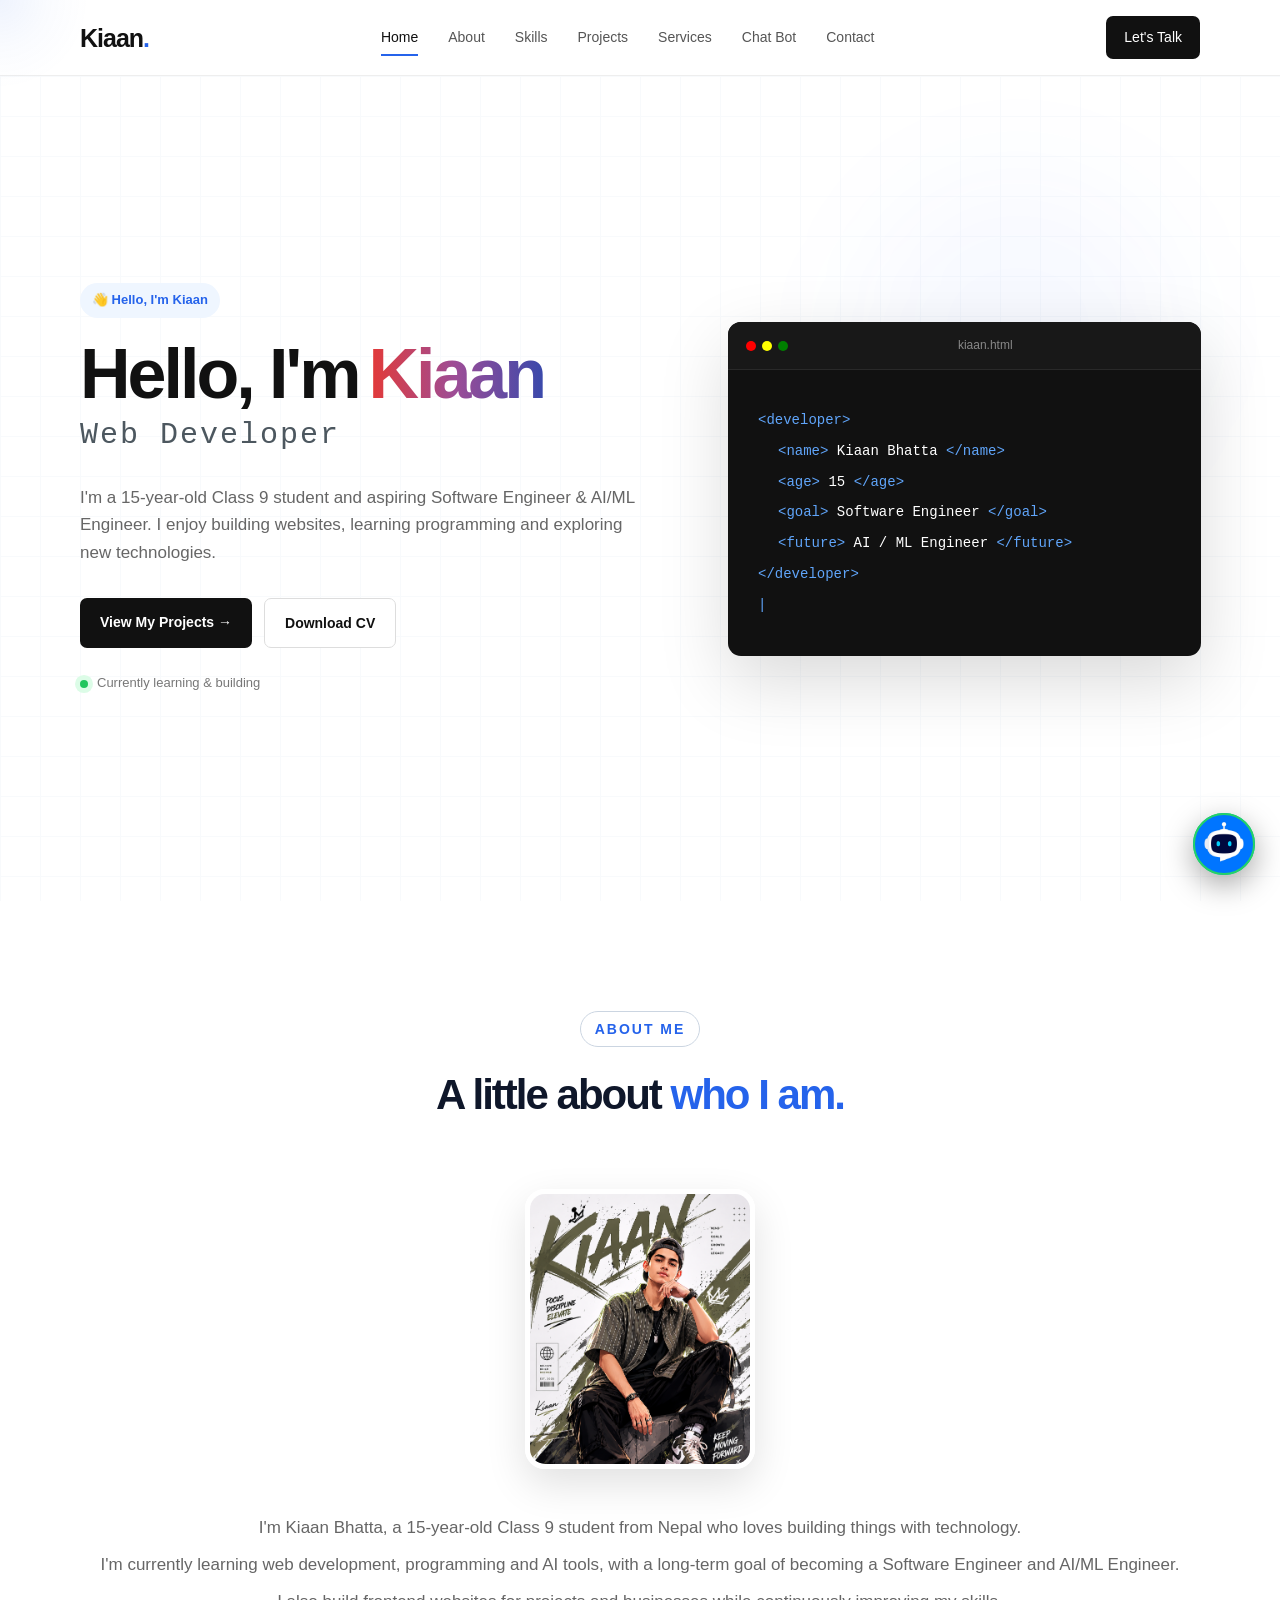
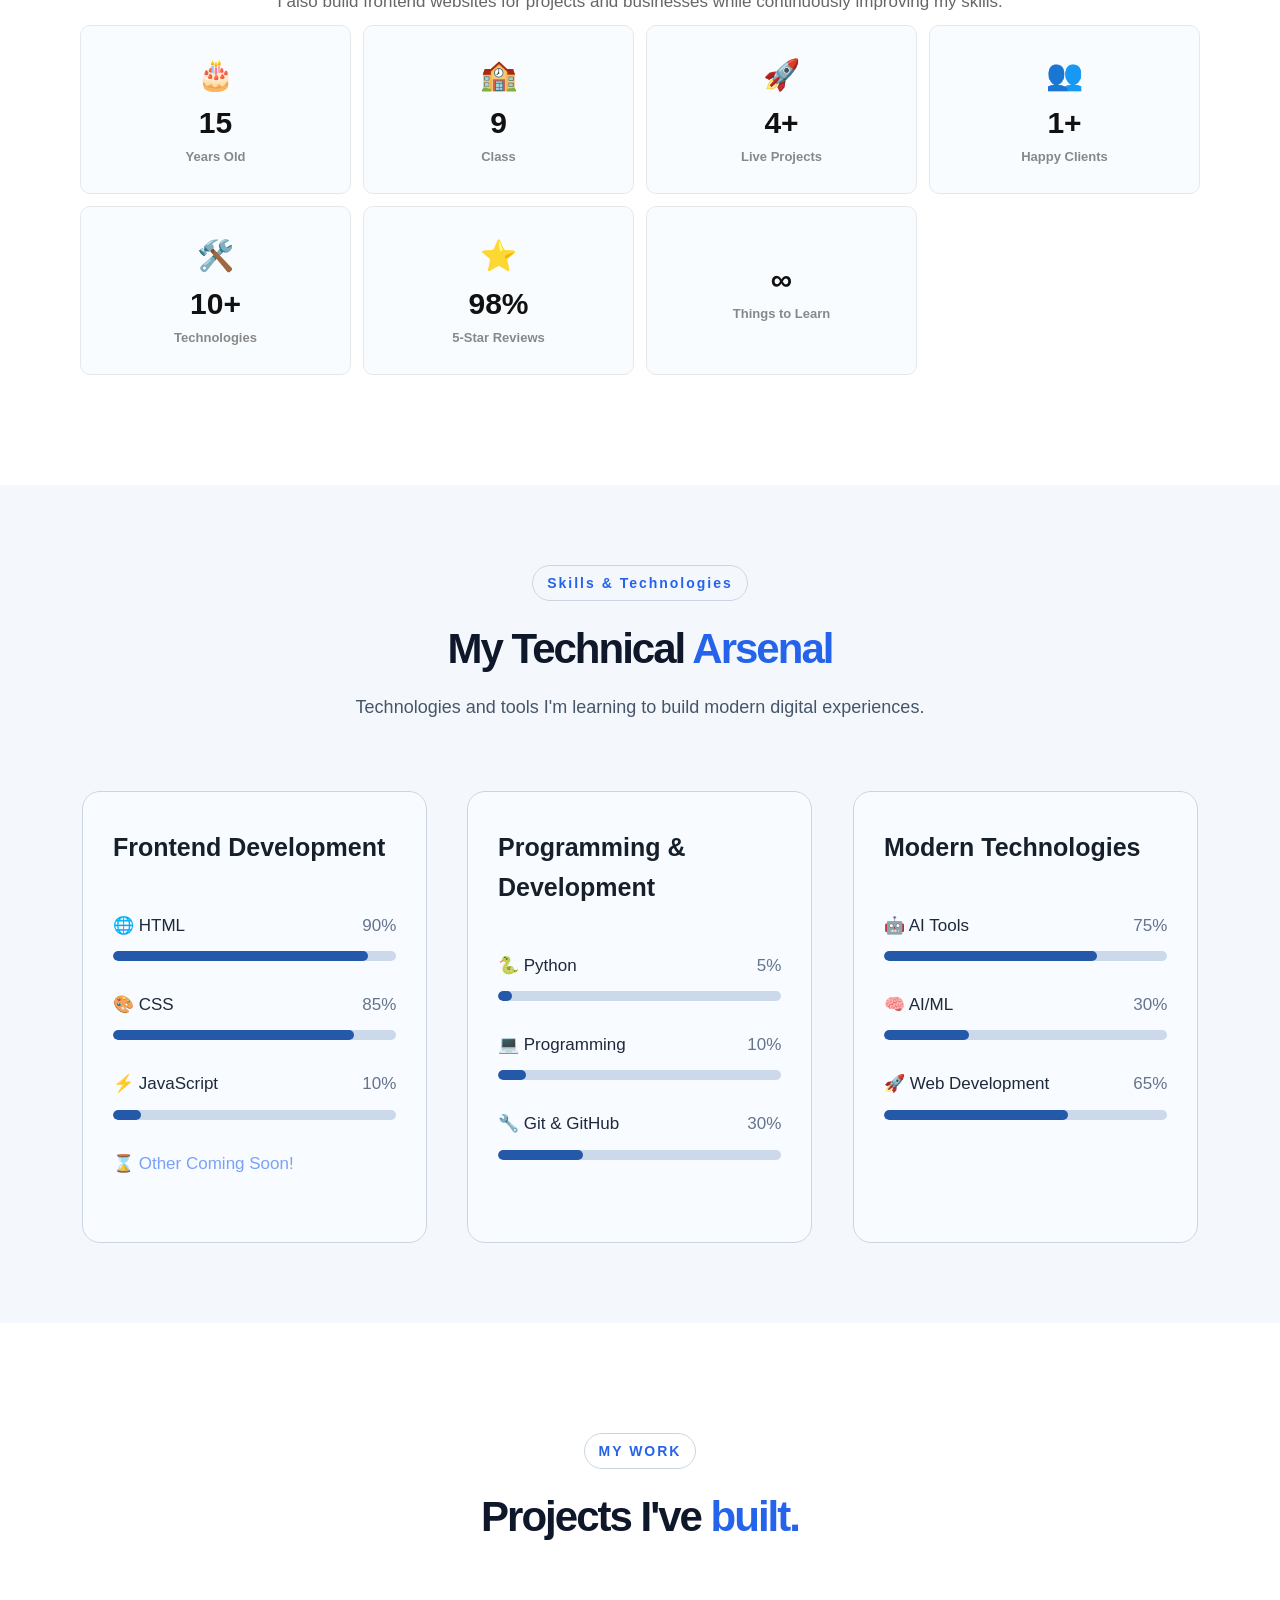
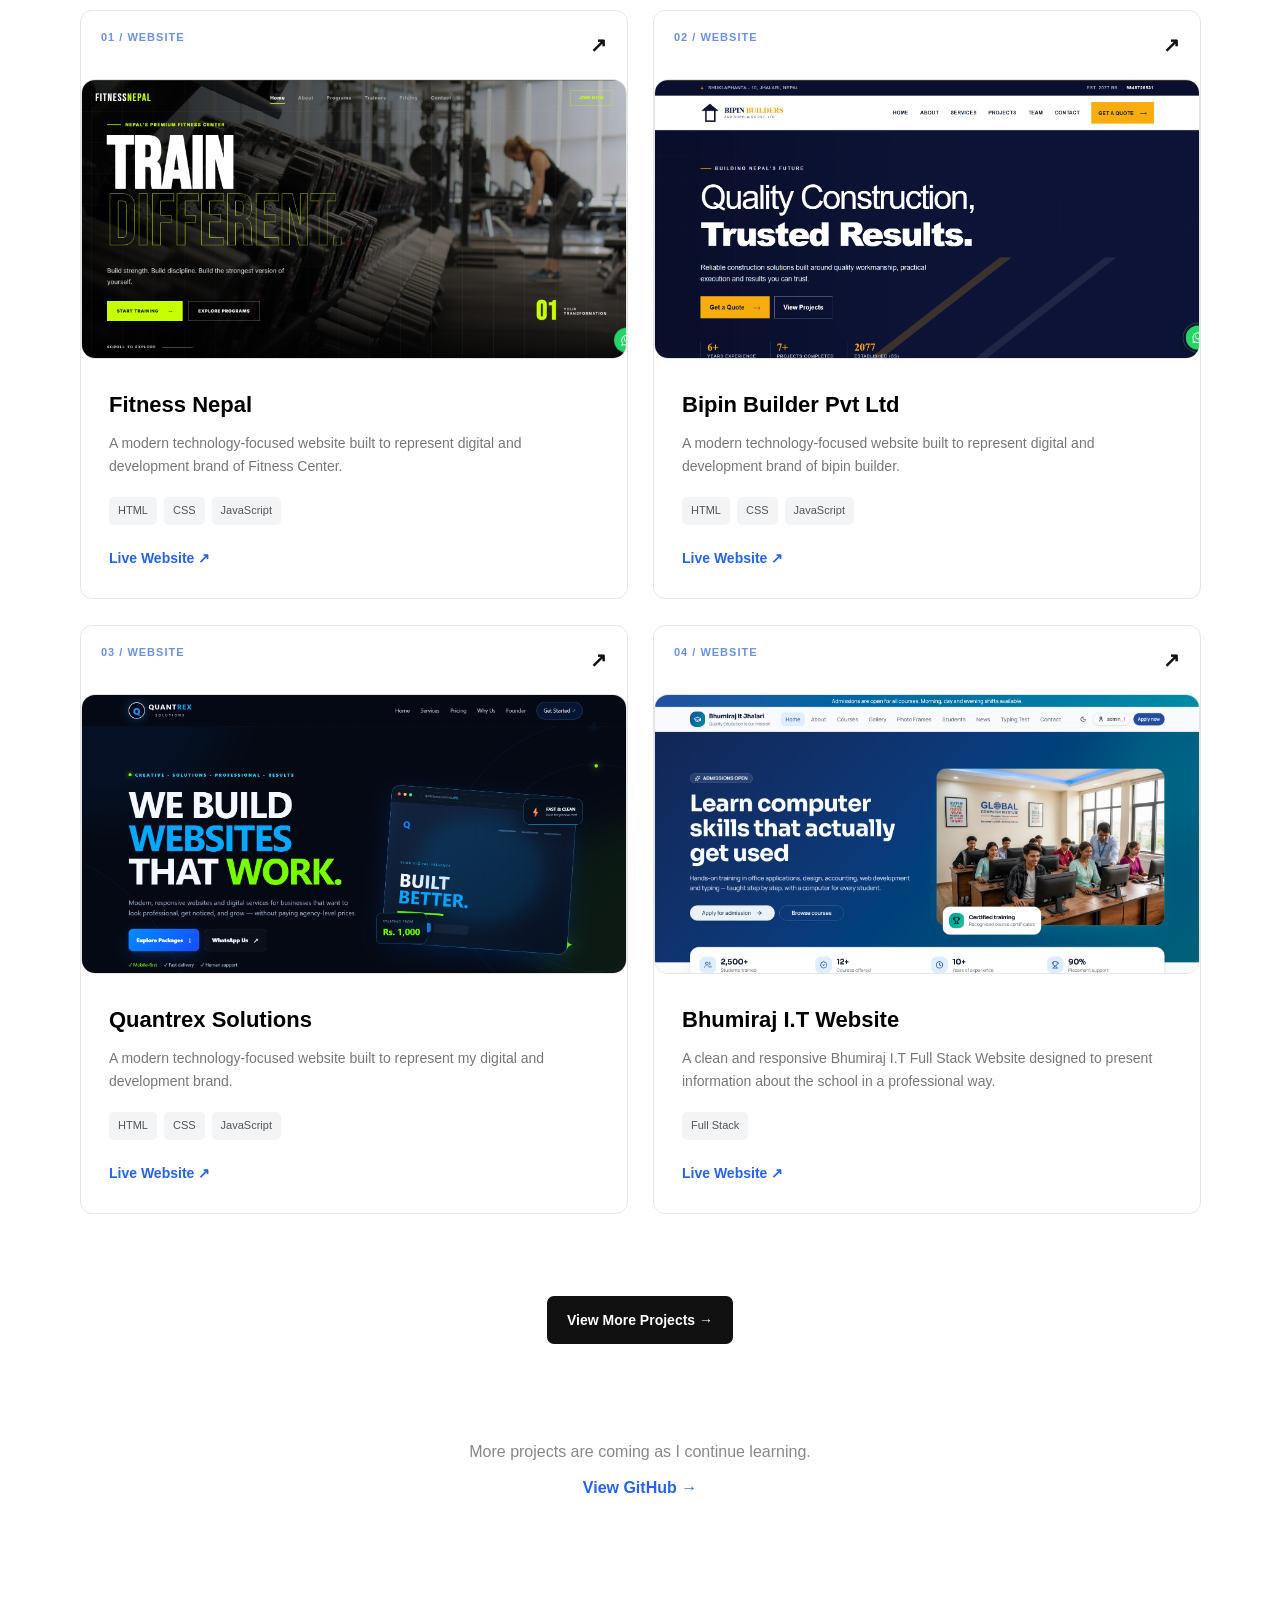
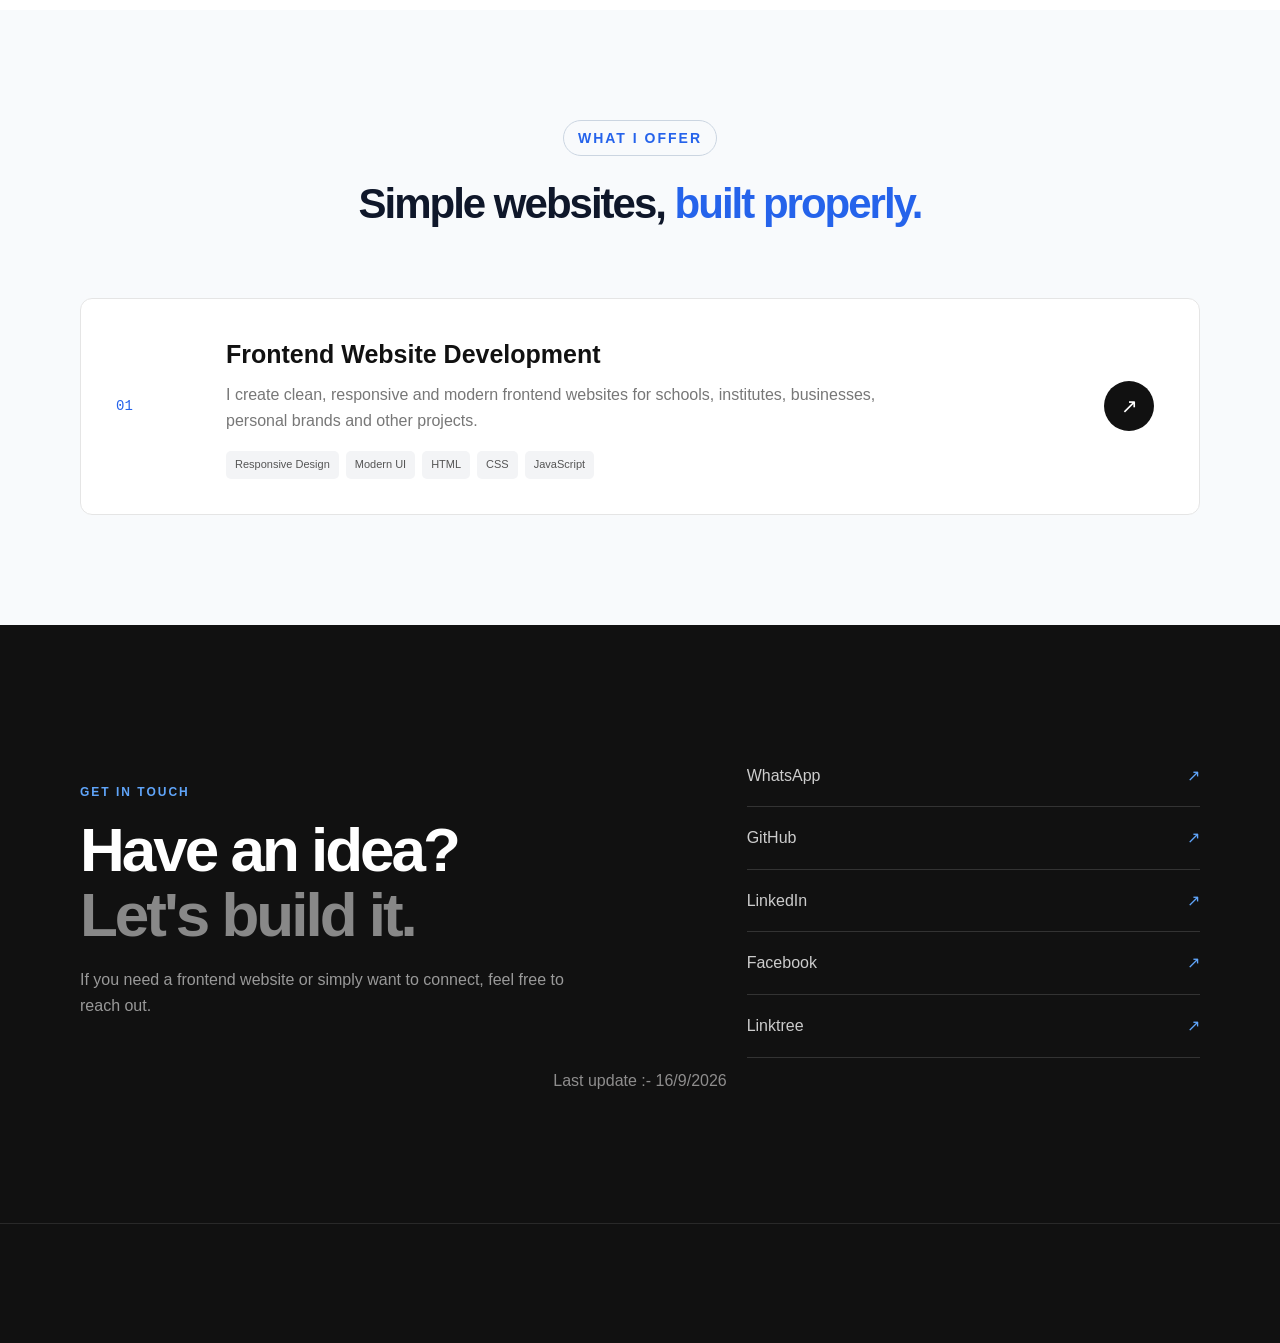
==== index.html @ cbe38498 "change" ====
<!DOCTYPE html>

<html lang="en">

<head>
    <meta charset="UTF-8">
    <meta name="viewport" content="width=device-width, initial-scale=1.0">


    <title>Kiaan Bhatta | Software Engineer, AI/ML Enthusiast & Web Developer</title>

    <meta name="description"
        content="Kiaan Bhatta - Class 9 student, frontend developer and future Software Engineer & AI/ML Engineer.">

    <link rel="stylesheet" href="style.css">
    <link rel="stylesheet" href="https://cdnjs.cloudflare.com/ajax/libs/font-awesome/6.5.2/css/all.min.css">
    <link rel="icon" type="image/png" href="images/favicon.png">


</head>

<body>

    <!-- LOADER -->
    <div class="loader" id="loader">
        <div class="loader-logo"><span>KIAAN BHATTA</span></div>
        <div class="loader-line"></div>
    </div>

    <!-- FLOATING AI -->
    <a href="/chatbot/chatbot.html" class="ai-float" target="_blank" aria-label="Chat with AI Agent of Kiaan">
        <span class="ai-pulse"></span>

        <img src="images/ai.png" style="border-radius: 50%;" alt="">
    </a>


    <!-- ================= NAVBAR ================= -->

    <header class="navbar">
        <div class="container nav-container">

            <a href="#home" class="logo">
                Kiaan<span>.</span>
            </a>

            <nav>
                <a href="#home">Home</a>
                <a href="#about">About</a>
                <a href="#skills">Skills</a>
                <a href="project.html">Projects</a>
                <a href="#services">Services</a>
                <a href="chatbot/chatbot.html">Chat Bot</a>
                <a href="#contact">Contact</a>
            </nav>

            <a href="#contact" class="nav-button">
                Let's Talk
            </a>

        </div>
    </header>




    <main>

        <!-- ================= HERO ================= -->

        <section id="home" class="hero">

            <div class="container hero-container">

                <div class="hero-content">

                    <p class="small-heading">
                        👋 Hello, I'm Kiaan
                    </p>

                    <h1>
                        <h1 class="name-with-color">


                            Hello, I'm <span class="gradient-name">Kiaan</span>

                        </h1>
                        <span class="typing-text">Web Developer.</span>
                    </h1>

                    <p class="hero-description">
                        I'm a 15-year-old Class 9 student and aspiring
                        Software Engineer & AI/ML Engineer. I enjoy building
                        websites, learning programming and exploring new
                        technologies.
                    </p>

                    <div class="hero-buttons">

                        <a href="project.html" class="primary-button">
                            View My Projects →
                        </a>

                        <a href="files/Kiaan_Bhatta_CV.pdf" class="secondary-button">
                            Download CV
                        </a>

                    </div>

                    <div class="availability">
                        <span></span>
                        Currently learning & building
                    </div>

                </div>


                <div class="hero-card">

                    <div class="code-window">

                        <div class="window-top">
                            <div class="dots">
                                <span class="dot-1"></span>
                                <span class="dot-2"></span>
                                <span class="dot-3"></span>
                            </div>

                            <p>kiaan.html</p>
                        </div>

                        <div class="code-content">

                            <p>
                                <span class="tag">&lt;developer&gt;</span>
                            </p>

                            <p class="indent">
                                <span class="tag">&lt;name&gt;</span>
                                Kiaan Bhatta
                                <span class="tag">&lt;/name&gt;</span>
                            </p>

                            <p class="indent">
                                <span class="tag">&lt;age&gt;</span>
                                15
                                <span class="tag">&lt;/age&gt;</span>
                            </p>

                            <p class="indent">
                                <span class="tag">&lt;goal&gt;</span>
                                Software Engineer
                                <span class="tag">&lt;/goal&gt;</span>
                            </p>

                            <p class="indent">
                                <span class="tag">&lt;future&gt;</span>
                                AI / ML Engineer
                                <span class="tag">&lt;/future&gt;</span>
                            </p>

                            <p>
                                <span class="tag">&lt;/developer&gt;</span>
                            </p>

                            <p class="cursor">|</p>

                        </div>

                    </div>

                </div>

            </div>

        </section>



        <section id="about" class="section">

            <div class="container">

                <div class="section-heading">
                    <p>ABOUT ME</p>
                    <h2>A little about <span>who I am.</span></h2>
                </div>

                <div class="about-content">

                    <!-- My Photo -->
                    <div class="about-photo">
                        <img src="images/kiaan.jpg" alt="Kiaan Bhatta">
                    </div>

                    <!-- About Text -->
                    <div class="about-grid">

                        <div class="about-text">
                            <p>
                                I'm Kiaan Bhatta, a 15-year-old Class 9 student
                                from Nepal who loves building things with technology.
                            </p>

                            <p>
                                I'm currently learning web development, programming
                                and AI tools, with a long-term goal of becoming a
                                Software Engineer and AI/ML Engineer.
                            </p>

                            <p>
                                I also build frontend websites for projects and
                                businesses while continuously improving my skills.
                            </p>
                        </div>

                        <div class="about-info">

                            <div class="info-box">
                                <strong>🎂</strong>
                                <strong>15</strong>
                                <span>Years Old</span>
                            </div>

                            <div class="info-box">
                                <strong>🏫</strong>
                                <strong>9</strong>
                                <span>Class</span>
                            </div>

                            <div class="info-box">
                                <strong>🚀</strong>
                                <strong>4+</strong>
                                <span>Live Projects</span>
                            </div>

                            <div class="info-box">
                                <strong>👥</strong>
                                <strong>1+</strong>
                                <span>Happy Clients</span>
                            </div>

                            <div class="info-box">
                                <strong>🛠️</strong>
                                <strong>10+</strong>
                                <span>Technologies</span>
                            </div>

                            <div class="info-box">
                                <strong>⭐</strong>
                                <strong>98%</strong>
                                <span>5-Star Reviews</span>
                            </div>

                            <div class="info-box">
                                <strong>∞</strong>
                                <span>Things to Learn</span>
                            </div>

                        </div>

                    </div>

                </div>

            </div>

        </section>


        <!-- ================= SKILLS ================= -->


        <section id="skills" class="section skills-section">
            <div class="container">

                <div class="section-heading">
                    <p>Skills & Technologies</p>
                    <h2>My Technical <span>Arsenal</span></h2>
                    <div class="skills-description">
                        Technologies and tools I'm learning to build modern digital experiences.
                    </div>
                </div>

                <div class="skills-grid">

                    <!-- Frontend -->
                    <div class="skill-card">
                        <h3>Frontend Development</h3>

                        <div class="skill">
                            <div class="skill-info">
                                <span>🌐 HTML</span>
                                <span>90%</span>
                            </div>
                            <div class="progress">
                                <div class="progress-bar" style="width: 90%;"></div>
                            </div>
                        </div>

                        <div class="skill">
                            <div class="skill-info">
                                <span>🎨 CSS</span>
                                <span>85%</span>
                            </div>
                            <div class="progress">
                                <div class="progress-bar" style="width: 85%;"></div>
                            </div>
                        </div>

                        <div class="skill">
                            <div class="skill-info">
                                <span>⚡ JavaScript</span>
                                <span>10%</span>
                            </div>
                            <div class="progress">
                                <div class="progress-bar" style="width: 10%;"></div>
                            </div>
                        </div>

                        <div class="skill">
                            <div class="skill-info">
                                <span style="color: #79a1f8;">⌛ Other Coming Soon!</span>
                                <!-- <span>10%</span> -->
                            </div>

                        </div>

                    </div>


                    <!-- Programming -->
                    <div class="skill-card">
                        <h3>Programming & Development</h3>

                        <div class="skill">
                            <div class="skill-info">
                                <span>🐍 Python</span>
                                <span>5%</span>
                            </div>
                            <div class="progress">
                                <div class="progress-bar" style="width: 5%;"></div>
                            </div>
                        </div>

                        <div class="skill">
                            <div class="skill-info">
                                <span>💻 Programming</span>
                                <span>10%</span>
                            </div>
                            <div class="progress">
                                <div class="progress-bar" style="width: 10%;"></div>
                            </div>
                        </div>

                        <div class="skill">
                            <div class="skill-info">
                                <span>🔧 Git & GitHub</span>
                                <span>30%</span>
                            </div>
                            <div class="progress">
                                <div class="progress-bar" style="width: 30%;"></div>
                            </div>
                        </div>

                    </div>


                    <!-- AI -->
                    <div class="skill-card">
                        <h3>Modern Technologies</h3>

                        <div class="skill">
                            <div class="skill-info">
                                <span>🤖 AI Tools</span>
                                <span>75%</span>
                            </div>
                            <div class="progress">
                                <div class="progress-bar" style="width: 75%;"></div>
                            </div>
                        </div>

                        <div class="skill">
                            <div class="skill-info">
                                <span>🧠 AI/ML</span>
                                <span>30%</span>
                            </div>
                            <div class="progress">
                                <div class="progress-bar" style="width: 30%;"></div>
                            </div>
                        </div>

                        <div class="skill">
                            <div class="skill-info">
                                <span>🚀 Web Development</span>
                                <span>65%</span>
                            </div>
                            <div class="progress">
                                <div class="progress-bar" style="width: 65%;"></div>
                            </div>
                        </div>

                    </div>

                </div>
            </div>
        </section>


        <!-- ================= PROJECTS ================= -->

        <section id="projects" class="section">

            <div class="container">

                <div class="section-heading">
                    <p>MY WORK</p>
                    <h2>Projects I've <span>built.</span></h2>
                </div>


                <div class="projects-grid">

                    <!-- Project 1 -->

                    <article class="project-card">

                        <div class="project-top">
                            <span class="project-label">01 / WEBSITE</span>

                            <span class="project-arrow">↗</span>
                        </div>

                        <div class="project-preview">
                            <img src="images/fitness.png" alt="Fitness Nepal Website Preview">
                        </div>

                        <div class="project-info">

                            <h3>Fitness Nepal</h3>

                            <p>
                                A modern technology-focused website
                                built to represent digital and
                                development brand of Fitness Center.
                            </p>

                            <div class="technologies">
                                <span>HTML</span>
                                <span>CSS</span>
                                <span>JavaScript</span>
                            </div>

                            <a href="https://fitness-nepal.vercel.app/" target="_blank" class="project-link">
                                Live Website ↗
                            </a>

                        </div>

                    </article>

                    <!-- Project 2 -->

                    <article class="project-card">

                        <div class="project-top">
                            <span class="project-label">02 / WEBSITE</span>

                            <span class="project-arrow">↗</span>
                        </div>

                        <div class="project-preview">
                            <img src="images/bipin.png" alt="bipin builder Website Preview">
                        </div>

                        <div class="project-info">

                            <h3>Bipin Builder Pvt Ltd</h3>

                            <p>
                                A modern technology-focused website
                                built to represent digital and
                                development brand of bipin builder.
                            </p>

                            <div class="technologies">
                                <span>HTML</span>
                                <span>CSS</span>
                                <span>JavaScript</span>
                            </div>

                            <a href="https://bipinbuilders.com.np" target="_blank" class="project-link">
                                Live Website ↗
                            </a>

                        </div>

                    </article>

                    <!-- Project 3 -->

                    <article class="project-card">

                        <div class="project-top">
                            <span class="project-label">03 / WEBSITE</span>

                            <span class="project-arrow">↗</span>
                        </div>

                        <div class="project-preview">
                            <img src="images/quantrex.png" alt="Quantrex Solutions Website Preview">
                        </div>

                        <div class="project-info">

                            <h3>Quantrex Solutions</h3>

                            <p>
                                A modern technology-focused website
                                built to represent my digital and
                                development brand.
                            </p>

                            <div class="technologies">
                                <span>HTML</span>
                                <span>CSS</span>
                                <span>JavaScript</span>
                            </div>

                            <a href="https://quantrexsolutions.vercel.app/" target="_blank" class="project-link">
                                Live Website ↗
                            </a>

                        </div>

                    </article>



                    <!-- Project 4 -->

                    <article class="project-card">

                        <div class="project-top">
                            <span class="project-label">04 / WEBSITE</span>

                            <span class="project-arrow">↗</span>
                        </div>

                        <div class="project-preview">
                            <img src="images/bhumiraj.png" alt="Institute Website Preview">
                        </div>

                        <div class="project-info">

                            <h3>Bhumiraj I.T Website</h3>

                            <p>
                                A clean and responsive Bhumiraj I.T Full Stack Website
                                designed to present information about
                                the school in a professional way. 
                            </p>

                            <div class="technologies">
                                <span>Full Stack</span>
                            </div>

                            <a href="https://www.bhumirajcomputer.com.np/" target="_blank" class="project-link">
                                Live Website ↗
                            </a>

                        </div>

                    </article>


                    

                    


                    

                </div>






            </div>

            <div class="hero-buttons" style="display: flex; justify-content: center;">

                        <a href="project.html" class="primary-button" style="margin: 50px auto;">
                            View More Projects →
                        </a>

                        

                    </div>

            <div class="more-projects">
                <p>
                    More projects are coming as I continue learning.
                </p>

                <a href="https://github.com/kiaanbhatta" target="_blank">
                    View GitHub →
                </a>
            </div>

            </div>

        </section>


        <!-- ================= SERVICES ================= -->

        <section id="services" class="section services-section">

            <div class="container">

                <div class="section-heading">
                    <p>WHAT I OFFER</p>
                    <h2>Simple websites, <span>built properly.</span></h2>
                </div>

                <div class="service-box">

                    <div class="service-number">
                        01
                    </div>

                    <div class="service-content">

                        <h3>Frontend Website Development</h3>

                        <p>
                            I create clean, responsive and modern frontend
                            websites for schools, institutes, businesses,
                            personal brands and other projects.
                        </p>

                        <div class="service-tags">
                            <span>Responsive Design</span>
                            <span>Modern UI</span>
                            <span>HTML</span>
                            <span>CSS</span>
                            <span>JavaScript</span>
                        </div>

                    </div>

                    <div class="service-icon">
                        ↗
                    </div>

                </div>

            </div>

        </section>


        <!-- ================= CONTACT ================= -->

        <section id="contact" class="contact-section">

            <div class="container contact-container">

                <div class="contact-heading">

                    <p>GET IN TOUCH</p>

                    <h2>
                        Have an idea?
                        <span>Let's build it.</span>
                    </h2>

                    <p class="contact-description">
                        If you need a frontend website or simply want
                        to connect, feel free to reach out.
                    </p>

                </div>


                <div class="contact-links">

                    <a href="https://wa.me/9779745584725" target="_blank" class="contact-link">
                        <span>WhatsApp</span>
                        <span>↗</span>
                    </a>

                    <a href="https://github.com/kiaanbhatta" target="_blank" class="contact-link">
                        <span>GitHub</span>
                        <span>↗</span>
                    </a>

                    <a href="https://www.linkedin.com/in/kiaan-bhatta-737a4a412/" target="_blank" class="contact-link">
                        <span>LinkedIn</span>
                        <span>↗</span>
                    </a>

                    <a href="https://www.facebook.com/kiaanbhatta2" target="_blank" class="contact-link">
                        <span>Facebook</span>
                        <span>↗</span>
                    </a>

                    <a href="https://linktr.ee/kiaanbhatta" target="_blank" class="contact-link">
                        <span>Linktree</span>
                        <span>↗</span>
                    </a>

                </div>

            </div>

            <p class="last-update">Last update :- 16/9/2026</p>


        </section>

    </main>


    <!-- ================= FOOTER ================= -->

    <footer>

        <div class="container footer-container">

            <div>
                <a href="#home" class="logo">
                    Kiaan<span>.</span>
                </a>

                <p>
                    Learning today. Building tomorrow.
                </p>
            </div>

            <div class="footer-right">
                <p>© 2026 Kiaan Bhatta</p>
                <p>Build with ❤️ by Kiaan Bhatta</p>
            </div>

        </div>

    </footer>

    <script src="script.js"></script>

</body>

</html>
---- style.css ----
* {
    margin: 0;
    padding: 0;
    box-sizing: border-box;
}


html {
    scroll-behavior: smooth;
}

body {
    font-family: Arial, Helvetica, sans-serif;
    background: #ffffff;
    color: #111111;
    line-height: 1.6;
}

a {
    text-decoration: none;
    color: inherit;
}

.container {
    width: min(1120px, 90%);
    margin: auto;
}

/* ---------- NAVBAR ---------- */

.navbar {
    position: sticky;
    top: 0;
    z-index: 1000;

    background: rgba(255, 255, 255, 0.94);
    border-bottom: 1px solid #eeeeee;

    backdrop-filter: blur(10px);

}

.nav-container {
    height: 75px;

    display: flex;
    align-items: center;
    justify-content: space-between;

}

.logo {
    font-size: 25px;
    font-weight: 800;
    letter-spacing: -1px;
}

.logo span {
    color: #2563eb;
}

nav {
    display: flex;
    gap: 30px;
}

nav a {
    color: #555555;
    font-size: 14px;
    transition: 0.25s ease;
}

nav a:hover {
    color: #111111;
}

.nav-button {
    background: #111111;
    color: #ffffff;

    padding: 10px 18px;
    border-radius: 7px;

    font-size: 14px;

    transition: 0.25s ease;

}

.nav-button:hover {
    background: #2563eb;
    transform: translateY(-2px);
}



/* ---------- HERO ---------- */

.hero {
    min-height: calc(100vh - 75px);

    display: flex;
    align-items: center;

    background:
        linear-gradient(#f8fafc 1px, transparent 1px),
        linear-gradient(90deg, #f8fafc 1px, transparent 1px);

    background-size: 40px 40px;


}

.hero-container {
    display: grid;
    grid-template-columns: 1.1fr 0.9fr;
    gap: 70px;

    /* */
    align-items: center;
    /* */

}

.hero-content {
    animation: heroAppear 0.8s ease forwards;
}

.small-heading {
    display: inline-block;

    /* */
    color: #2563eb;
    background: #eff6ff;

    padding: 7px 12px;
    border-radius: 30px;

    font-size: 13px;
    font-weight: 600;

    margin-bottom: 20px;
    /* */

}

.hero h1 {
    font-size: clamp(42px, 6vw, 70px);
    line-height: 1.05;

    /* */
    letter-spacing: -3px;

    max-width: 700px;
    /* */

}

.hero h1 span {
    display: block;
    color: oklch(45% .02 240);

}

.hero-description {
    max-width: 600px;

    /* */
    color: #666666;
    font-size: 17px;

    margin-top: 25px;
    /* */

}

.hero-buttons {
    display: flex;
    gap: 12px;

    /* */
    margin-top: 32px;
    /* */

}

.primary-button,
.secondary-button {
    padding: 13px 20px;
    border-radius: 7px;

    /* */
    font-size: 14px;
    font-weight: 600;

    transition: 0.25s ease;
    /* */

}

.primary-button {
    background: #111111;
    color: #ffffff;
}

.primary-button:hover {
    background: #2563eb;
    transform: translateY(-3px);
}

.secondary-button {
    border: 1px solid #dddddd;
    background: #ffffff;
}

.secondary-button:hover {
    border-color: #111111;
    transform: translateY(-3px);
}

.availability {
    display: flex;
    align-items: center;
    gap: 9px;

    /* */
    margin-top: 25px;

    color: #777777;
    font-size: 13px;
    /* */

}

.availability span {
    width: 8px;
    height: 8px;

    /* */
    background: #22c55e;
    border-radius: 50%;

    box-shadow: 0 0 0 5px #dcfce7;
    /* */

}

/* ---------- HERO CODE CARD ---------- */

.hero-card {
    animation: float 5s ease-in-out infinite;
}

.code-window {
    background: #111111;
    color: #ffffff;

    /* */
    border-radius: 13px;

    overflow: hidden;

    box-shadow: 0 25px 70px rgba(0, 0, 0, 0.15);
    /* */

}

.window-top {
    height: 48px;

    /* */
    display: flex;
    align-items: center;

    padding: 0 18px;

    background: #181818;
    border-bottom: 1px solid #292929;
    /* */

}

.window-top p {
    margin: 0 auto;

    /* */
    font-size: 12px;
    color: #888888;
    /* */

}

.dots {
    display: flex;
    gap: 6px;
}

.dots span {
    width: 10px;
    height: 10px;

    /* */
    /* background: #555555; */
    border-radius: 50%;
    /* */

}

.dot-1 {
    background-color: red;
}

.dot-2 {
    background-color: yellow;
}

.dot-3 {
    background-color: green;
}



.code-content {
    padding: 35px 30px;

    /* */
    font-family: "Courier New", monospace;
    font-size: 14px;

    line-height: 2.2;
    /* */

}

.tag {
    color: #60a5fa;
}

.indent {
    padding-left: 20px;
}

.cursor {
    color: #60a5fa;
    animation: blink 1s infinite;
}

/* ---------- ANIMATIONS ---------- */

@keyframes blink {
    50% {
        opacity: 0;
    }
}

@keyframes float {

    0%,
    100% {
        transform: translateY(0);
    }

    /* */
    50% {
        transform: translateY(-20px);
    }

    /* */

}

@keyframes heroAppear {
    from {
        opacity: 0;
        transform: translateY(20px);
    }

    /* */
    to {
        opacity: 1;
        transform: translateY(0);
    }

    /* */

}

/* ---------- GENERAL SECTIONS ---------- */

.section {
    padding: 110px 0;
}

.section-heading {
    margin-bottom: 55px;
}

.section-heading p {
    color: #2563eb;

    /* */
    font-size: 12px;
    font-weight: 700;

    letter-spacing: 2px;

    margin-bottom: 10px;
    /* */

}

.section-heading h2 {
    font-size: clamp(32px, 4vw, 48px);

    /* */
    line-height: 1.1;

    letter-spacing: -2px;
    /* */

}

.section-heading h2 span {
    color: #777777;
}

/* ---------- ABOUT ---------- */

/* ABOUT PHOTO */

.about-content {
    margin-top: 50px;
}

.about-photo {
    width: 230px;
    height: 280px;
    margin: 0 auto 45px;
    overflow: hidden;
    border-radius: 20px;
    border: 5px solid #ffffff;
    box-shadow: 0 15px 40px rgba(0, 0, 0, 0.12);
}

.about-photo img {
    width: 100%;
    height: 100%;
    object-fit: cover;
    object-position: center top;
    display: block;
}


/* .about-grid { */
/* display: grid; */

/* */
/* grid-template-columns: 1.3fr 0.7fr; */

/* gap: 80px; */
/* */

/* } */

.about-text {
    /* max-width: 1200px; */
    text-align: center;
}

.about-text p {
    color: #666666;

    font-size: 17px;

    margin-bottom: 10px;

}

.about-text strong {
    color: #111111;
}

.about-info {
    display: grid;

    grid-template-columns: 1fr 1fr 1fr 1fr;

    gap: 12px;



}

.info-box {
    border: 1px solid #e7e7e7;

    border-radius: 10px;

    padding: 25px;

    display: flex;
    flex-direction: column;

    justify-content: center;

    transition: 0.5s ease;
    background-color: oklch(99% .005 240);
    text-align: center;

}

.info-box:hover {
    border-color: #2563eb;

    transform: scale(1.2);
    box-shadow: 0 15px 40px rgba(0, 0, 0, 0.06);
    /* */

}



.info-box strong {
    font-size: 30px;
}

.info-box span {
    color: #888888;

    /* */
    font-size: 13px;
    font-weight: bolder;
    /* */

}

/* ------------------SKILLS------------------- */




.skills-section {
    background: #f4f8fc;
    padding: 80px 20px;
}

/* Heading */

.section-heading {
    text-align: center;
    margin-bottom: 70px;
}

.section-heading p {
    display: inline-block;
    padding: 6px 14px;
    border: 1px solid #cbd5e1;
    border-radius: 20px;
    font-size: 14px;
    margin-bottom: 15px;
}

.section-heading h2 {
    font-size: 42px;
    margin: 10px 0 20px;
    color: #0f172a;
}

.section-heading h2 span {
    color: #2563eb;
}

.skills-description {
    color: #475569;
    font-size: 18px;
    max-width: 700px;
    margin: auto;
    line-height: 1.6;
}


/* Skills Grid */

.skills-grid {
    display: grid;
    grid-template-columns: repeat(3, 1fr);
    gap: 40px;
}


/* Card */

.skill-card {
    background: #f8fbff;
    border: 1px solid #cbd5e1;
    border-radius: 18px;
    padding: 35px 30px;
    transition: 0.3s ease;
}

.skill-card:hover {
    transform: translateY(-6px);
    box-shadow: 0 15px 35px rgba(0, 0, 0, 0.08);
}

.skill-card h3 {
    font-size: 25px;
    color: #17202a;
    margin-bottom: 45px;
}


/* Individual Skill */

.skill {
    margin-bottom: 30px;
}

.skill-info {
    display: flex;
    justify-content: space-between;
    align-items: center;
    margin-bottom: 12px;
    font-size: 17px;
    color: #1e293b;
}

.skill-info span:last-child {
    color: #64748b;
}


/* Progress Bar */

.progress {
    width: 100%;
    height: 10px;
    background: #cbd9eb;
    border-radius: 20px;
    overflow: hidden;
}

.progress-bar {
    height: 100%;
    background: #2458a8;
    border-radius: 20px;
}


/* Responsive */

@media (max-width: 900px) {
    .skills-grid {
        grid-template-columns: 1fr;
    }

    .section-heading h2 {
        font-size: 34px;
    }
}

@media (max-width: 500px) {
    .skills-section {
        padding: 60px 15px;
    }

    .skill-card {
        padding: 25px 20px;
    }

    .section-heading h2 {
        font-size: 30px;
    }

    .skills-description {
        font-size: 15px;
    }
}



/* ---------- PROJECTS ---------- */

.projects-grid {
    display: grid;

    grid-template-columns: 1fr 1fr;
    grid-template-rows: 1fr 1fr;

    gap: 25px;

}





.project-card {
    border: 1px solid #e5e5e5;

    /* */
    border-radius: 12px;

    overflow: hidden;

    transition: 0.35s ease;
    /* */

}

.project-card:hover {
    transform: translateY(-8px);

    /* */
    box-shadow: 0 20px 50px rgba(0, 0, 0, 0.08);
    /* */

}

.project-top {
    display: flex;

    /* */
    justify-content: space-between;

    padding: 18px 20px;

    font-size: 11px;

    font-weight: 700;
    /* */

}

.project-label {
    /* color: #888888; */
    color: #6b91e3;

    /* */
    letter-spacing: 1px;
    /* */

}

.project-arrow {
    font-size: 20px;
}


.project-preview {
    width: 100%;
    height: 280px;
    overflow: hidden;
    border-radius: 14px;
    background: #f8fafc;
    border: 1px solid #e5e5e5;
}

.project-preview img {
    width: 100%;
    height: 100%;
    object-fit: cover;
    object-position: top;
    display: block;
    transition: transform 0.5s ease;
}

.project-card:hover .project-preview img {
    transform: scale(1.03);
}




.project-info {
    padding: 28px;
}

.project-info h3 {
    font-size: 22px;

    /* */
    margin-bottom: 10px;
    color: black;
    /* */

}

.project-info p {
    color: #777777;

    /* */
    font-size: 14px;
    /* */

}

.technologies {
    display: flex;

    /* */
    flex-wrap: wrap;

    gap: 7px;

    margin: 20px 0;
    /* */

}

.technologies span,
.service-tags span {
    padding: 5px 9px;

    /* */
    border-radius: 5px;

    background: #f3f4f6;

    color: #555555;

    font-size: 11px;
    /* */

}

.project-link {
    color: #2563eb;

    /* */
    font-size: 14px;

    font-weight: 700;
    /* */

}

.project-link:hover {
    text-decoration: underline;
}

.more-projects {
    text-align: center;

    /* */
    margin-top: 45px;
    /* */

}

.more-projects p {
    color: #888888;

    /* */
    margin-bottom: 10px;
    /* */

}

.more-projects a {
    color: #2563eb;

    /* */
    font-weight: 600;
    /* */

}

.new-box{
    margin: 40px auto;
    display: flex;
    justify-content: center;
    align-items: center;
    
}

.view-more-project{
    background-color: black;
    width: 150px;
    height: 50px;
    border-radius: 20px;
    text-align: center;
    color: white;
}




/* ---------- SERVICES ---------- */

.services-section {
    background: #f8fafc;
}

.service-box {
    display: grid;

    /* */
    grid-template-columns: 80px 1fr 60px;

    gap: 30px;

    align-items: center;

    background: #ffffff;

    border: 1px solid #e5e5e5;

    border-radius: 12px;

    padding: 35px;

    transition: 0.3s ease;
    /* */

}

.service-box:hover {
    transform: translateY(-5px);

    /* */
    box-shadow: 0 20px 50px rgba(0, 0, 0, 0.06);
    /* */

}

.service-number {
    font-family: monospace;

    /* */
    color: #2563eb;

    font-size: 14px;
    /* */

}

.service-content h3 {
    font-size: 25px;

    /* */
    margin-bottom: 8px;
    /* */

}

.service-content p {
    color: #777777;

    /* */
    max-width: 700px;
    /* */

}

.service-tags {
    display: flex;

    /* */
    flex-wrap: wrap;

    gap: 7px;

    margin-top: 18px;
    /* */

}

.service-icon {
    width: 50px;
    height: 50px;

    /* */
    display: flex;

    align-items: center;
    justify-content: center;

    border-radius: 50%;

    background: #111111;

    color: #ffffff;

    font-size: 20px;
    /* */

}

/* ---------- CONTACT ---------- */

.contact-section {
    padding: 120px 0;

    /* */
    background: #111111;

    color: #ffffff;
    /* */

}

.contact-container {
    display: grid;

    /* */
    grid-template-columns: 1fr 0.8fr;

    gap: 100px;

    align-items: center;
    /* */

}

.contact-heading p:first-child {
    color: #60a5fa;

    /* */
    font-size: 12px;

    font-weight: 700;

    letter-spacing: 2px;
    /* */

}

.contact-heading h2 {
    font-size: clamp(40px, 5vw, 62px);

    /* */
    line-height: 1.05;

    letter-spacing: -3px;

    margin: 15px 0 20px;
    /* */

}

.contact-heading h2 span {
    display: block;

    /* */
    color: #888888;
    /* */

}

.contact-description {
    color: #999999;

    /* */
    max-width: 500px;
    /* */

}

.contact-links {
    display: flex;

    /* */
    flex-direction: column;
    /* */

}

.contact-link {
    display: flex;

    /* */
    justify-content: space-between;

    padding: 18px 0;

    border-bottom: 1px solid #333333;

    color: #cccccc;

    transition: 0.25s ease;
    /* */

}

.contact-link:hover {
    color: #ffffff;

    /* */
    padding-left: 8px;
    /* */

}

.contact-link span:last-child {
    color: #60a5fa;
}

/* ---------- FOOTER ---------- */

footer {
    background: #111111;

    /* */
    color: #ffffff;

    border-top: 1px solid #292929;

    padding: 30px 0;
    /* */

}

.footer-container {
    display: flex;

    /* */
    justify-content: space-between;

    align-items: center;
    /* */

}

.footer-container p {
    color: #777777;

    /* */
    font-size: 12px;
    /* */

}

.footer-right {
    text-align: right;
}

/* =========================================
RESPONSIVE DESIGN
========================================= */

/* =========================================
   RESPONSIVE DESIGN
========================================= */

@media (max-width: 900px) {

    .hero-container {
        grid-template-columns: 1fr;
        padding: 80px 0;
    }

    .hero-card {
        max-width: 650px;
        width: 100%;
    }

    .about-grid {
        grid-template-columns: 1fr;
        gap: 40px;
    }

    .skills-grid {
        grid-template-columns: 1fr 1fr;
    }

    .contact-container {
        grid-template-columns: 1fr;
        gap: 50px;
    }
}


/* =========================================
   MOBILE — BOTTOM NAVIGATION
========================================= */


@media (max-width: 600px) {



    /* ---------- Hero ---------- */

    .hero {
        min-height: calc(100vh - 70px);
    }

    .hero h1 {
        letter-spacing: -2px;
    }

    .hero-description {
        font-size: 15px;
    }

    .hero-buttons {
        flex-direction: column;
        align-items: stretch;
    }

    .primary-button,
    .secondary-button {
        text-align: center;
    }


    /* ---------- Sections ---------- */

    .section {
        padding: 80px 0;
    }


    /* ---------- Skills ---------- */

    .skills-grid {
        grid-template-columns: 1fr;
    }


    /* ---------- Projects ---------- */

    .projects-grid {
        grid-template-columns: 1fr;
    }


    /* ---------- About ---------- */

    .about-info {
        grid-template-columns: 1fr 1fr;
    }

    .about-photo {
        width: 190px;
        height: 240px;
    }


    /* ---------- Services ---------- */

    .service-box {
        grid-template-columns: 1fr;
        gap: 15px;
    }

    .service-icon {
        margin-top: 10px;
    }


    /* ---------- Contact ---------- */

    .contact-section {
        padding: 80px 0;
    }


    /* ---------- Footer ---------- */

    .footer-container {
        flex-direction: column;
        align-items: flex-start;
        gap: 20px;
    }

    .footer-right {
        text-align: left;
    }


    /* ---------- Code Window ---------- */

    .code-content {
        padding: 25px 18px;
        font-size: 11px;
        overflow-x: auto;
    }

    .window-top p {
        margin: 0 auto;
    }
}


/* =========================================
   MOBILE
========================================= */

@media (max-width: 600px) {

    /* ---------- TOP NAVBAR ---------- */

    .navbar {
        position: fixed;

        top: 0;
        bottom: auto;
        left: 0;

        width: 100%;
        height: 62px;

        z-index: 9999;

        background: rgba(255, 255, 255, 0.97);

        backdrop-filter: blur(15px);
        -webkit-backdrop-filter: blur(15px);

        border-bottom: 1px solid #e5e5e5;
        border-top: none;

        box-shadow: 0 3px 20px rgba(0, 0, 0, 0.05);
    }

    /* ---------- NAV CONTAINER ---------- */

    .nav-container {
        width: 100%;
        height: 100%;

        padding: 0 20px;

        display: flex;
        align-items: center;
        justify-content: center;
    }

    /* ---------- MOBILE LOGO ---------- */

    .logo {
        display: block;

        font-size: 23px;
        font-weight: 800;

        letter-spacing: -1px;

        color: #111111;
    }

    .logo span {
        color: #2563eb;
    }

    /* ---------- HIDE DESKTOP NAV ---------- */

    nav {
        display: none;
    }

    /* ---------- HIDE LET'S TALK ---------- */

    .nav-button {
        display: none;
    }

    /* ---------- PAGE SPACING ---------- */

    body {
        padding-top: 62px;
        padding-bottom: 0;
    }


    /* ---------- HERO ---------- */

    .hero {
        min-height: calc(100vh - 62px);
    }

    .hero h1 {
        letter-spacing: -2px;
    }

    .hero-description {
        font-size: 15px;
    }

    .hero-buttons {
        flex-direction: column;
        align-items: stretch;
    }

    .primary-button,
    .secondary-button {
        text-align: center;
    }


    /* ---------- SECTIONS ---------- */

    .section {
        padding: 80px 0;
    }


    /* ---------- SKILLS ---------- */

    .skills-grid {
        grid-template-columns: 1fr;
    }


    /* ---------- PROJECTS ---------- */

    .projects-grid {
        grid-template-columns: 1fr;
    }


    /* ---------- ABOUT ---------- */

    .about-info {
        grid-template-columns: 1fr 1fr;
    }

    .about-photo {
        width: 190px;
        height: 240px;
    }


    /* ---------- SERVICES ---------- */

    .service-box {
        grid-template-columns: 1fr;
        gap: 15px;
    }

    .service-icon {
        margin-top: 10px;
    }


    /* ---------- CONTACT ---------- */

    .contact-section {
        padding: 80px 0;
    }


    /* ---------- FOOTER ---------- */

    .footer-container {
        flex-direction: column;
        align-items: flex-start;
        gap: 20px;
    }

    .footer-right {
        text-align: left;
    }


    /* ---------- CODE WINDOW ---------- */

    .code-content {
        padding: 25px 18px;
        font-size: 11px;
        overflow-x: auto;
    }

    .window-top p {
        margin: 0 auto;
    }
}

/* =========================================================
   CINEMATIC MOTION ENHANCEMENTS
   Animation-only layer — existing visual design preserved.
   ========================================================= */

html {
    scroll-padding-top: 85px;
}

body {
    overflow-x: hidden;
}

@media (min-width: 601px) {
    .navbar {
        transition: box-shadow 0.35s ease, background-color 0.35s ease,
            border-color 0.35s ease, transform 0.35s ease;
    }

    .navbar.nav-scrolled {
        background: rgba(255, 255, 255, 0.88);
        border-bottom-color: rgba(229, 229, 229, 0.9);
        box-shadow: 0 10px 35px rgba(0, 0, 0, 0.07);
    }
}

/* Page-load choreography */
.hero-content>* {
    opacity: 0;
    transform: translateY(22px);
    animation: heroItemIn 0.85s cubic-bezier(.22, 1, .36, 1) forwards;
}

.hero-content> :nth-child(1) {
    animation-delay: 0.08s;
}

.hero-content> :nth-child(2) {
    animation-delay: 0.18s;
}

.hero-content> :nth-child(3) {
    animation-delay: 0.30s;
}

.hero-content> :nth-child(4) {
    animation-delay: 0.43s;
}

.hero-content> :nth-child(5) {
    animation-delay: 0.56s;
}

.hero-card {
    opacity: 0;
    animation:
        heroCardIn 1s cubic-bezier(.22, 1, .36, 1) 0.30s forwards,
        float 5s ease-in-out 1.35s infinite;
    transform-origin: center;
}

@keyframes heroItemIn {
    to {
        opacity: 1;
        transform: translateY(0);
    }
}

@keyframes heroCardIn {
    from {
        opacity: 0;
        transform: translate3d(35px, 18px, 0) scale(.97);
    }

    to {
        opacity: 1;
        transform: translate3d(0, 0, 0) scale(1);
    }
}

/* Ambient hero depth without changing the existing background */
.hero {
    position: relative;
    isolation: isolate;
}

.hero::after {
    content: "";
    position: absolute;
    width: 320px;
    height: 320px;
    right: 8%;
    top: 12%;
    border-radius: 50%;
    background: rgba(37, 99, 235, 0.035);
    filter: blur(55px);
    pointer-events: none;
    z-index: -1;
    animation: ambientDrift 9s ease-in-out infinite;
}

@keyframes ambientDrift {

    0%,
    100% {
        transform: translate3d(0, 0, 0) scale(1);
    }

    50% {
        transform: translate3d(-20px, 25px, 0) scale(1.08);
    }
}

/* Scroll reveal states */
.motion-reveal,
.motion-left,
.motion-right,
.motion-scale {
    opacity: 0;
    will-change: opacity, transform;
}

.motion-reveal {
    transform: translate3d(0, 45px, 0) scale(.985);
}

.motion-left {
    transform: translate3d(-55px, 18px, 0);
}

.motion-right {
    transform: translate3d(55px, 18px, 0);
}

.motion-scale {
    transform: translate3d(0, 20px, 0) scale(.94);
}

.motion-reveal.is-visible,
.motion-left.is-visible,
.motion-right.is-visible,
.motion-scale.is-visible {
    opacity: 1;
    transform: translate3d(0, 0, 0) scale(1);
    transition:
        opacity 0.8s cubic-bezier(.22, 1, .36, 1),
        transform 0.9s cubic-bezier(.22, 1, .36, 1);
}

/* Staggered children */
.stagger-item {
    opacity: 0;
    transform: translate3d(0, 28px, 0);
}

.stagger-item.is-visible {
    opacity: 1;
    transform: translate3d(0, 0, 0);
    transition:
        opacity 0.7s cubic-bezier(.22, 1, .36, 1),
        transform 0.75s cubic-bezier(.22, 1, .36, 1);
}

/* Preserve the original layout while making cards feel physical */
.project-card,
.skill-card,
.info-box,
.service-box {
    transform-style: preserve-3d;
    backface-visibility: hidden;
}

.project-card {
    position: relative;
    transition:
        transform 0.45s cubic-bezier(.22, 1, .36, 1),
        box-shadow 0.45s ease,
        border-color 0.35s ease;
}

.project-card::after {
    content: "";
    position: absolute;
    top: 0;
    left: -75%;
    width: 42%;
    height: 100%;
    background: linear-gradient(105deg,
            transparent 0%,
            rgba(255, 255, 255, 0.22) 48%,
            transparent 100%);
    transform: skewX(-18deg);
    pointer-events: none;
    opacity: 0;
    transition: left 0.7s ease, opacity 0.2s ease;
}

.project-card:hover::after {
    left: 135%;
    opacity: 1;
}

.project-card:hover .project-arrow {
    transform: translate3d(4px, -4px, 0) rotate(4deg);
}

.project-arrow {
    transition: transform 0.35s cubic-bezier(.22, 1, .36, 1);
}

.project-preview img {
    transition: transform 0.8s cubic-bezier(.22, 1, .36, 1);
}

.project-card:hover .project-preview img {
    transform: scale(1.055);
}

/* Buttons and links */
.primary-button,
.secondary-button,
.nav-button,
.project-link,
.contact-link,
.more-projects a {
    position: relative;
    overflow: hidden;
}

.primary-button::after,
.secondary-button::after,
.nav-button::after {
    content: "";
    position: absolute;
    inset: 0;
    background: linear-gradient(115deg,
            transparent 25%,
            rgba(255, 255, 255, .22) 50%,
            transparent 75%);
    transform: translateX(-130%);
    transition: transform 0.65s ease;
    pointer-events: none;
}

.primary-button:hover::after,
.secondary-button:hover::after,
.nav-button:hover::after {
    transform: translateX(130%);
}

.primary-button:active,
.secondary-button:active,
.nav-button:active {
    transform: translateY(1px) scale(.985);
}

.project-link,
.contact-link,
.more-projects a {
    transition: color .25s ease, padding-left .3s ease, transform .3s ease;
}

.project-link:hover,
.more-projects a:hover {
    padding-left: 5px;
}

.contact-link:hover {
    transform: translateX(4px);
}

/* Subtle interactive depth */
.skill-card,
.info-box,
.service-box {
    transition:
        transform 0.4s cubic-bezier(.22, 1, .36, 1),
        box-shadow 0.4s ease,
        border-color 0.3s ease;
}

.skill-card:hover {
    transform: translateY(-8px);
}

/* Progress bars animate only after their skill section enters */
.progress-bar {
    transform: scaleX(0);
    transform-origin: left center;
    transition: transform 1.15s cubic-bezier(.22, 1, .36, 1);
}

.progress-bar.progress-animated {
    transform: scaleX(1);
}

/* Active section navigation */
nav a,
.mobile-nav-panel a {
    position: relative;
}

nav a::after,
.mobile-nav-panel a::after {
    content: "";
    position: absolute;
    left: 0;
    right: 0;
    bottom: -7px;
    height: 2px;
    background: #2563eb;
    transform: scaleX(0);
    transform-origin: center;
    transition: transform .3s ease;
}

nav a.active {
    color: #111111;
}

nav a.active::after,
.mobile-nav-panel a.active::after {
    transform: scaleX(1);
}

/* Scroll progress */
.scroll-progress {
    position: fixed;
    top: 0;
    left: 0;
    width: 100%;
    height: 2px;
    z-index: 10001;
    pointer-events: none;
    background: transparent;
}

.scroll-progress-bar {
    width: 0;
    height: 100%;
    background: #2563eb;
    transform-origin: left center;
    box-shadow: 0 0 10px rgba(37, 99, 235, .35);
}

/* Desktop cursor glow */
.cursor-glow {
    position: fixed;
    width: 180px;
    height: 180px;
    left: 0;
    top: 0;
    border-radius: 50%;
    pointer-events: none;
    z-index: 9998;
    opacity: 0;
    background: radial-gradient(circle,
            rgba(37, 99, 235, .075) 0%,
            rgba(37, 99, 235, .025) 38%,
            transparent 70%);
    transform: translate3d(-50%, -50%, 0);
    will-change: transform;
    transition: opacity .3s ease;
}

@media (hover: hover) and (pointer: fine) {
    body.cursor-active .cursor-glow {
        opacity: 1;
    }
}

/* Mobile menu — uses the existing nav links and visual language */
.mobile-menu-toggle {
    display: none;
}

.mobile-nav-panel {
    display: none;
}

@media (max-width: 600px) {
    .mobile-menu-toggle {
        display: flex;
        position: fixed;
        right: 16px;
        top: 13px;
        width: 38px;
        height: 36px;
        align-items: center;
        justify-content: center;
        flex-direction: column;
        gap: 5px;
        border: 0;
        border-radius: 8px;
        background: transparent;
        cursor: pointer;
        z-index: 10001;
    }

    .mobile-menu-toggle span {
        width: 20px;
        height: 2px;
        background: #111111;
        border-radius: 2px;
        transition: transform .3s ease, opacity .25s ease;
    }

    .mobile-menu-toggle.is-open span:nth-child(1) {
        transform: translateY(7px) rotate(45deg);
    }

    .mobile-menu-toggle.is-open span:nth-child(2) {
        opacity: 0;
    }

    .mobile-menu-toggle.is-open span:nth-child(3) {
        transform: translateY(-7px) rotate(-45deg);
    }

    .mobile-nav-panel {
        display: flex;
        position: fixed;
        top: 62px;
        left: 12px;
        right: 12px;
        flex-direction: column;
        padding: 8px;
        background: rgba(255, 255, 255, .97);
        border: 1px solid #e5e5e5;
        border-radius: 12px;
        box-shadow: 0 18px 45px rgba(0, 0, 0, .10);
        backdrop-filter: blur(15px);
        -webkit-backdrop-filter: blur(15px);
        opacity: 0;
        visibility: hidden;
        transform: translateY(-12px) scale(.98);
        transform-origin: top center;
        transition: opacity .3s ease, transform .3s ease, visibility .3s ease;
        z-index: 10000;
    }

    .mobile-nav-panel.is-open {
        opacity: 1;
        visibility: visible;
        transform: translateY(0) scale(1);
    }

    .mobile-nav-panel a {
        position: relative;
        padding: 12px 14px;
        color: #555555;
        font-size: 14px;
        border-radius: 7px;
        transform: translateY(-5px);
        opacity: 0;
        transition: color .25s ease, background .25s ease,
            opacity .25s ease, transform .3s ease;
    }

    .mobile-nav-panel.is-open a {
        opacity: 1;
        transform: translateY(0);
    }

    .mobile-nav-panel.is-open a:nth-child(1) {
        transition-delay: .03s;
    }

    .mobile-nav-panel.is-open a:nth-child(2) {
        transition-delay: .06s;
    }

    .mobile-nav-panel.is-open a:nth-child(3) {
        transition-delay: .09s;
    }

    .mobile-nav-panel.is-open a:nth-child(4) {
        transition-delay: .12s;
    }

    .mobile-nav-panel.is-open a:nth-child(5) {
        transition-delay: .15s;
    }

    .mobile-nav-panel.is-open a:nth-child(6) {
        transition-delay: .18s;
    }

    .mobile-nav-panel a:hover,
    .mobile-nav-panel a.active {
        background: #f8fafc;
        color: #111111;
    }

    .mobile-nav-panel a::after {
        left: 14px;
        right: auto;
        bottom: 7px;
        width: 20px;
    }

    .hero::after {
        width: 220px;
        height: 220px;
        right: -70px;
    }

    .motion-reveal,
    .motion-left,
    .motion-right {
        transform: translate3d(0, 24px, 0);
    }

    .motion-reveal.is-visible,
    .motion-left.is-visible,
    .motion-right.is-visible {
        transform: translate3d(0, 0, 0);
    }

    .project-card:hover {
        transform: translateY(-4px);
    }
}

/* Reduced-motion accessibility */
@media (prefers-reduced-motion: reduce) {
    html {
        scroll-behavior: auto;
    }

    *,
    *::before,
    *::after {
        animation-duration: 0.01ms !important;
        animation-iteration-count: 1 !important;
        transition-duration: 0.01ms !important;
        scroll-behavior: auto !important;
    }

    .motion-reveal,
    .motion-left,
    .motion-right,
    .motion-scale,
    .stagger-item,
    .hero-content>*,
    .hero-card {
        opacity: 1 !important;
        transform: none !important;
    }

    .cursor-glow,
    .scroll-progress {
        display: none !important;
    }

    .progress-bar {
        transform: scaleX(1) !important;
    }
}

/* =========================================================
   FINAL RESPONSIVE + MOBILE MOTION POLISH
   Keeps the existing visual design; improves sizing, spacing,
   navigation, and reveal animation behavior on small screens.
   ========================================================= */

/* Prevent any animated/transformed element from creating sideways overflow. */
html,
body {
    max-width: 100%;
    overflow-x: hidden;
}

img {
    max-width: 100%;
}

/* Tablet / small laptop */
@media (max-width: 900px) {
    .container {
        width: min(92%, 720px);
    }

    .hero-container {
        grid-template-columns: 1fr;
        gap: 55px;
        padding: 75px 0;
    }

    .hero-content {
        width: 100%;
    }

    .hero h1 {
        max-width: 100%;
    }

    .hero-card {
        width: min(100%, 650px);
        margin: 0 auto;
    }

    .about-grid,
    .contact-container {
        grid-template-columns: 1fr;
    }

    .about-grid {
        gap: 45px;
    }

    .skills-grid {
        grid-template-columns: 1fr 1fr;
        gap: 24px;
    }

    .projects-grid {
        grid-template-columns: 1fr 1fr;
        grid-template-rows: auto;
    }

    .project-preview {
        height: 250px;
    }

    .contact-container {
        gap: 55px;
    }
}

/* Phones */
@media (max-width: 600px) {
    html {
        scroll-padding-top: 72px;
    }

    body {
        width: 100%;
        min-width: 0;
        padding-top: 62px;
    }

    .container {
        width: calc(100% - 32px);
        max-width: none;
    }

    .navbar {
        height: 62px;
    }

    .nav-container {
        position: relative;
        width: 100%;
        padding: 0 16px;
    }

    .navbar .logo {
        font-size: 22px;
        line-height: 1;
    }

    /* Keep the hamburger inside the navbar and easy to tap. */
    .mobile-menu-toggle {
        right: 12px;
        top: 10px;
        width: 42px;
        height: 42px;
    }

    .mobile-nav-panel {
        top: 68px;
        left: 12px;
        right: 12px;
        width: auto;
        max-height: calc(100vh - 82px);
        overflow-y: auto;
    }

    .mobile-nav-panel a {
        min-height: 44px;
        display: flex;
        align-items: center;
    }

    .hero {
        min-height: auto;
    }

    .hero-container {
        padding: 70px 0 75px;
        gap: 45px;
    }

    .small-heading {
        margin-bottom: 16px;
        font-size: 12px;
    }

    .hero h1 {
        font-size: clamp(37px, 11vw, 54px);
        line-height: 1.06;
        letter-spacing: -2.2px;
        overflow-wrap: anywhere;
    }

    .hero-description {
        max-width: 100%;
        margin-top: 20px;
        font-size: 15px;
        line-height: 1.7;
    }

    .hero-buttons {
        width: 100%;
        margin-top: 27px;
        gap: 10px;
    }

    .primary-button,
    .secondary-button {
        width: 100%;
        min-height: 48px;
        display: flex;
        align-items: center;
        justify-content: center;
        padding: 12px 16px;
    }

    .availability {
        margin-top: 21px;
    }

    .hero-card {
        width: 100%;
        min-width: 0;
    }

    .code-window {
        width: 100%;
        border-radius: 11px;
    }

    .window-top {
        height: 44px;
        padding: 0 13px;
    }

    .window-top p {
        font-size: 11px;
    }

    .code-content {
        padding: 22px 15px;
        font-size: clamp(9px, 2.7vw, 11px);
        line-height: 2;
        overflow-x: auto;
        overflow-y: hidden;
        -webkit-overflow-scrolling: touch;
    }

    .section {
        padding: 75px 0;
    }

    .section-heading {
        margin-bottom: 45px;
    }

    .section-heading h2 {
        font-size: clamp(30px, 9vw, 40px);
        letter-spacing: -1.6px;
    }

    .section-heading p {
        font-size: 11px;
    }

    .skills-section {
        padding: 70px 0;
    }

    .skills-grid,
    .projects-grid {
        grid-template-columns: 1fr;
        grid-template-rows: none;
        gap: 20px;
    }

    .skill-card {
        padding: 27px 20px;
        border-radius: 15px;
    }

    .skill-card h3 {
        font-size: 21px;
        margin-bottom: 32px;
    }

    .skill {
        margin-bottom: 25px;
    }

    .skill-info {
        font-size: 15px;
    }

    .about-content {
        margin-top: 35px;
    }

    .about-photo {
        width: 175px;
        height: 220px;
        margin-bottom: 38px;
    }

    .about-grid {
        gap: 38px;
    }

    .about-text p {
        font-size: 15px;
        line-height: 1.75;
    }

    .about-info {
        grid-template-columns: 1fr 1fr;
        gap: 10px;
    }

    .info-box {
        min-width: 0;
        padding: 20px 12px;
        text-align: center;
        align-items: center;
    }

    .info-box strong {
        font-size: 26px;
    }

    .info-box span {
        font-size: 11px;
    }

    .project-card {
        width: 100%;
        min-width: 0;
        border-radius: 11px;
    }

    .project-top {
        padding: 15px 16px;
    }

    .project-preview {
        height: clamp(190px, 55vw, 270px);
    }

    .project-info {
        padding: 23px 18px 25px;
    }

    .project-info h3 {
        font-size: 20px;
    }

    .project-info p {
        font-size: 13px;
        line-height: 1.7;
    }

    .technologies {
        margin: 17px 0;
    }

    .more-projects {
        margin-top: 35px;
        padding: 0 10px;
    }

    .service-box {
        grid-template-columns: 1fr;
        gap: 13px;
        padding: 25px 20px;
    }

    .service-content h3 {
        font-size: 21px;
    }

    .service-content p {
        font-size: 14px;
        line-height: 1.7;
    }

    .service-icon {
        margin-top: 5px;
    }

    .contact-section {
        padding: 80px 0;
    }

    .contact-container {
        grid-template-columns: 1fr;
        gap: 42px;
    }

    .contact-heading h2 {
        font-size: clamp(39px, 11vw, 54px);
        letter-spacing: -2.2px;
    }

    .contact-description {
        font-size: 14px;
        line-height: 1.7;
    }

    .contact-link {
        min-height: 52px;
        align-items: center;
    }

    .footer-container {
        width: calc(100% - 32px);
    }

    /* Mobile reveal animations: shorter travel distance so movement is clearly
       visible without making small screens feel slow. */
    .motion-reveal,
    .motion-left,
    .motion-right {
        transform: translate3d(0, 28px, 0);
    }

    .motion-scale {
        transform: translate3d(0, 20px, 0) scale(.97);
    }

    .motion-reveal.is-visible,
    .motion-left.is-visible,
    .motion-right.is-visible,
    .motion-scale.is-visible {
        transform: translate3d(0, 0, 0) scale(1);
    }

    .stagger-item {
        transform: translate3d(0, 22px, 0);
    }

    /* Keep touch devices from relying on hover-only effects. */
    .project-card:hover,
    .skill-card:hover,
    .info-box:hover,
    .service-box:hover {
        transform: none;
    }

    .project-card:active {
        transform: scale(.995);
    }

    /* Do not let the ambient hero decoration overpower the small screen. */
    .hero::after {
        width: 180px;
        height: 180px;
        right: -90px;
        top: 15%;
        filter: blur(45px);
    }
}

/* Very small phones */
@media (max-width: 380px) {
    .container {
        width: calc(100% - 26px);
    }

    .hero-container {
        padding-top: 58px;
    }

    .hero h1 {
        font-size: clamp(34px, 10.8vw, 44px);
    }

    .about-info {
        gap: 8px;
    }

    .info-box {
        padding: 17px 8px;
    }

    .info-box strong {
        font-size: 23px;
    }

    .info-box span {
        font-size: 10px;
    }

    .project-preview {
        height: 185px;
    }

    .code-content {
        font-size: 9px;
    }
}

/* Motion preference always wins over the mobile animation layer. */
@media (prefers-reduced-motion: reduce) {
    .hero::after {
        animation: none !important;
    }
}


/* =========================================
   FLOATING WHATSAPP BUTTON
========================================= */

.ai-float {
    position: fixed;

    right: 25px;
    bottom: 25px;

    width: 62px;
    height: 62px;

    background: #25D366;

    display: flex;
    align-items: center;
    justify-content: center;

    border-radius: 50%;

    z-index: 999;

    box-shadow:
        0 10px 30px rgba(0, 0, 0, .35);

    transition:
        transform .3s ease,
        box-shadow .3s ease;

    animation: whatsappFloat 2.5s ease-in-out infinite;
}


.ai-float:hover {
    transform: scale(1.12);

    box-shadow:
        0 15px 40px rgba(37, 211, 102, .35);
}


/* PULSING RING */

.ai-pulse {
    position: absolute;

    inset: 0;

    border-radius: 50%;

    border: 2px solid #25D366;

    animation: whatsappPulse 1.8s ease-out infinite;
}


@keyframes whatsappPulse {

    0% {
        transform: scale(1);
        opacity: .8;
    }

    70% {
        transform: scale(1.45);
        opacity: 0;
    }

    100% {
        transform: scale(1.45);
        opacity: 0;
    }

}


@keyframes whatsappFloat {

    0%,
    100% {
        transform: translateY(0);
    }

    50% {
        transform: translateY(-6px);
    }

}


/* MOBILE */

@media(max-width:600px) {

    .ai-float {
        width: 55px;
        height: 55px;

        right: 18px;
        bottom: 18px;
    }

    .ai-float svg {
        width: 30px;
        height: 30px;
    }

}


/* =========================================
   LOADER
========================================= */

.loader {
    position: fixed;
    inset: 0;
    background: #050505;
    z-index: 9999;

    display: flex;
    align-items: center;
    justify-content: center;
    flex-direction: column;

    transition: .8s ease;
}

.loader.hide {
    opacity: 0;
    visibility: hidden;
}

.loader-logo {
    font-family: "Bebas Neue";
    font-size: 42px;
    letter-spacing: 3px;
}

.loader-logo span {
    color: #ffffff;
}

.loader-line {
    width: 120px;
    height: 2px;
    background: #00E5FF;
    margin-top: 20px;

    animation: loader 1.2s infinite;
}

@keyframes loader {
    0% {
        transform: scaleX(0);
    }

    50% {
        transform: scaleX(1);
    }

    100% {
        transform: scaleX(0);
    }
}


.typing-text {
    color: oklch(45% .02 240);
    font-family: monospace;
    white-space: nowrap;
    letter-spacing: 2px;

    font-size: 30px;

    font-weight: 100;
}


@media(max-width:600px) {

    .typing-text {
        font-size: 20px;

    }

}


.gradient-name {
    /* font-size: 50px; */
    font-size: clamp(42px, 6vw, 70px);
    font-weight: 700;
    font-family: Arial, sans-serif;

    background: linear-gradient(90deg,
            #e53935,
            #9c4d97,
            #3949ab);

    -webkit-background-clip: text;
    -webkit-text-fill-color: transparent;
    background-clip: text;

}

.name-with-color {
    display: flex;
    gap: 10px;
}

.last-update{
    margin: 10px auto;
    color : #8e8d8d;
    text-align: center;
}
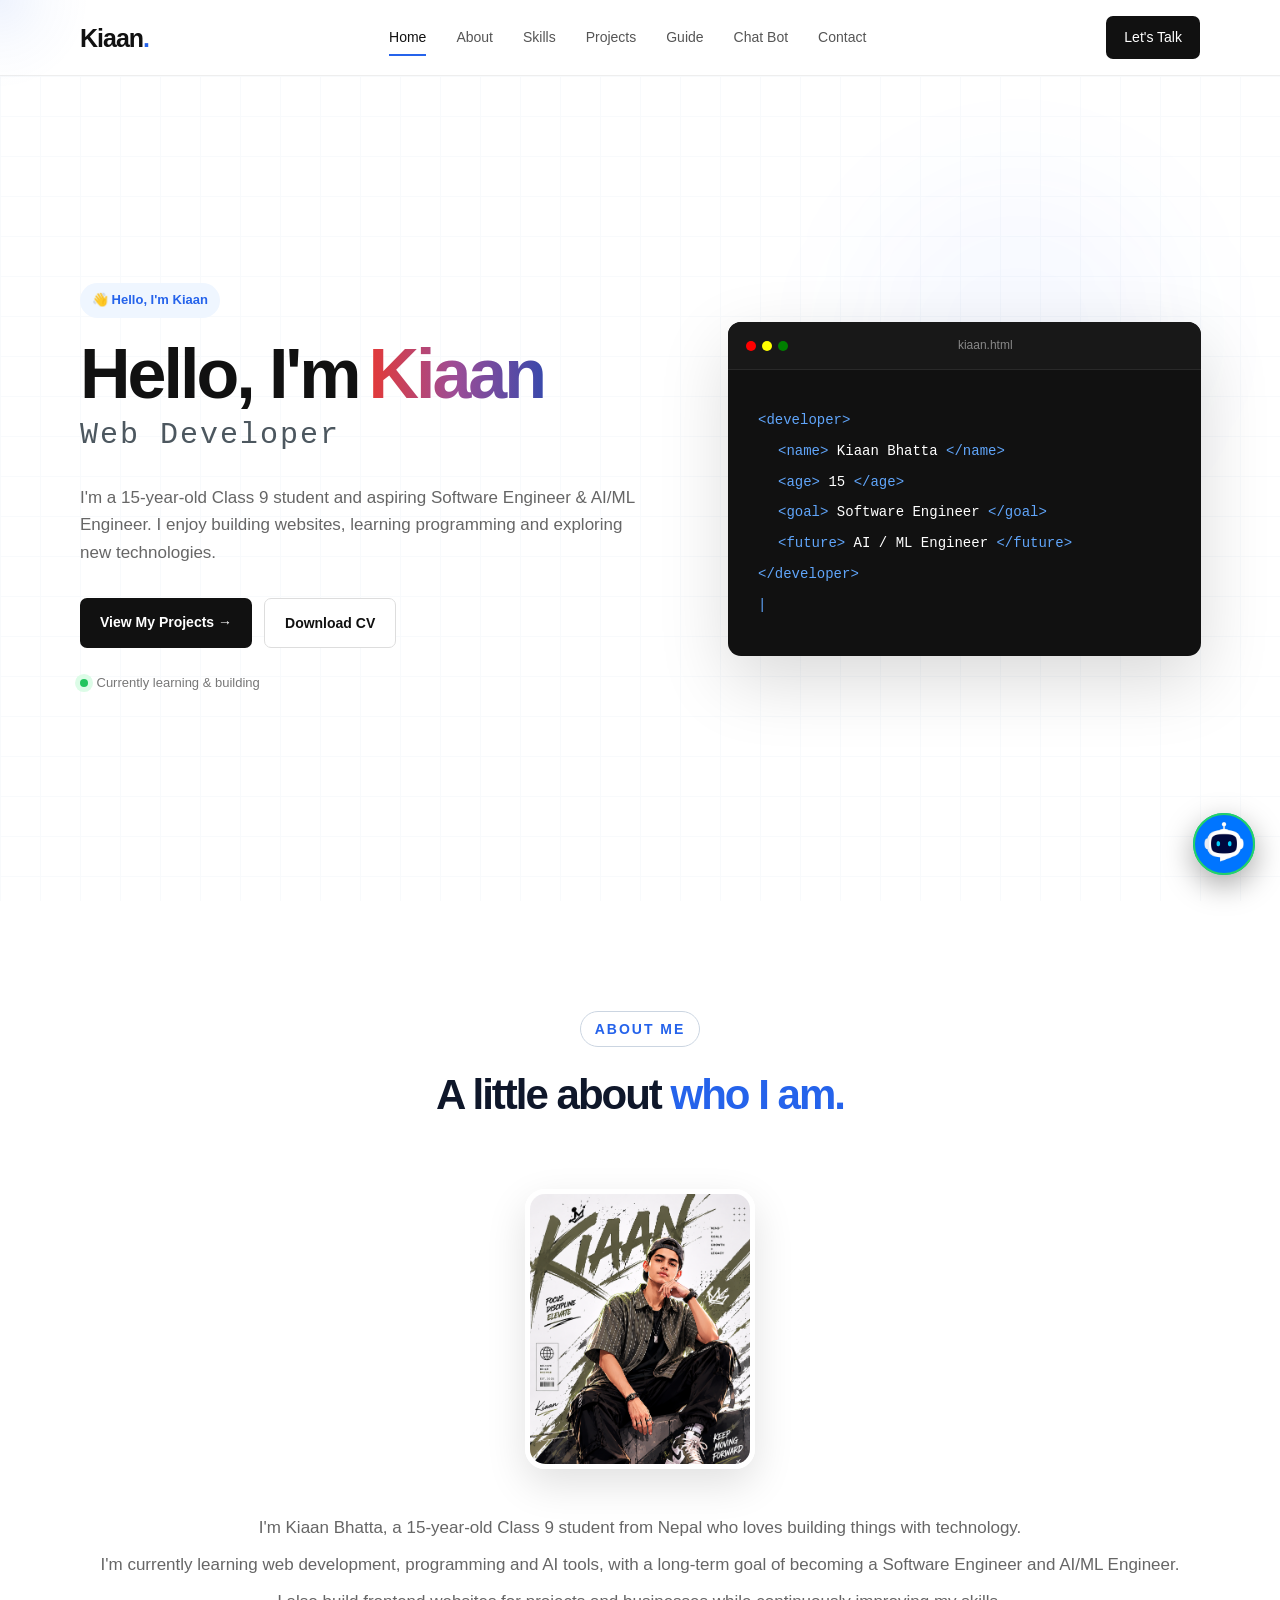
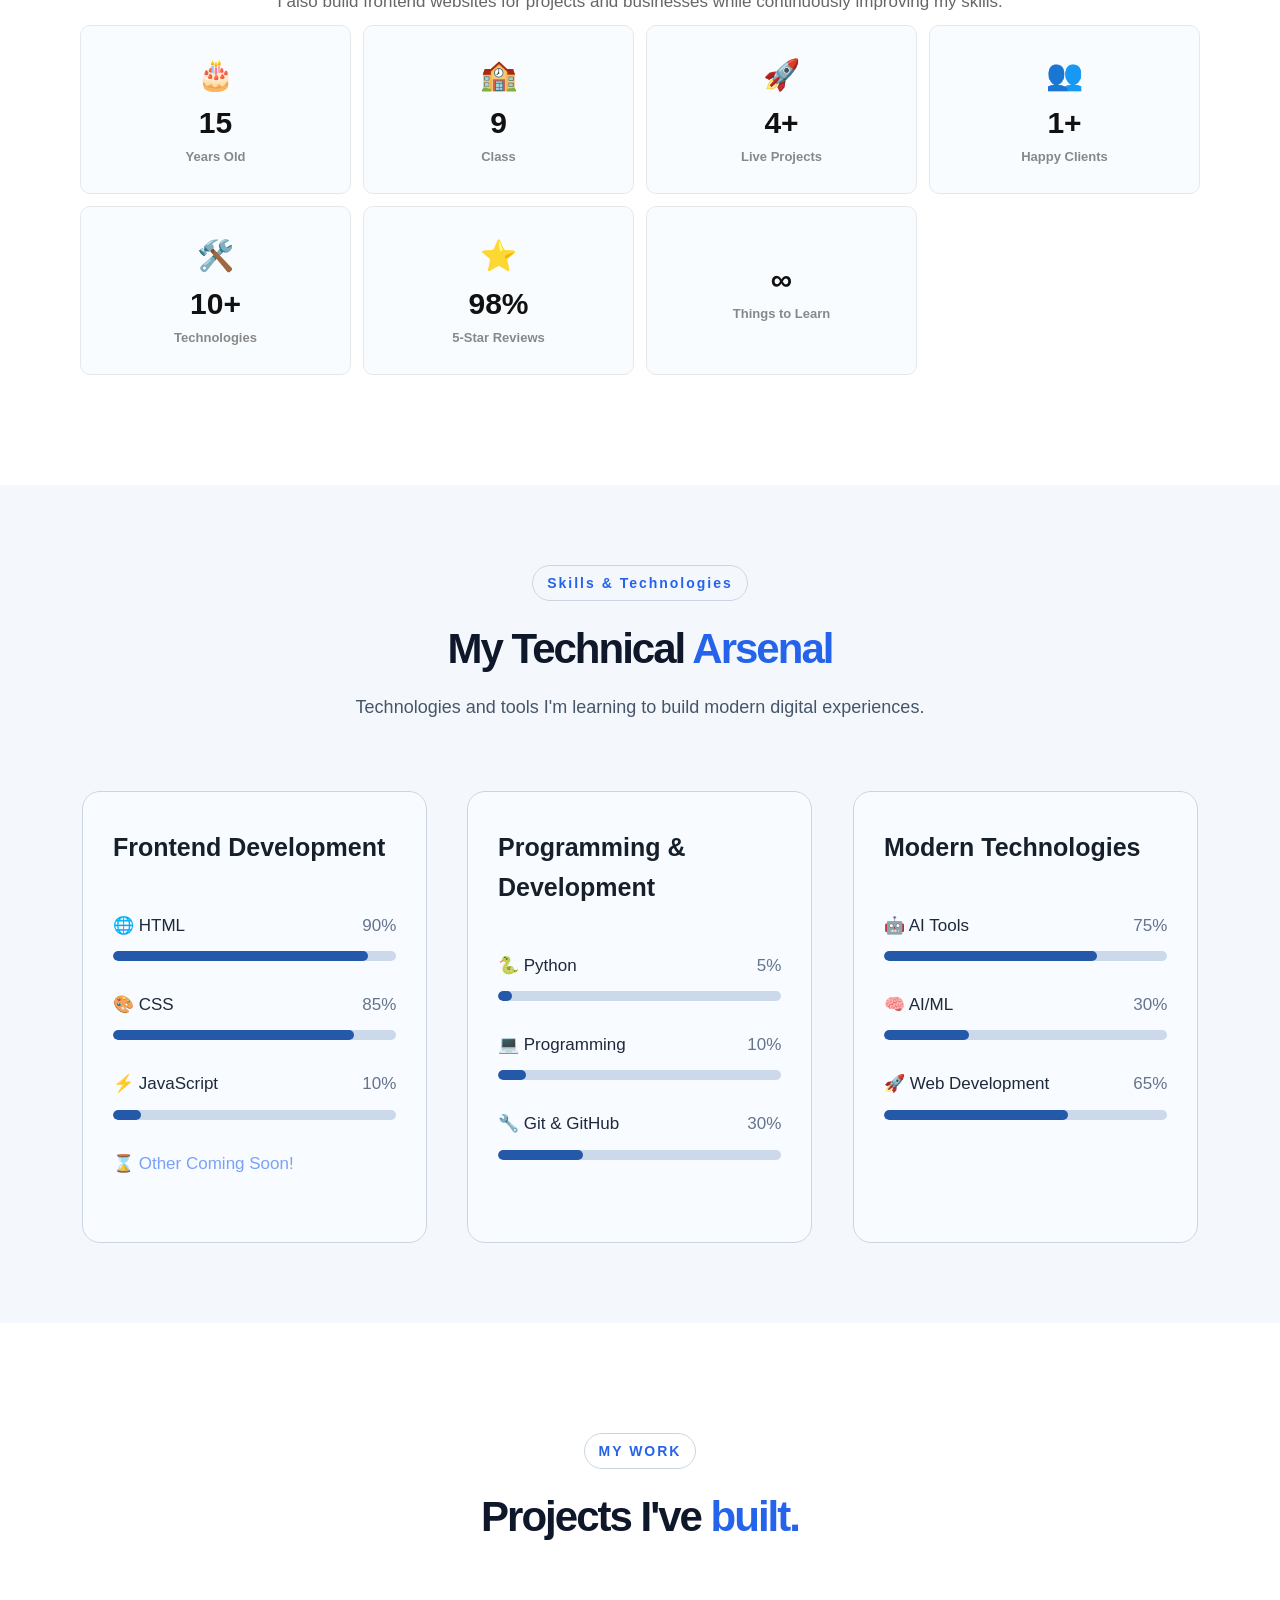
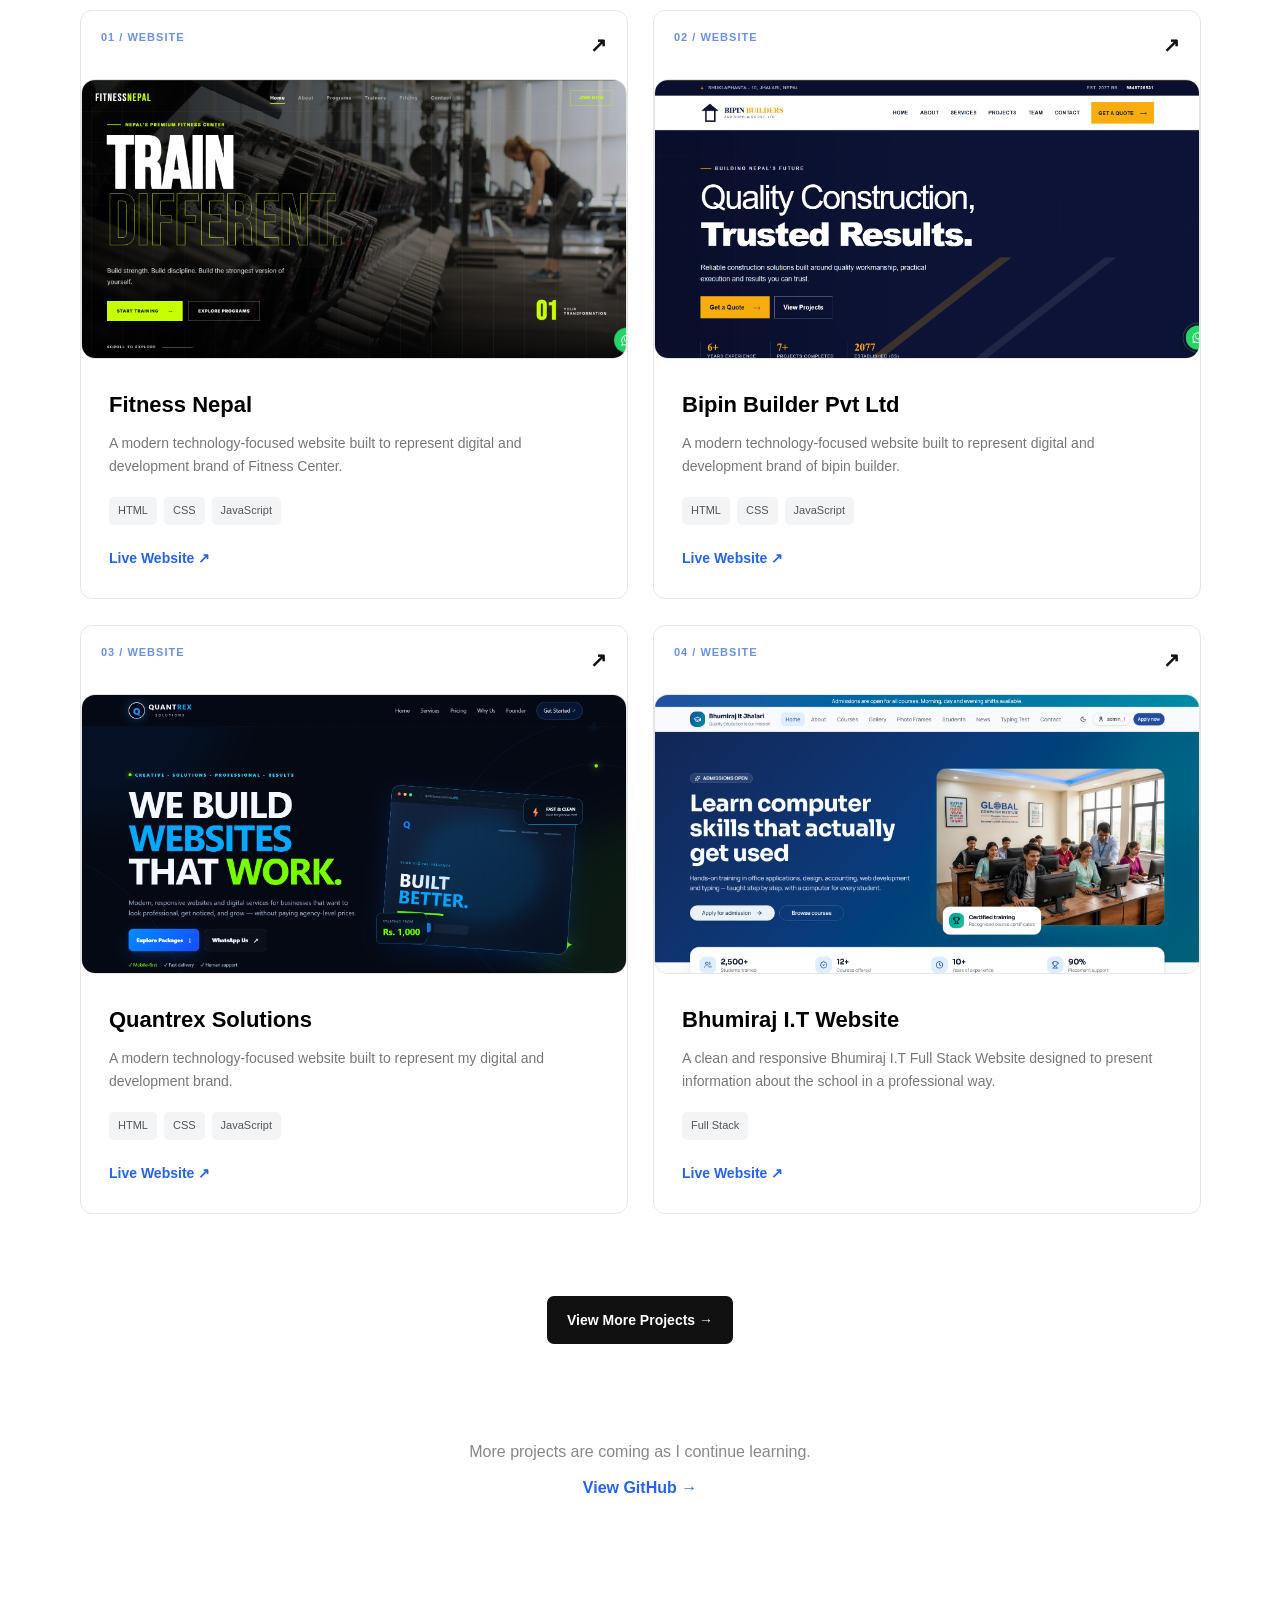
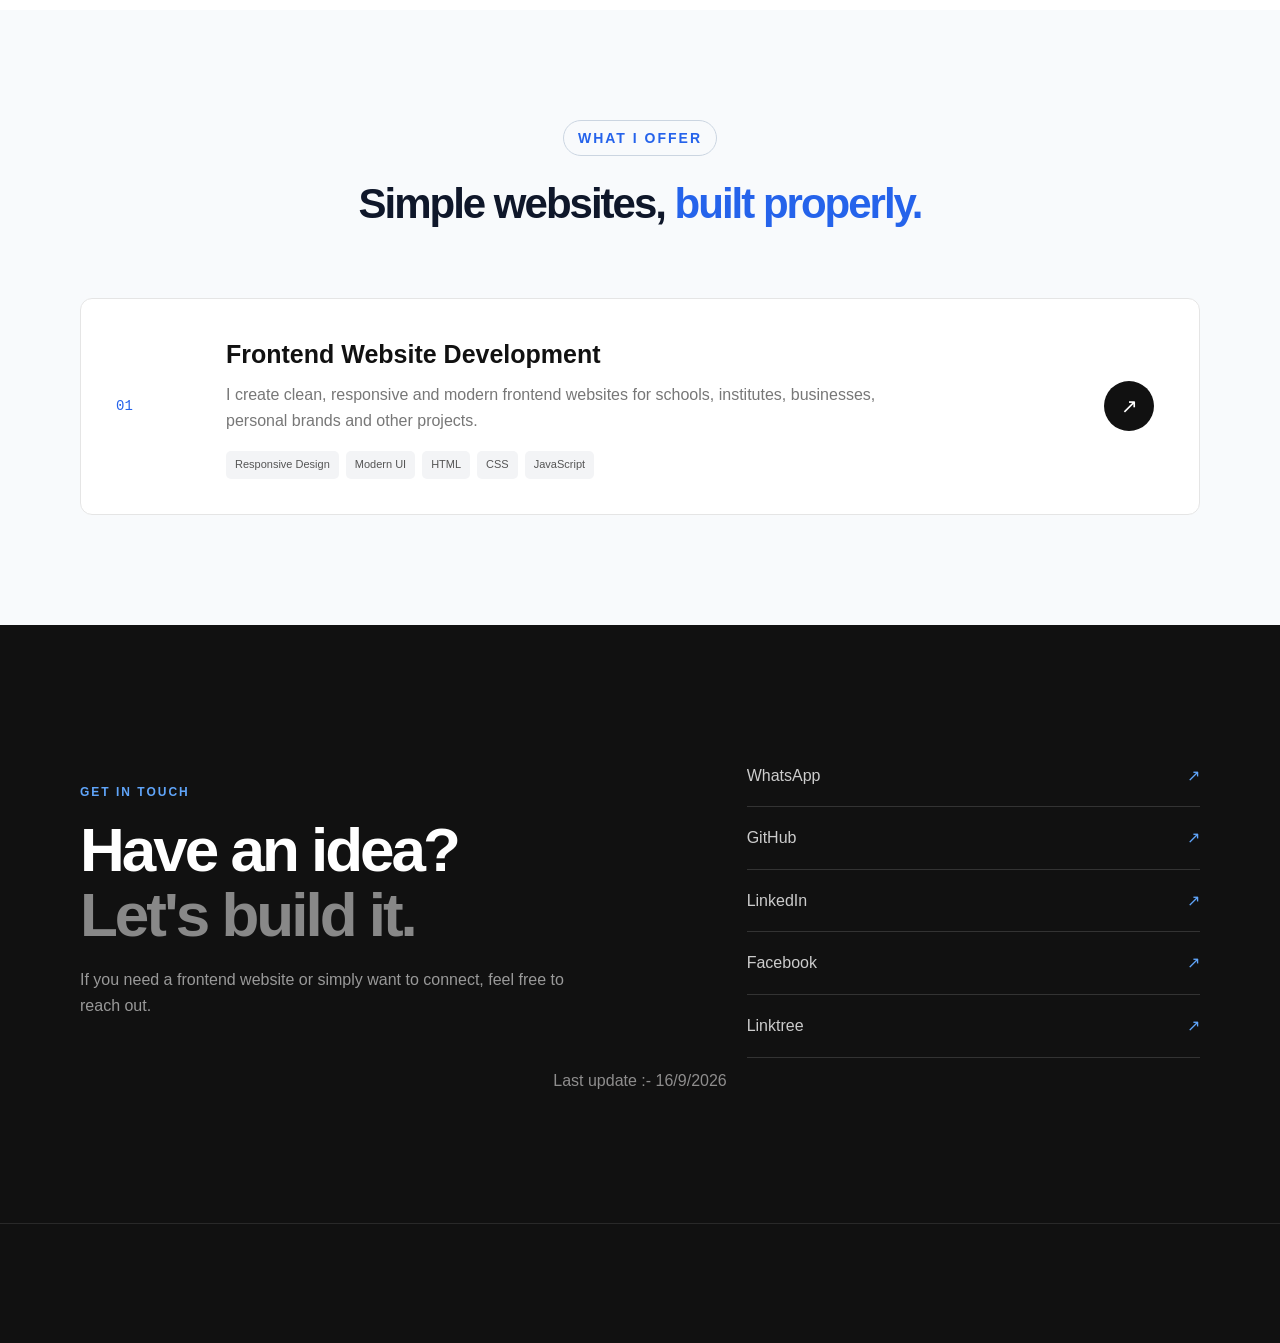
==== commit 06f14160: "change v5" ====
--- a/index.html
+++ b/index.html
@@ -49,7 +49,7 @@
                 <a href="#about">About</a>
                 <a href="#skills">Skills</a>
                 <a href="project.html">Projects</a>
-                <a href="#services">Services</a>
+                <a href="guide/javascript/guide.html">Guide</a>
                 <a href="chatbot/chatbot.html">Chat Bot</a>
                 <a href="#contact">Contact</a>
             </nav>
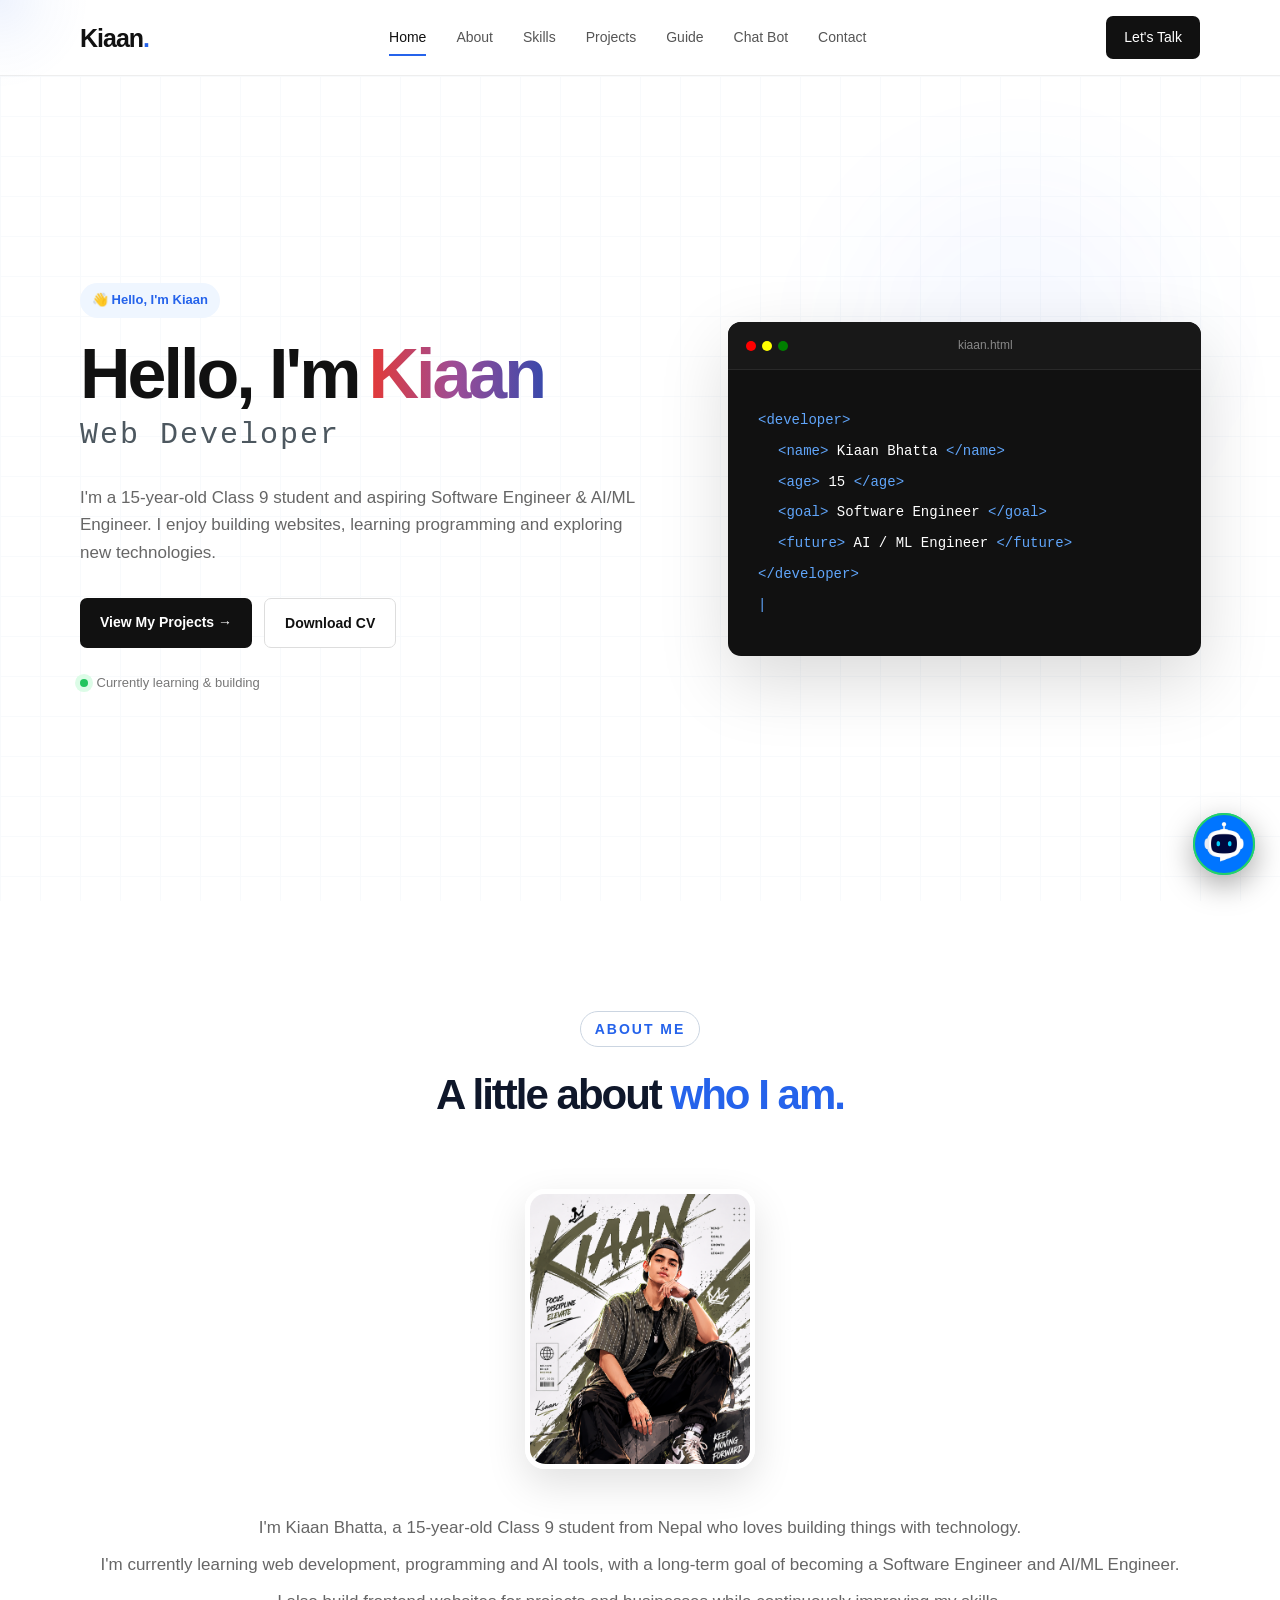
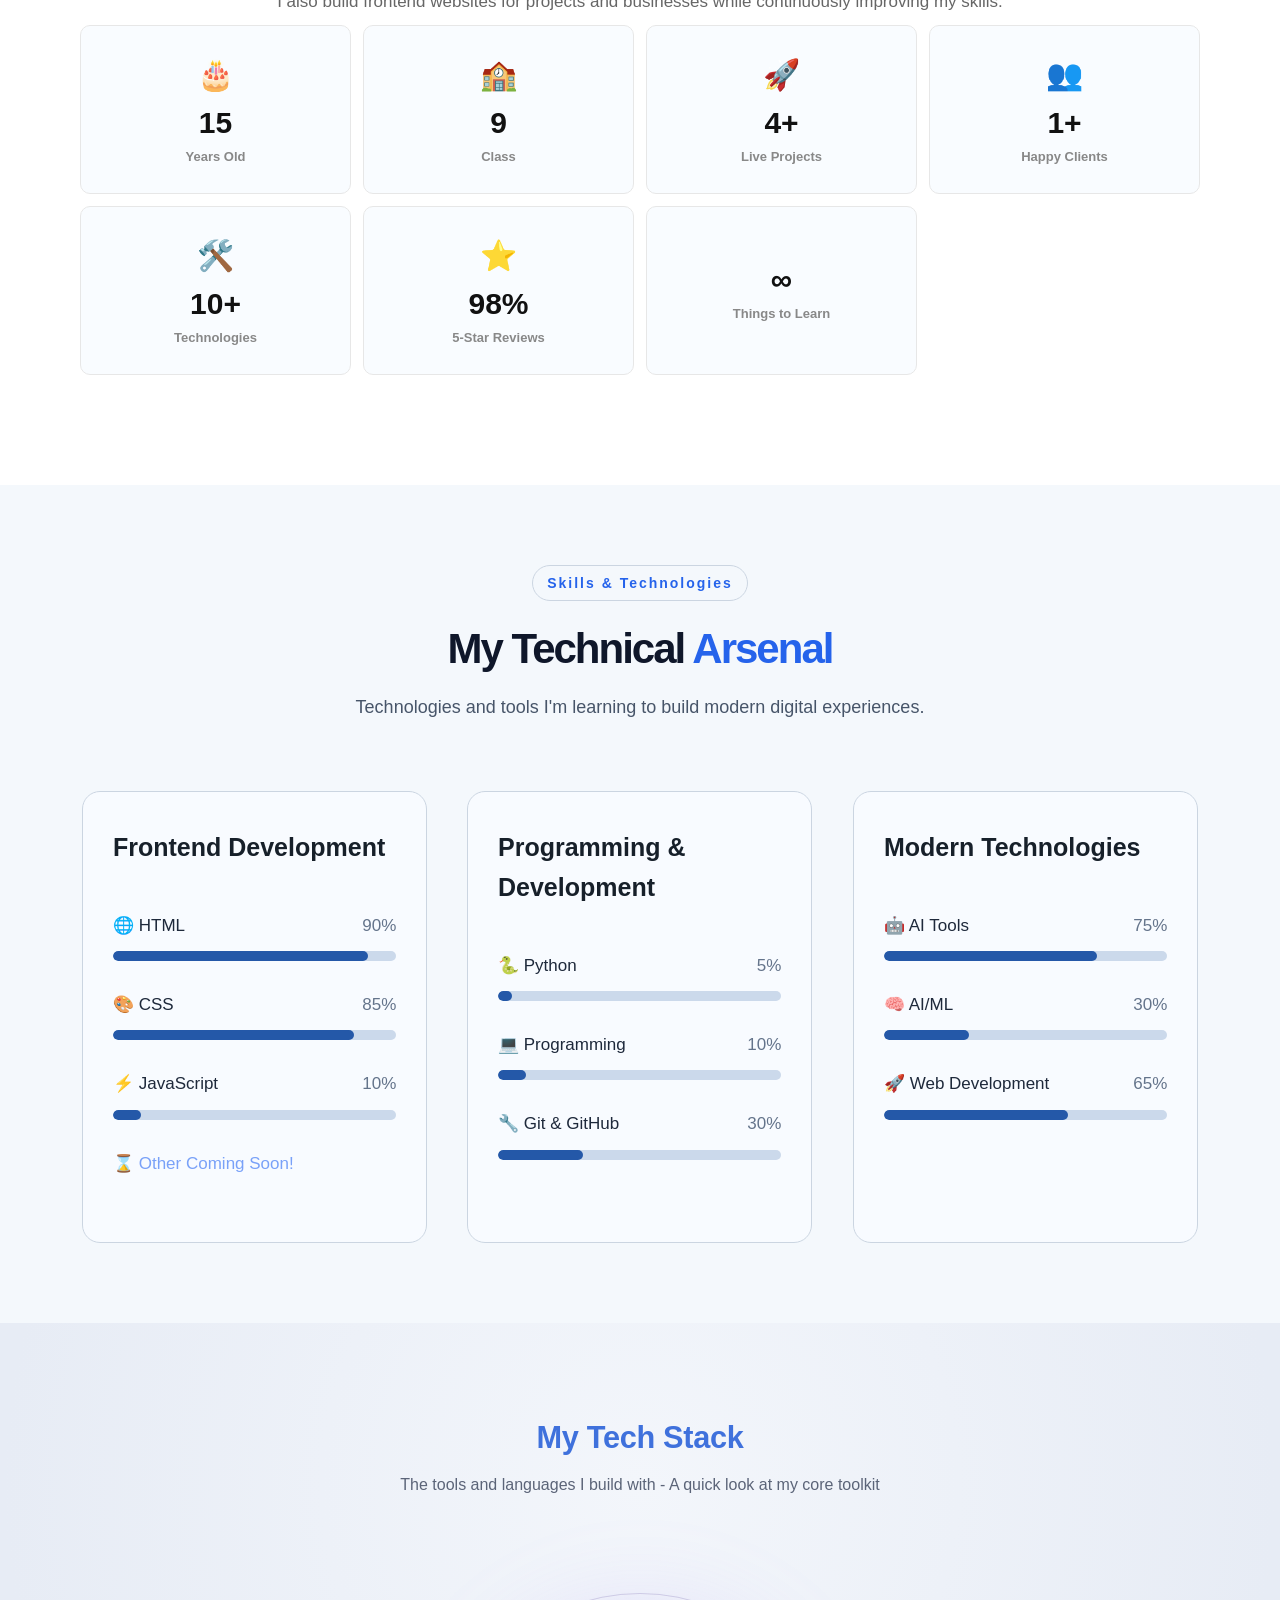
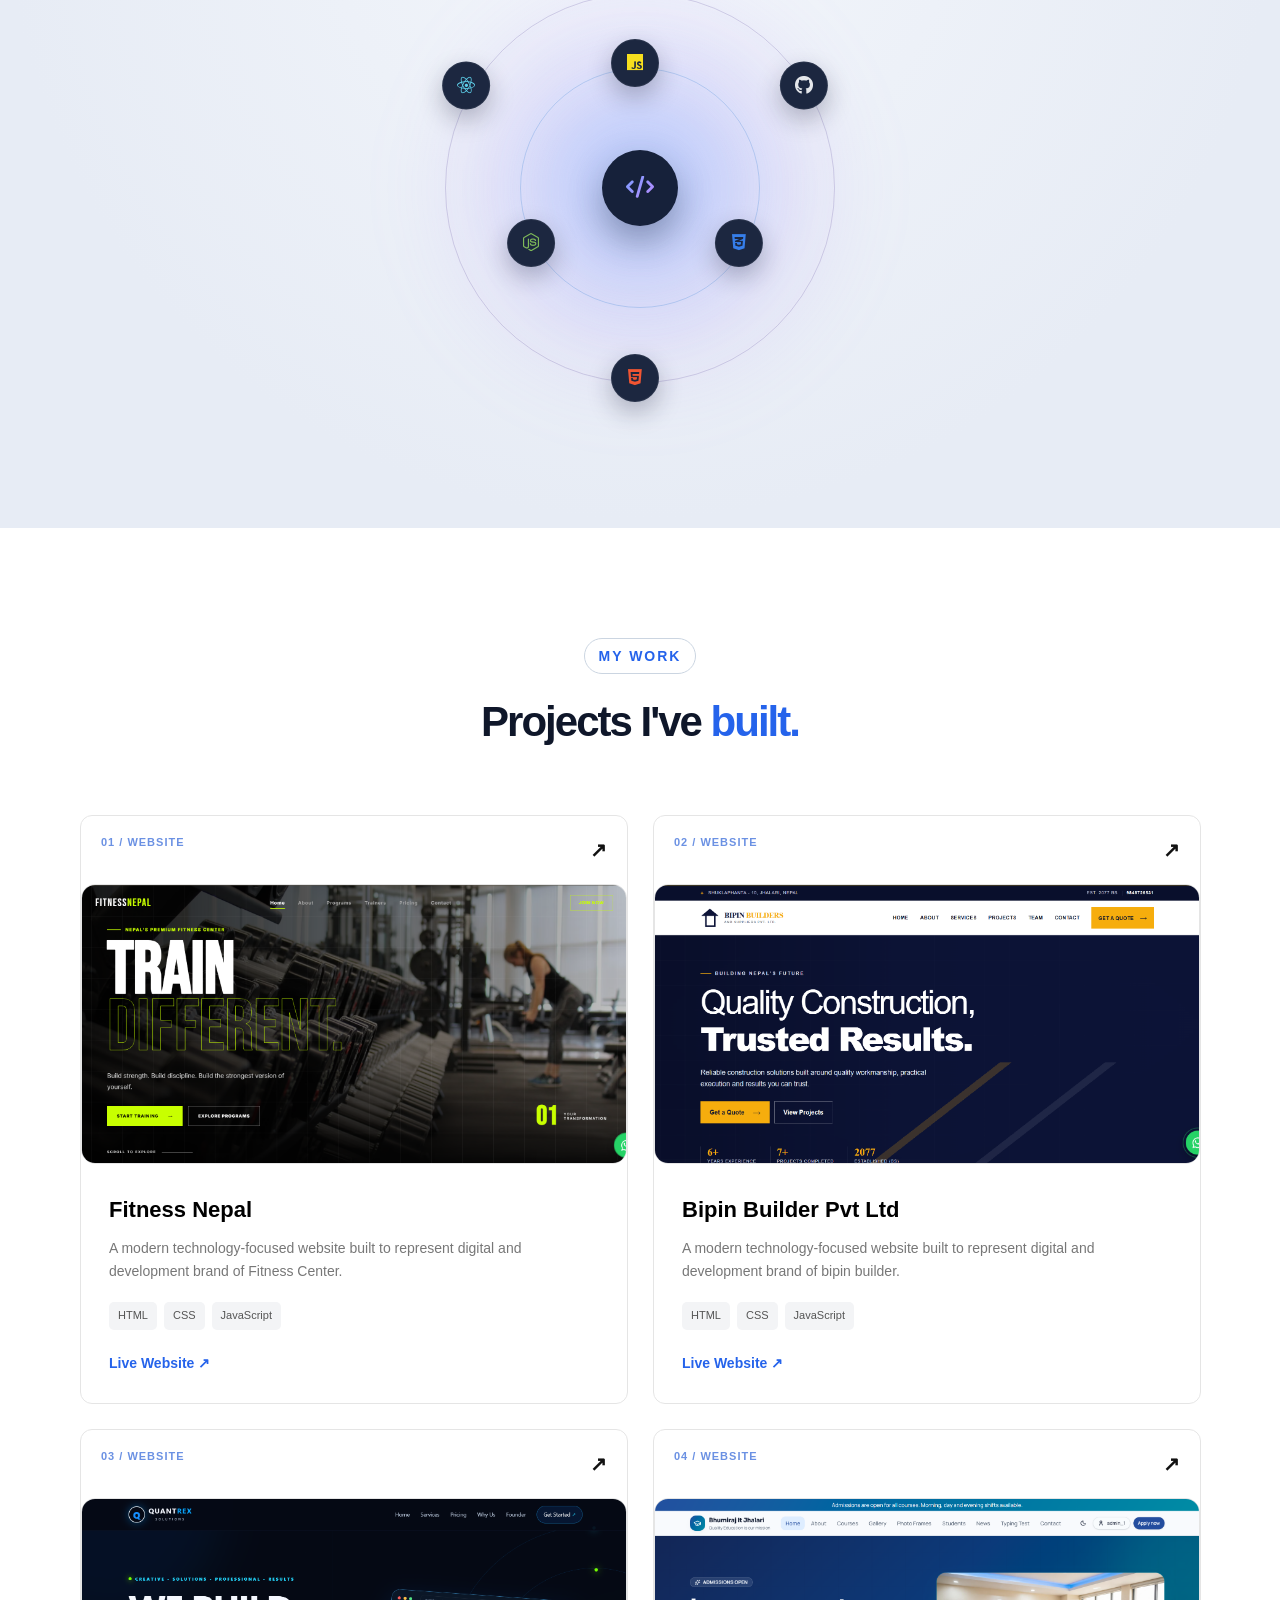
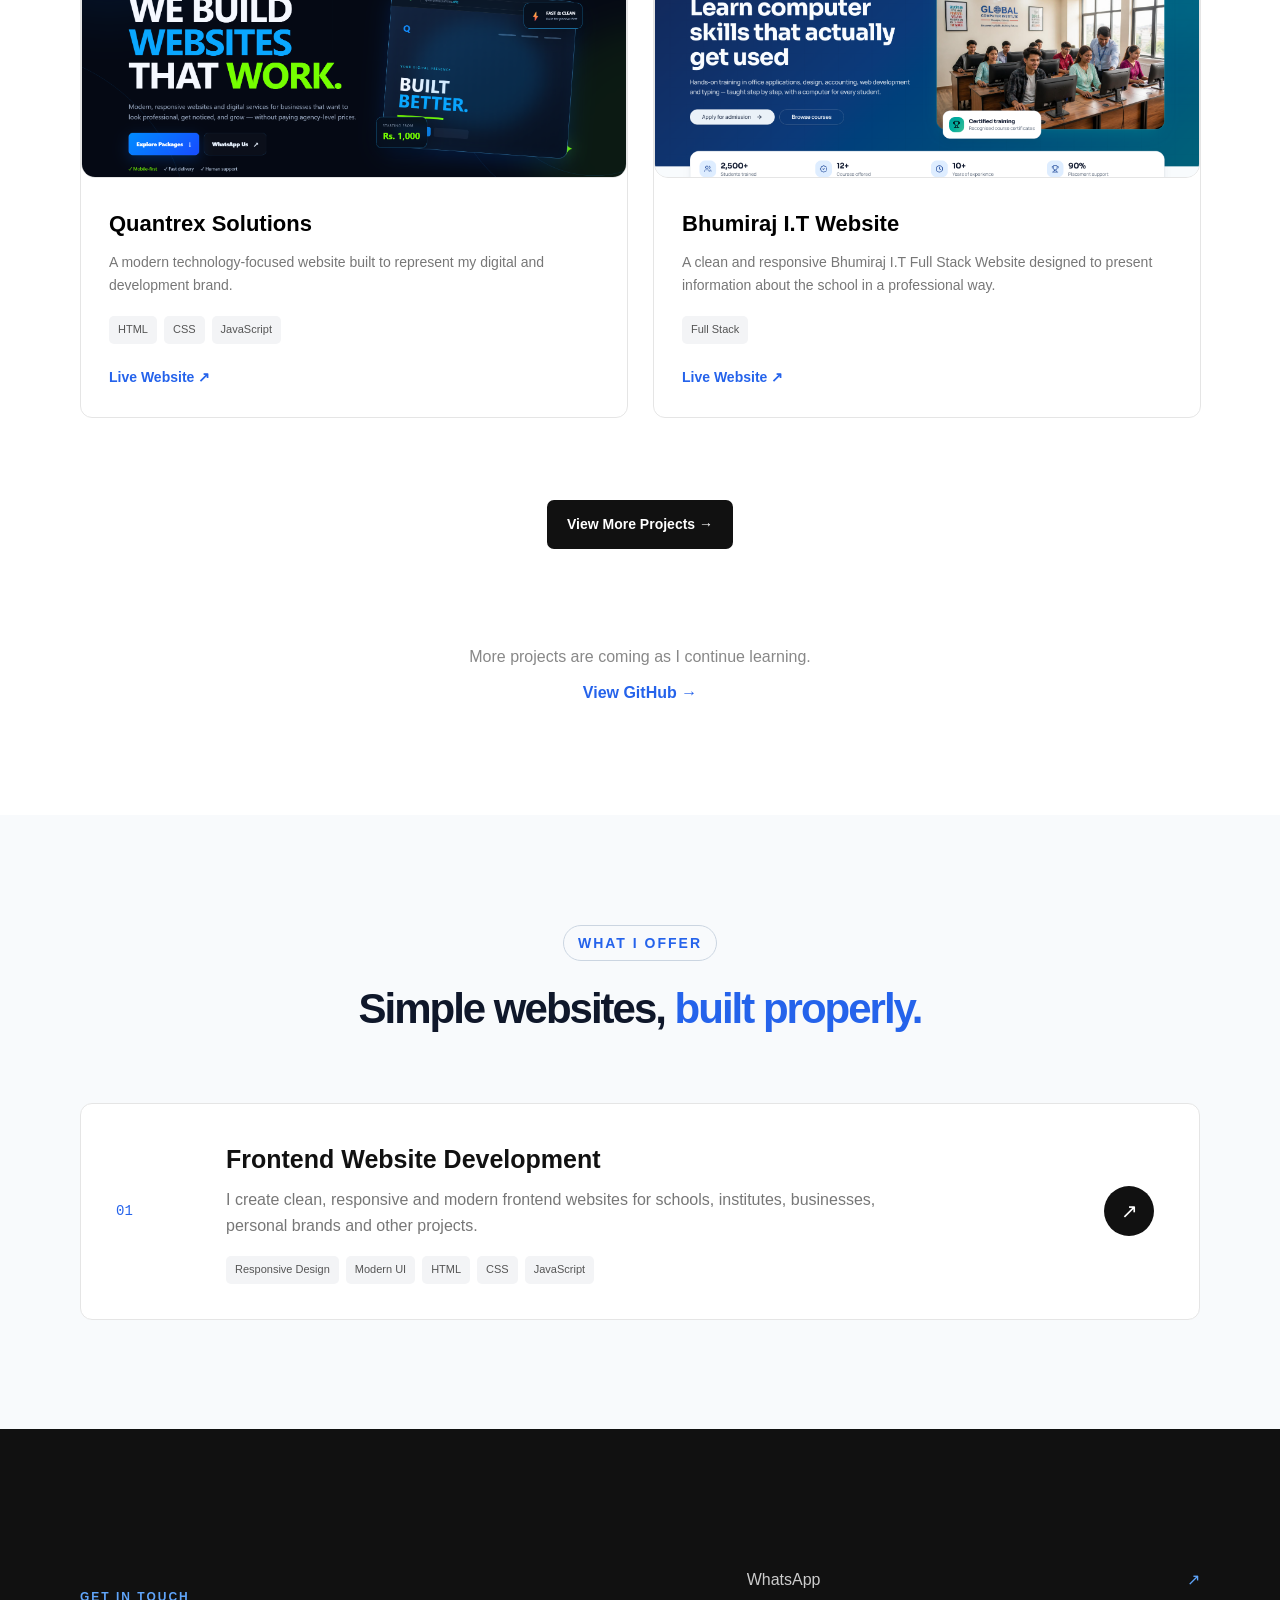
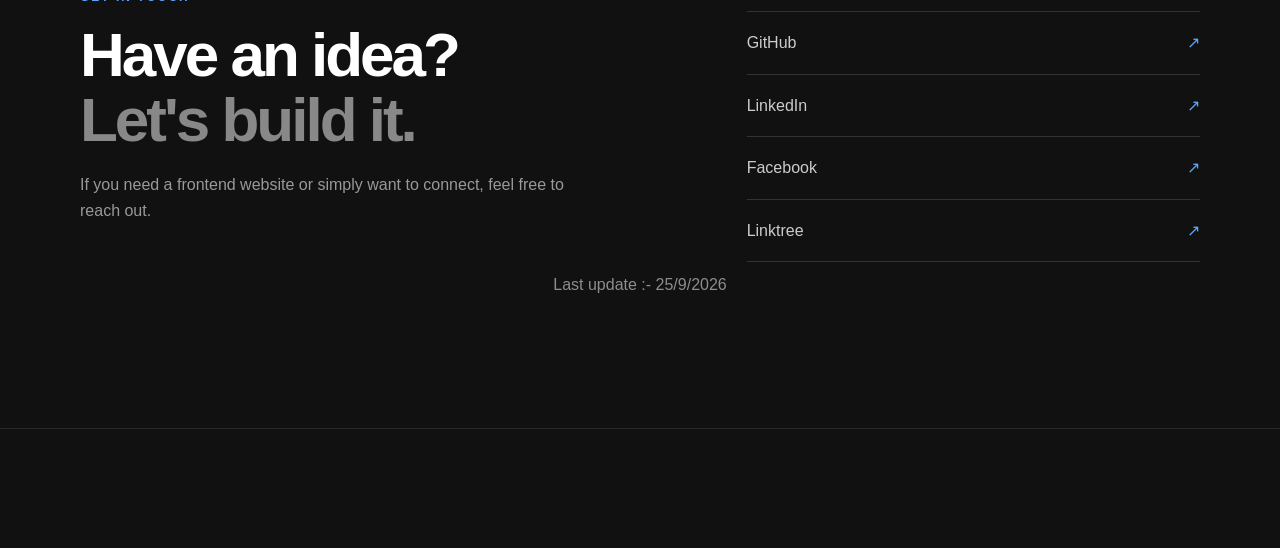
==== commit 63227f78: "added orbit - technologies i work with" ====
--- a/index.html
+++ b/index.html
@@ -407,6 +407,54 @@
         </section>
 
 
+        <section class="tech-orbit">
+  <div class="tech-orbit__intro">
+    <h2 style="color: #3f71dc;">My Tech Stack</h2>
+    <p>The tools and languages I build with - A quick look at my core toolkit</p>
+  </div>
+
+  <div class="tech-orbit__stage">
+    <div class="tech-orbit__glow tech-orbit__glow--outer"></div>
+    <div class="tech-orbit__glow tech-orbit__glow--inner"></div>
+
+    <div class="tech-orbit__ring tech-orbit__ring--outer"></div>
+    <div class="tech-orbit__ring tech-orbit__ring--inner"></div>
+
+    <div class="tech-orbit__core">
+      <i class="fa-solid fa-code"></i>
+    </div>
+
+    <div class="tech-orbit__path-wrap tech-orbit__path-wrap--outer">
+      <div class="tech-orbit__path tech-orbit__path--outer">
+        <div class="tech-orbit__item" style="--angle: -30deg;">
+          <div class="tech-orbit__node" data-tip="GitHub"><i class="fa-brands fa-github"></i></div>
+        </div>
+        <div class="tech-orbit__item" style="--angle: 90deg;">
+          <div class="tech-orbit__node" data-tip="HTML5"><i class="fa-brands fa-html5"></i></div>
+        </div>
+        <div class="tech-orbit__item" style="--angle: 210deg;">
+          <div class="tech-orbit__node" data-tip="React"><i class="fa-brands fa-react"></i></div>
+        </div>
+      </div>
+    </div>
+
+    <div class="tech-orbit__path-wrap tech-orbit__path-wrap--inner">
+      <div class="tech-orbit__path tech-orbit__path--inner">
+        <div class="tech-orbit__item" style="--angle: -90deg;">
+          <div class="tech-orbit__node" data-tip="JavaScript"><i class="fa-brands fa-js"></i></div>
+        </div>
+        <div class="tech-orbit__item" style="--angle: 30deg;">
+          <div class="tech-orbit__node" data-tip="CSS3"><i class="fa-brands fa-css3-alt"></i></div>
+        </div>
+        <div class="tech-orbit__item" style="--angle: 150deg;">
+          <div class="tech-orbit__node" data-tip="Node.js"><i class="fa-brands fa-node-js"></i></div>
+        </div>
+      </div>
+    </div>
+  </div>
+</section>
+
+
         <!-- ================= PROJECTS ================= -->
 
         <section id="projects" class="section">
@@ -717,7 +765,7 @@
 
             </div>
 
-            <p class="last-update">Last update :- 16/9/2026</p>
+            <p class="last-update">Last update :- 25/9/2026</p>
 
 
         </section>
--- a/style.css
+++ b/style.css
@@ -2705,4 +2705,206 @@
     margin: 10px auto;
     color : #8e8d8d;
     text-align: center;
+}
+
+.tech-orbit {
+  --stage-size: 460px;
+  --outer-radius: 195px;
+  --inner-radius: 120px;
+  position: relative;
+  padding: 90px 24px 110px;
+  text-align: center;
+  background: radial-gradient(circle at 50% 20%, #f3f6fb, #e7ecf5 70%);
+  overflow: hidden;
+}
+
+.tech-orbit__intro h2 {
+  font-size: clamp(1.5rem, 2.4vw, 2.1rem);
+  font-weight: 700;
+  color: #16213a;
+  margin: 0 0 10px;
+  letter-spacing: -0.01em;
+}
+
+.tech-orbit__intro p {
+  color: #5b6478;
+  font-size: 1rem;
+  margin: 0 0 60px;
+}
+
+.tech-orbit__stage {
+  position: relative;
+  width: var(--stage-size);
+  height: var(--stage-size);
+  max-width: 100%;
+  margin: 0 auto;
+}
+
+.tech-orbit__glow {
+  position: absolute;
+  top: 50%;
+  left: 50%;
+  border-radius: 50%;
+  transform: translate(-50%, -50%);
+  filter: blur(34px);
+  pointer-events: none;
+}
+.tech-orbit__glow--outer {
+  width: calc(var(--outer-radius) * 2 + 70px);
+  height: calc(var(--outer-radius) * 2 + 70px);
+  background: radial-gradient(circle, rgba(168, 131, 255, 0.35), rgba(168, 131, 255, 0) 70%);
+}
+.tech-orbit__glow--inner {
+  width: calc(var(--inner-radius) * 2 + 50px);
+  height: calc(var(--inner-radius) * 2 + 50px);
+  background: radial-gradient(circle, rgba(120, 190, 255, 0.42), rgba(120, 190, 255, 0) 70%);
+}
+
+.tech-orbit__ring {
+  position: absolute;
+  top: 50%;
+  left: 50%;
+  border-radius: 50%;
+  transform: translate(-50%, -50%);
+  border: 1px solid rgba(122, 110, 175, 0.28);
+}
+.tech-orbit__ring--outer {
+  width: calc(var(--outer-radius) * 2);
+  height: calc(var(--outer-radius) * 2);
+}
+.tech-orbit__ring--inner {
+  width: calc(var(--inner-radius) * 2);
+  height: calc(var(--inner-radius) * 2);
+  border-color: rgba(90, 150, 220, 0.32);
+}
+
+.tech-orbit__core {
+  position: absolute;
+  top: 50%;
+  left: 50%;
+  width: 76px;
+  height: 76px;
+  transform: translate(-50%, -50%);
+  border-radius: 50%;
+  background: #16213a;
+  display: flex;
+  align-items: center;
+  justify-content: center;
+  box-shadow: 0 16px 34px rgba(22, 33, 58, 0.35);
+  z-index: 3;
+}
+.tech-orbit__core i {
+  font-size: 1.4rem;
+  background: linear-gradient(135deg, #7c9dff, #b98bff);
+  -webkit-background-clip: text;
+  background-clip: text;
+  color: transparent;
+}
+
+.tech-orbit__path-wrap {
+  position: absolute;
+  top: 50%;
+  left: 50%;
+  transform: translate(-50%, -50%);
+}
+.tech-orbit__path-wrap--outer {
+  width: calc(var(--outer-radius) * 2);
+  height: calc(var(--outer-radius) * 2);
+}
+.tech-orbit__path-wrap--inner {
+  width: calc(var(--inner-radius) * 2);
+  height: calc(var(--inner-radius) * 2);
+}
+
+.tech-orbit__path {
+  position: relative;
+  width: 100%;
+  height: 100%;
+}
+.tech-orbit__path--outer { animation: orbit-cw 10s linear infinite; }
+.tech-orbit__path--inner { animation: orbit-ccw 12s linear infinite; }
+
+.tech-orbit__item {
+  position: absolute;
+  top: 50%;
+  left: 50%;
+  width: 0;
+  height: 0;
+}
+.tech-orbit__path--outer .tech-orbit__item {
+  transform: rotate(var(--angle)) translateX(var(--outer-radius)) rotate(calc(-1 * var(--angle)));
+}
+.tech-orbit__path--inner .tech-orbit__item {
+  transform: rotate(var(--angle)) translateX(var(--inner-radius)) rotate(calc(-1 * var(--angle)));
+}
+
+.tech-orbit__node {
+  position: relative;
+  width: 48px;
+  height:48px;
+  margin: -29px 0 0 -29px;
+  border-radius: 50%;
+  background: #1c2740;
+  display: flex;
+  align-items: center;
+  justify-content: center;
+  box-shadow: 0 10px 24px rgba(20, 25, 50, 0.28), inset 0 0 0 1px rgba(255, 255, 255, 0.06);
+  cursor: default;
+}
+.tech-orbit__path--outer .tech-orbit__node { animation: orbit-ccw 26s linear infinite; }
+.tech-orbit__path--inner .tech-orbit__node { animation: orbit-cw 18s linear infinite; }
+
+.tech-orbit__stage:hover .tech-orbit__path,
+.tech-orbit__stage:hover .tech-orbit__node {
+  animation-play-state: paused;
+}
+
+.tech-orbit__node i { font-size: 1.15rem; }
+.tech-orbit__node[data-tip="JavaScript"] i   { color: #f7df1e; }
+.tech-orbit__node[data-tip="Node.js"] i      { color: #7fba59; }
+.tech-orbit__node[data-tip="CSS3"] i         { color: #367eea; }
+.tech-orbit__node[data-tip="HTML5"] i        { color: #f15532; }
+.tech-orbit__node[data-tip="React"] i        { color: #5fd2ec; }
+.tech-orbit__node[data-tip="GitHub"] i       { color: #e5e7eb; }
+
+.tech-orbit__node::after {
+  content: attr(data-tip);
+  position: absolute;
+  bottom: calc(100% + 10px);
+  left: 50%;
+  transform: translateX(-50%) translateY(4px);
+  white-space: nowrap;
+  font-size: 0.75rem;
+  font-weight: 600;
+  color: #16213a;
+  background: #ffffff;
+  padding: 4px 10px;
+  border-radius: 6px;
+  box-shadow: 0 6px 16px rgba(20, 25, 50, 0.16);
+  opacity: 0;
+  pointer-events: none;
+  transition: opacity 0.2s ease, transform 0.2s ease;
+  z-index: 5;
+}
+.tech-orbit__node:hover::after {
+  opacity: 1;
+  transform: translateX(-50%) translateY(0);
+}
+
+@keyframes orbit-cw  { from { transform: rotate(0deg);   } to { transform: rotate(360deg);  } }
+@keyframes orbit-ccw { from { transform: rotate(0deg);   } to { transform: rotate(-360deg); } }
+
+@media (prefers-reduced-motion: reduce) {
+  .tech-orbit__path,
+  .tech-orbit__node { animation: none !important; }
+}
+
+
+
+@media (max-width: 700px) {
+  .tech-orbit { --stage-size: 280px; --outer-radius: 120px; --inner-radius: 72px; }
+  .tech-orbit__core { width: 52px; height: 52px; }
+  .tech-orbit__core i { font-size: 1.05rem; }
+  .tech-orbit__node { width: 38px; height: 38px; margin: -19px 0 0 -19px; }
+  .tech-orbit__node i { font-size: 0.9rem; }
 }
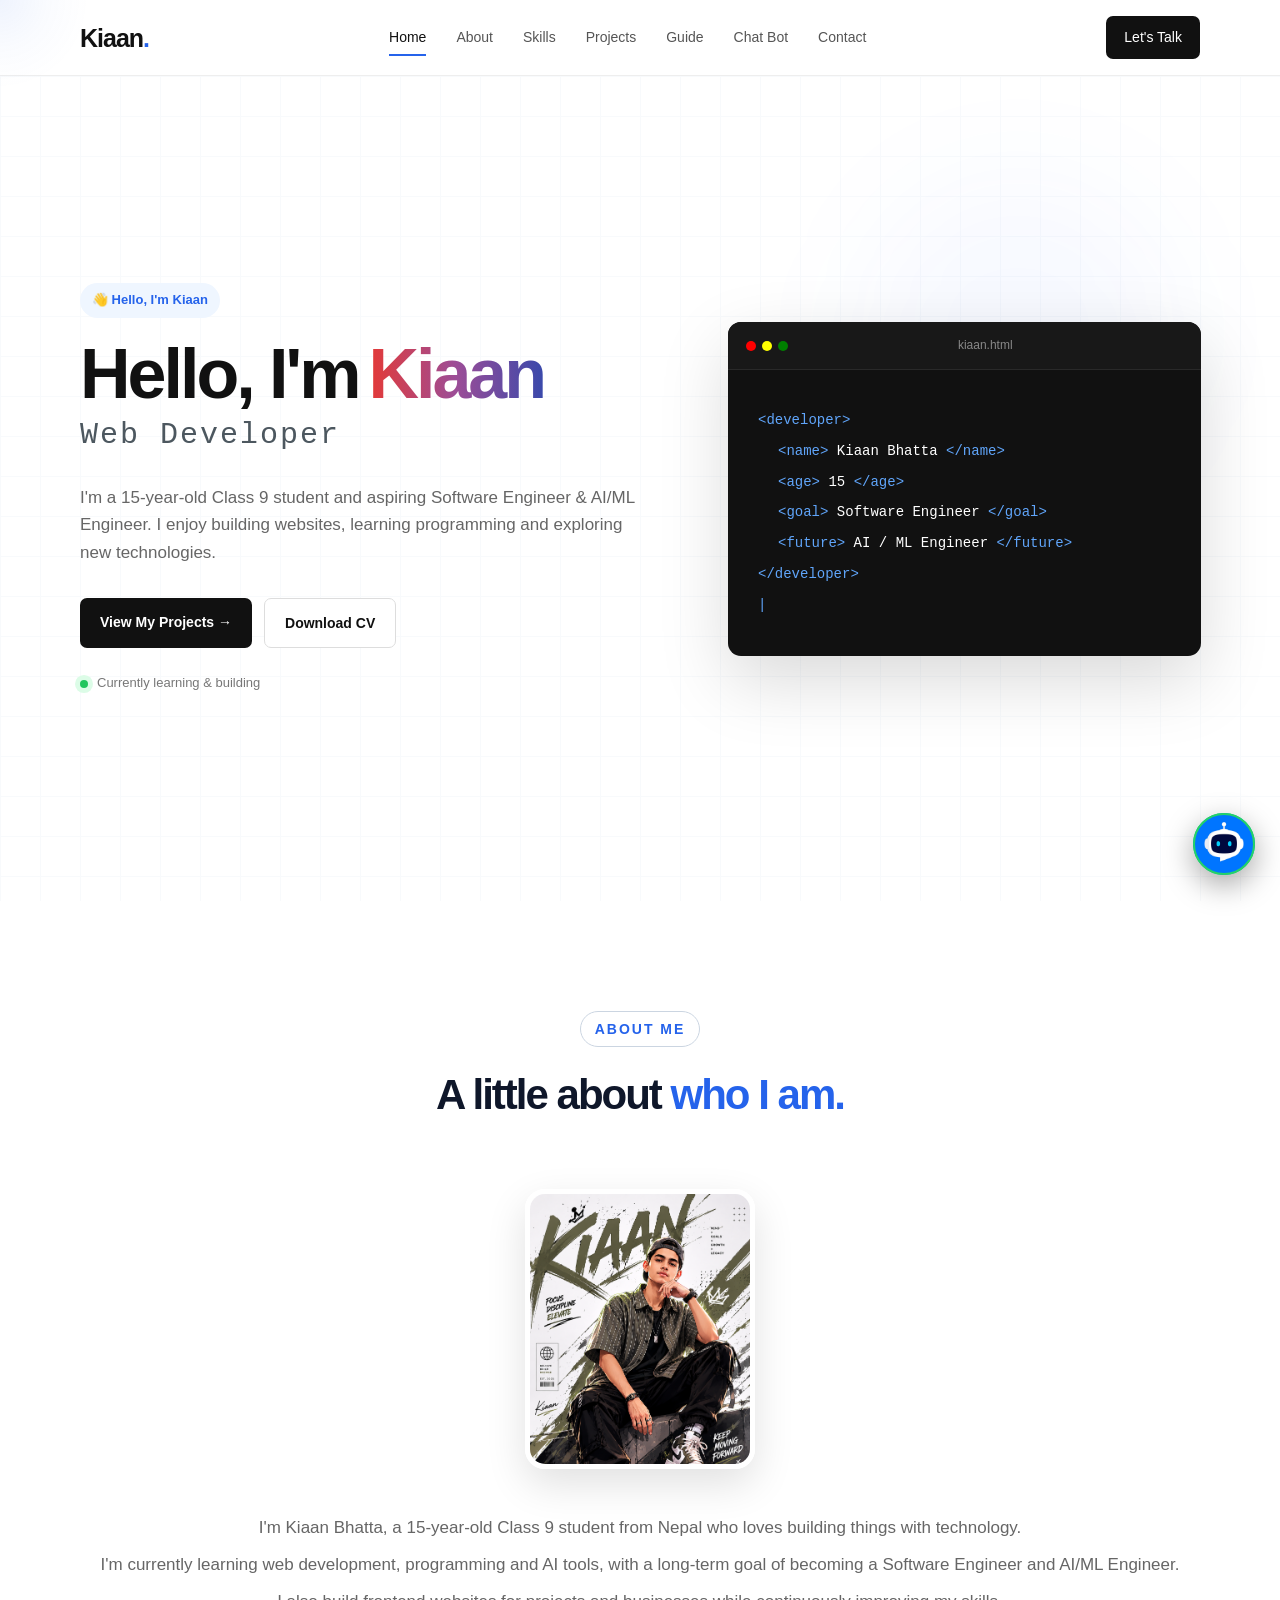
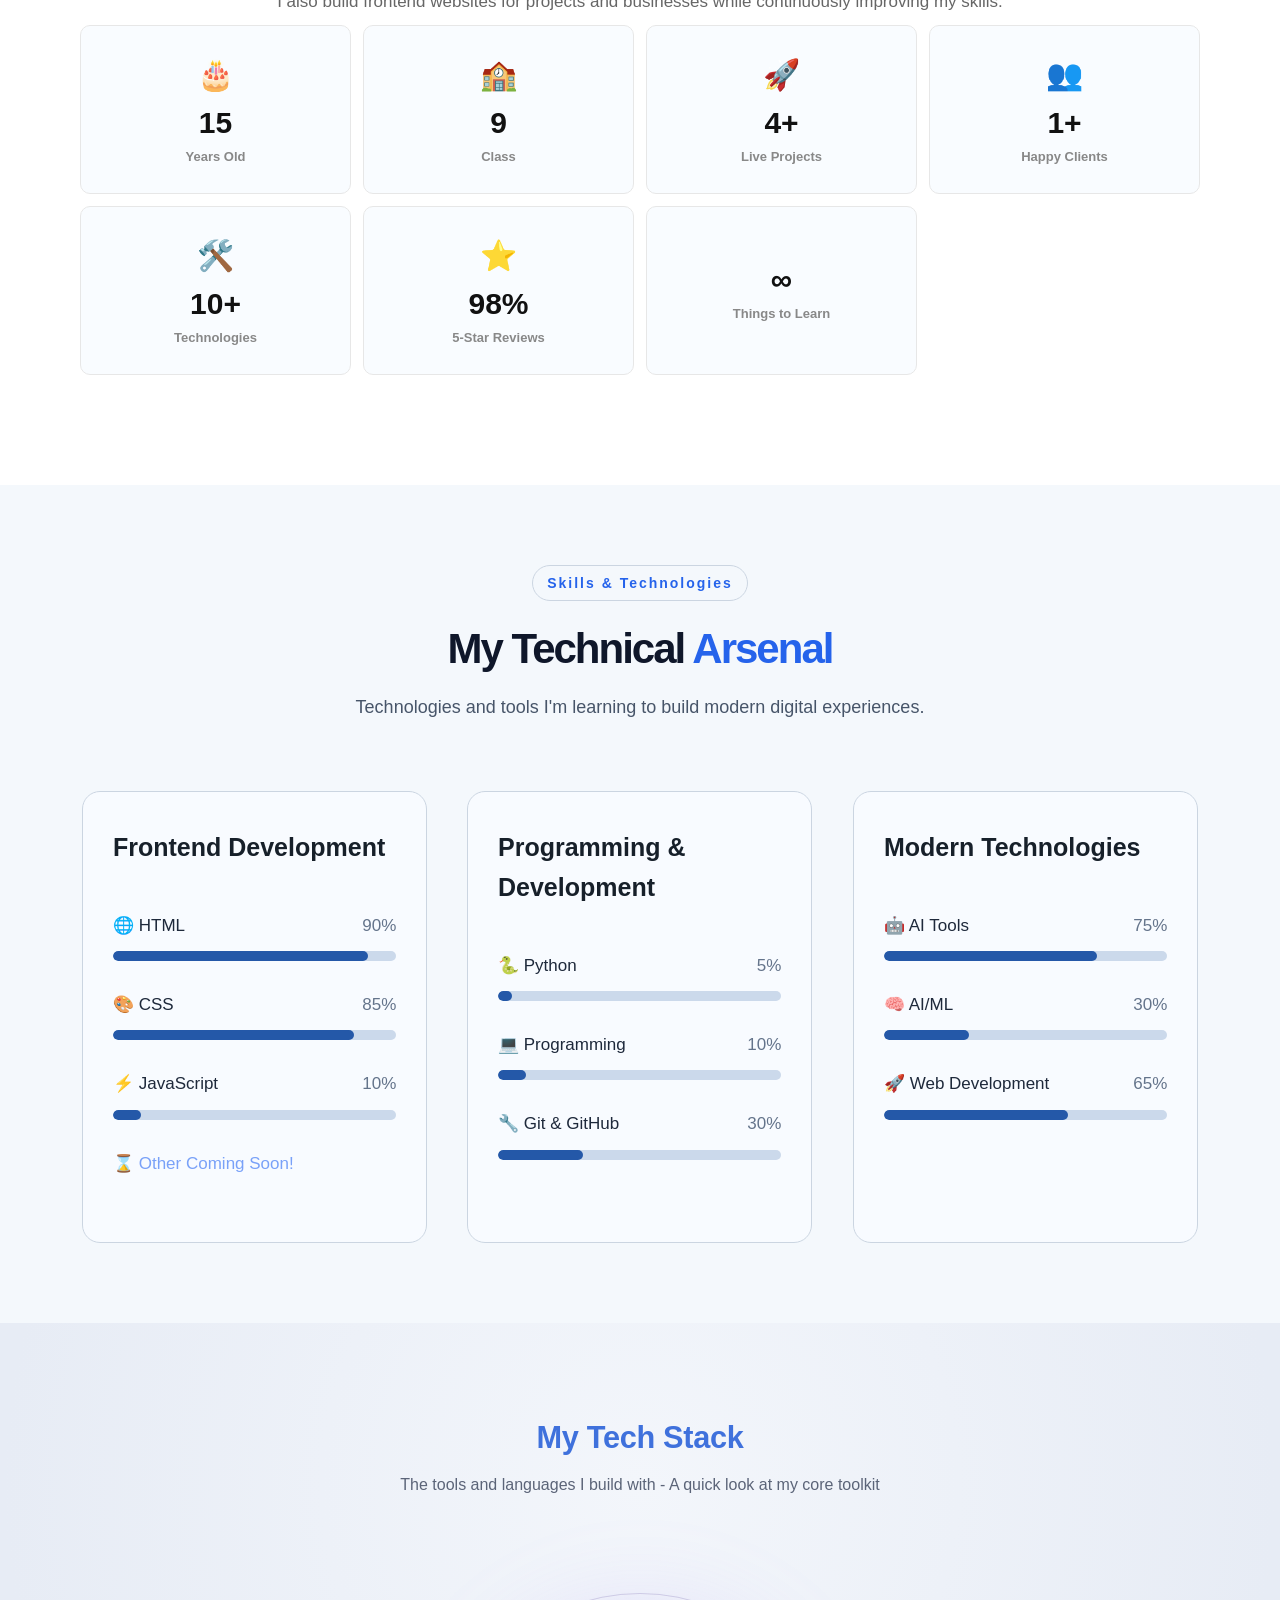
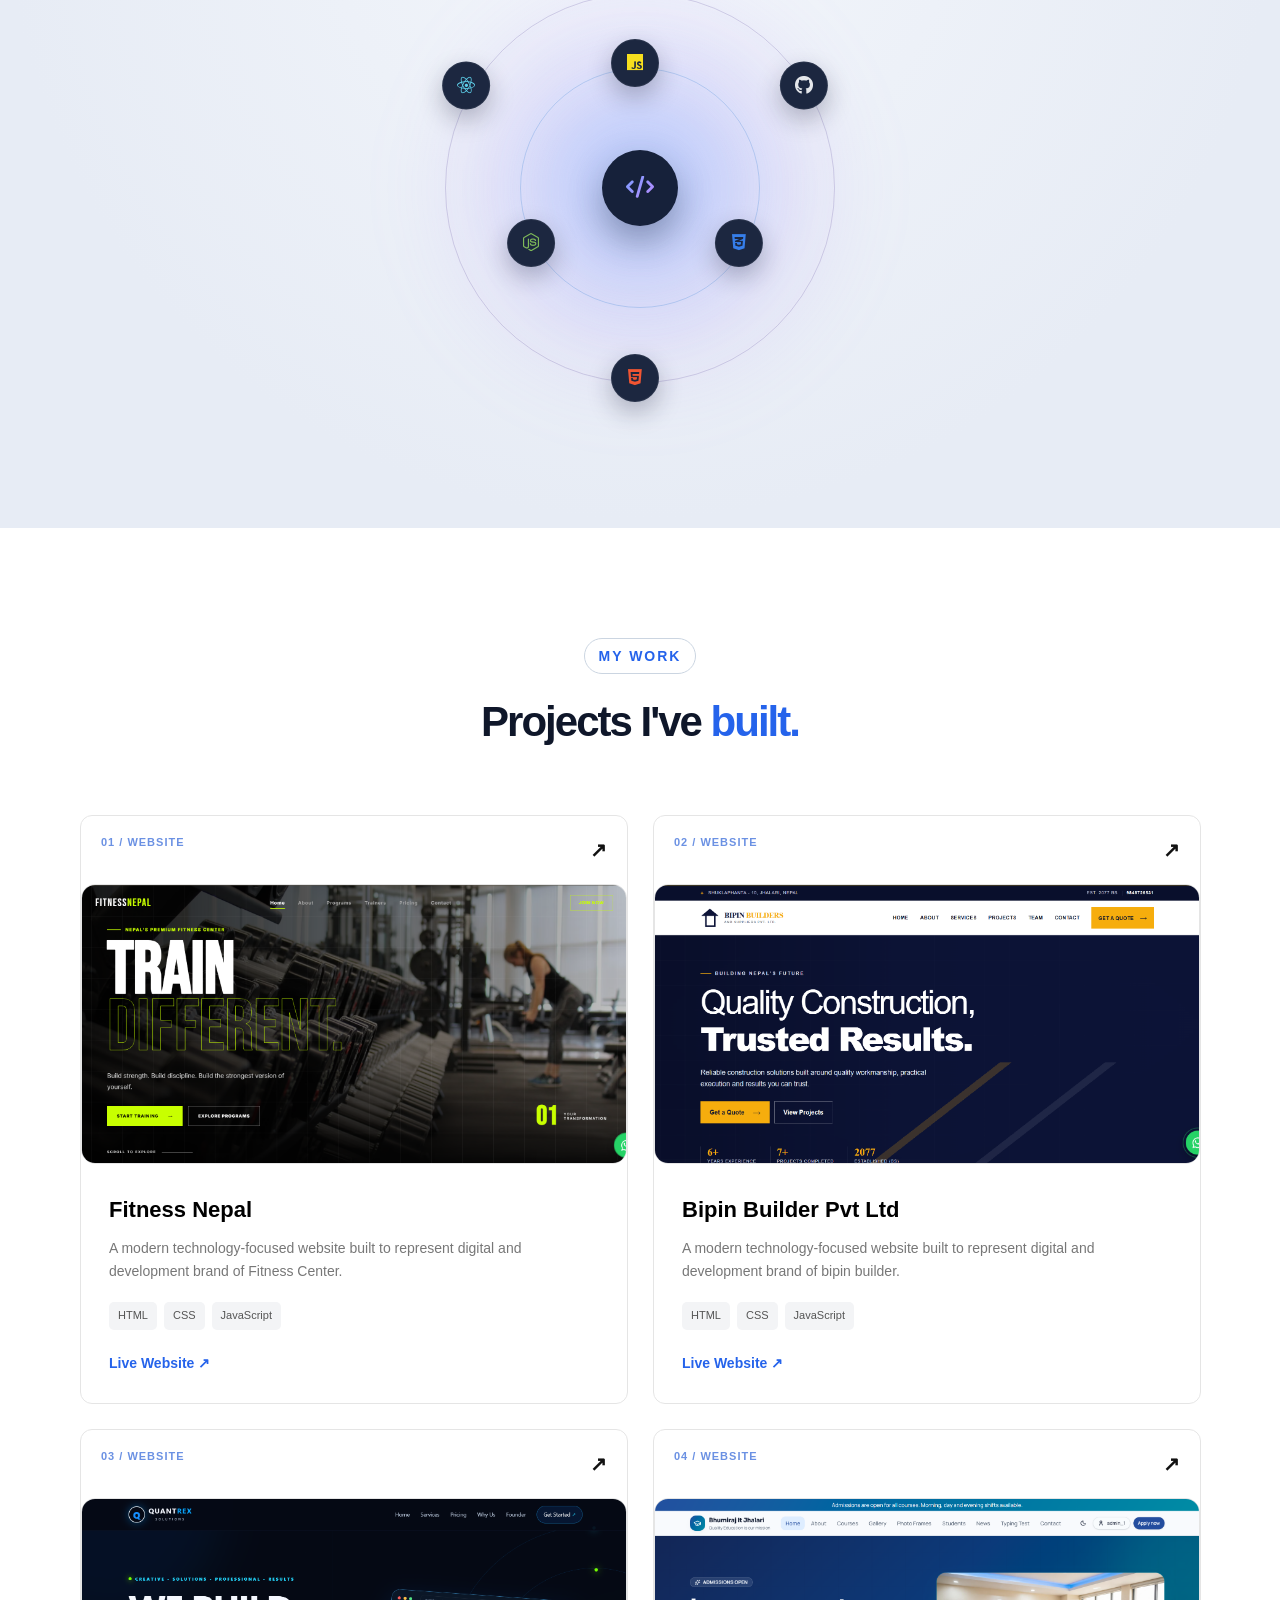
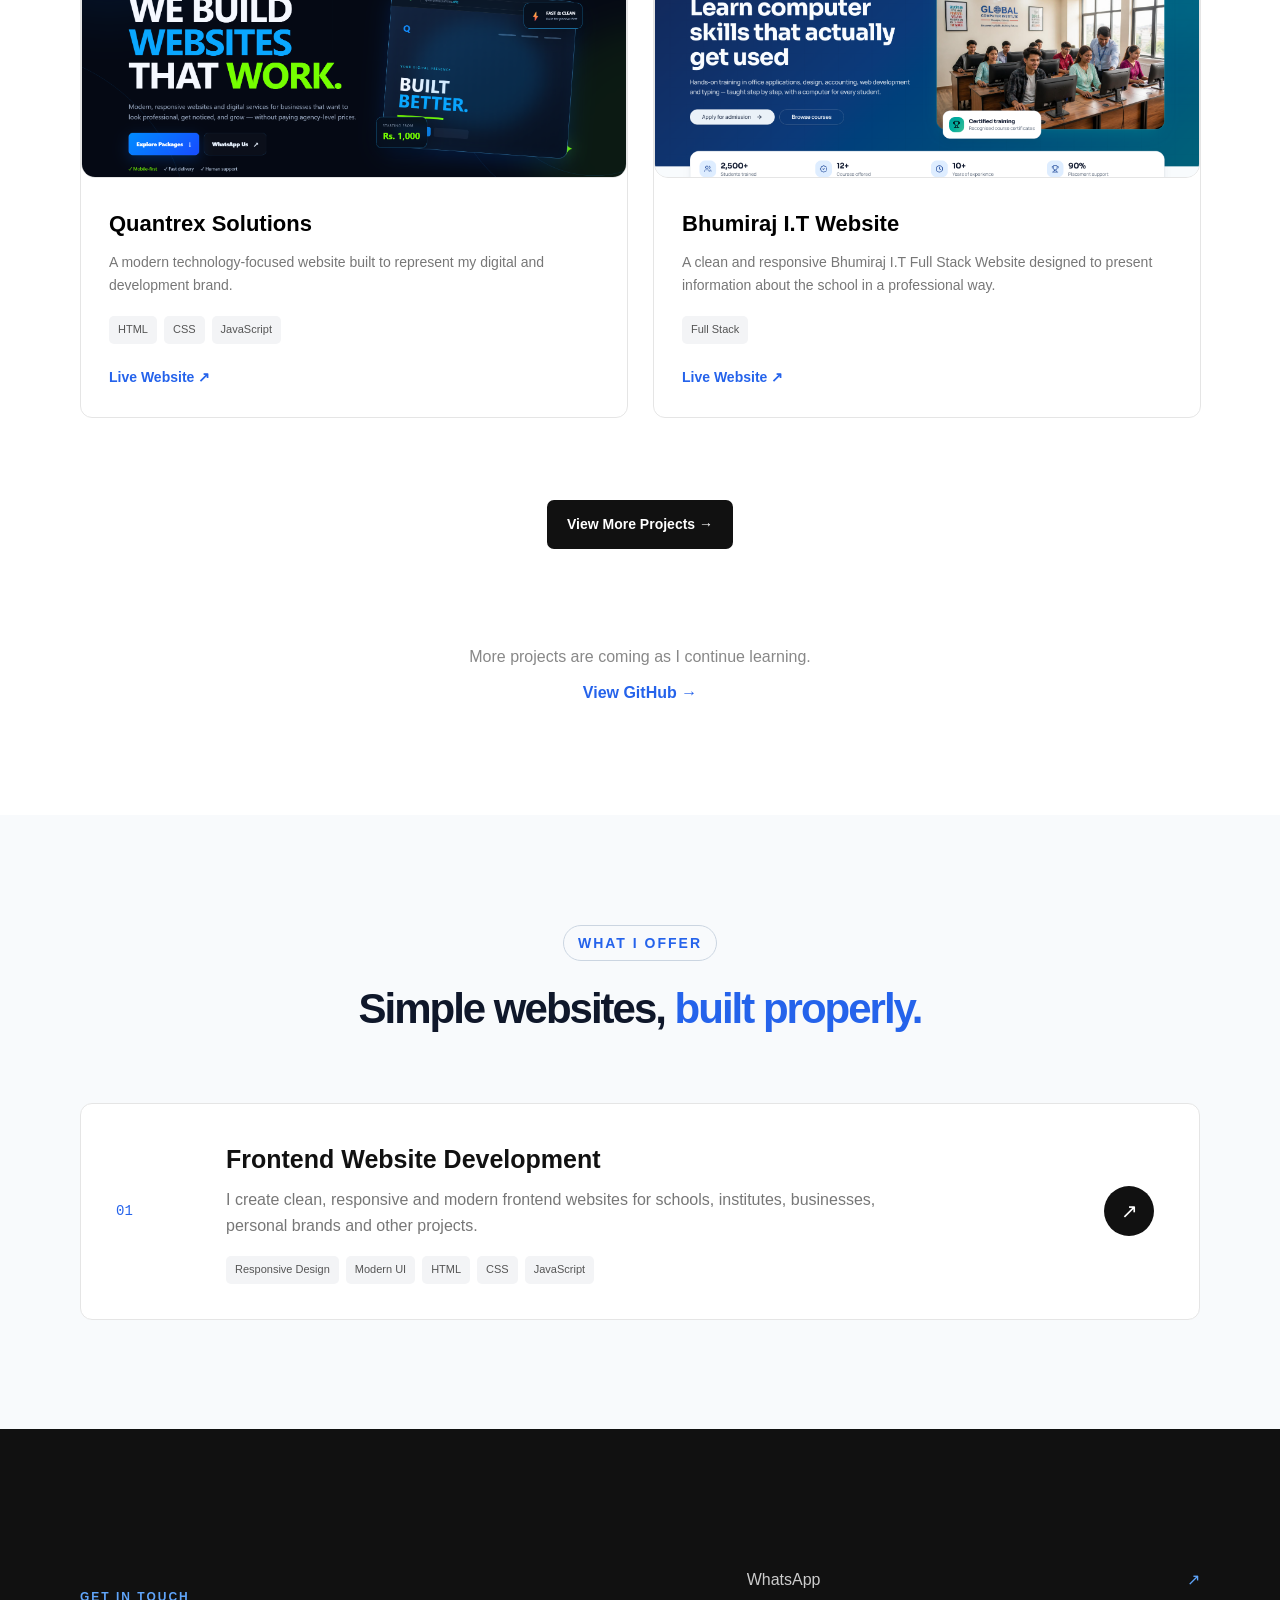
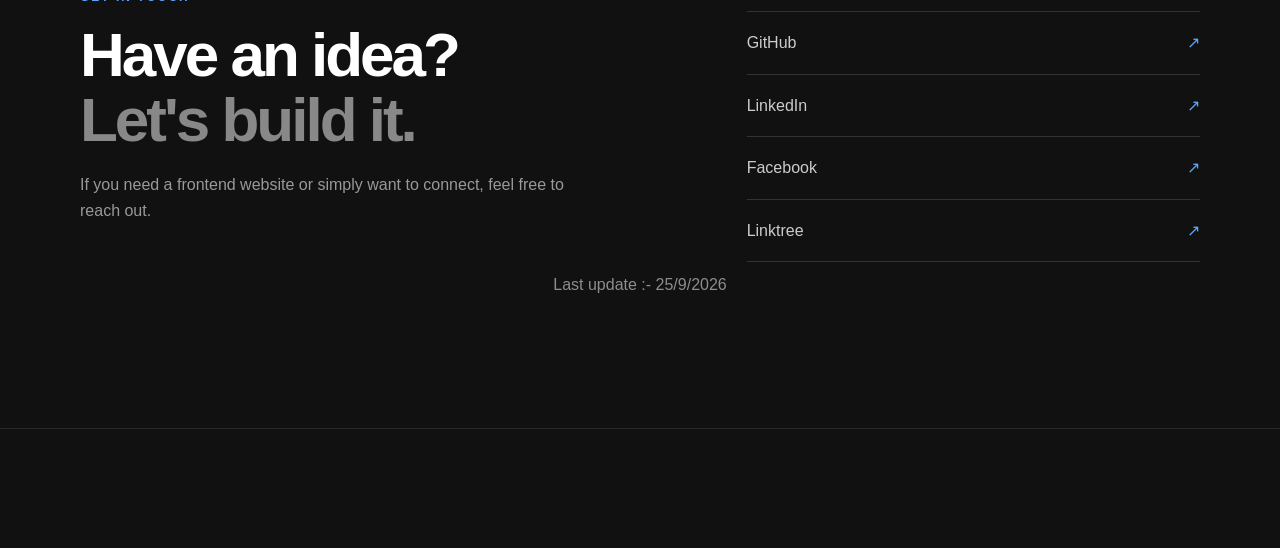
==== commit 86991ea1: "change" ====
--- a/index.html
+++ b/index.html
@@ -10,11 +10,30 @@
     <title>Kiaan Bhatta | Software Engineer, AI/ML Enthusiast & Web Developer</title>
 
     <meta name="description"
-        content="Kiaan Bhatta - Class 9 student, frontend developer and future Software Engineer & AI/ML Engineer.">
+        content="Kiaan Bhatta is a Class 9 student and web developer from Nepal, building real-world websites, programming projects and exploring AI/ML technologies..">
 
     <link rel="stylesheet" href="style.css">
     <link rel="stylesheet" href="https://cdnjs.cloudflare.com/ajax/libs/font-awesome/6.5.2/css/all.min.css">
     <link rel="icon" type="image/png" href="images/favicon.png">
+
+    <script type="application/ld+json">
+{
+  "@context": "https://schema.org",
+  "@type": "ProfilePage",
+  "mainEntity": {
+    "@type": "Person",
+    "name": "Kiaan Bhatta",
+    "url": "https://www.kiaanbhatta.com.np/",
+    "image": "https://www.kiaanbhatta.com.np/images/profile.jpg",
+    "jobTitle": "Student Developer & AI Enthusiast",
+    "description": "Class 9 student, web developer and aspiring Software Engineer & AI/ML Engineer from Nepal.",
+    "sameAs": [
+      "YOUR-GITHUB-URL",
+      "YOUR-LINKEDIN-URL"
+    ]
+  }
+}
+</script>
 
 
 </head>
@@ -408,51 +427,51 @@
 
 
         <section class="tech-orbit">
-  <div class="tech-orbit__intro">
-    <h2 style="color: #3f71dc;">My Tech Stack</h2>
-    <p>The tools and languages I build with - A quick look at my core toolkit</p>
-  </div>
-
-  <div class="tech-orbit__stage">
-    <div class="tech-orbit__glow tech-orbit__glow--outer"></div>
-    <div class="tech-orbit__glow tech-orbit__glow--inner"></div>
-
-    <div class="tech-orbit__ring tech-orbit__ring--outer"></div>
-    <div class="tech-orbit__ring tech-orbit__ring--inner"></div>
-
-    <div class="tech-orbit__core">
-      <i class="fa-solid fa-code"></i>
-    </div>
-
-    <div class="tech-orbit__path-wrap tech-orbit__path-wrap--outer">
-      <div class="tech-orbit__path tech-orbit__path--outer">
-        <div class="tech-orbit__item" style="--angle: -30deg;">
-          <div class="tech-orbit__node" data-tip="GitHub"><i class="fa-brands fa-github"></i></div>
-        </div>
-        <div class="tech-orbit__item" style="--angle: 90deg;">
-          <div class="tech-orbit__node" data-tip="HTML5"><i class="fa-brands fa-html5"></i></div>
-        </div>
-        <div class="tech-orbit__item" style="--angle: 210deg;">
-          <div class="tech-orbit__node" data-tip="React"><i class="fa-brands fa-react"></i></div>
-        </div>
-      </div>
-    </div>
-
-    <div class="tech-orbit__path-wrap tech-orbit__path-wrap--inner">
-      <div class="tech-orbit__path tech-orbit__path--inner">
-        <div class="tech-orbit__item" style="--angle: -90deg;">
-          <div class="tech-orbit__node" data-tip="JavaScript"><i class="fa-brands fa-js"></i></div>
-        </div>
-        <div class="tech-orbit__item" style="--angle: 30deg;">
-          <div class="tech-orbit__node" data-tip="CSS3"><i class="fa-brands fa-css3-alt"></i></div>
-        </div>
-        <div class="tech-orbit__item" style="--angle: 150deg;">
-          <div class="tech-orbit__node" data-tip="Node.js"><i class="fa-brands fa-node-js"></i></div>
-        </div>
-      </div>
-    </div>
-  </div>
-</section>
+            <div class="tech-orbit__intro">
+                <h2 style="color: #3f71dc;">My Tech Stack</h2>
+                <p>The tools and languages I build with - A quick look at my core toolkit</p>
+            </div>
+
+            <div class="tech-orbit__stage">
+                <div class="tech-orbit__glow tech-orbit__glow--outer"></div>
+                <div class="tech-orbit__glow tech-orbit__glow--inner"></div>
+
+                <div class="tech-orbit__ring tech-orbit__ring--outer"></div>
+                <div class="tech-orbit__ring tech-orbit__ring--inner"></div>
+
+                <div class="tech-orbit__core">
+                    <i class="fa-solid fa-code"></i>
+                </div>
+
+                <div class="tech-orbit__path-wrap tech-orbit__path-wrap--outer">
+                    <div class="tech-orbit__path tech-orbit__path--outer">
+                        <div class="tech-orbit__item" style="--angle: -30deg;">
+                            <div class="tech-orbit__node" data-tip="GitHub"><i class="fa-brands fa-github"></i></div>
+                        </div>
+                        <div class="tech-orbit__item" style="--angle: 90deg;">
+                            <div class="tech-orbit__node" data-tip="HTML5"><i class="fa-brands fa-html5"></i></div>
+                        </div>
+                        <div class="tech-orbit__item" style="--angle: 210deg;">
+                            <div class="tech-orbit__node" data-tip="React"><i class="fa-brands fa-react"></i></div>
+                        </div>
+                    </div>
+                </div>
+
+                <div class="tech-orbit__path-wrap tech-orbit__path-wrap--inner">
+                    <div class="tech-orbit__path tech-orbit__path--inner">
+                        <div class="tech-orbit__item" style="--angle: -90deg;">
+                            <div class="tech-orbit__node" data-tip="JavaScript"><i class="fa-brands fa-js"></i></div>
+                        </div>
+                        <div class="tech-orbit__item" style="--angle: 30deg;">
+                            <div class="tech-orbit__node" data-tip="CSS3"><i class="fa-brands fa-css3-alt"></i></div>
+                        </div>
+                        <div class="tech-orbit__item" style="--angle: 150deg;">
+                            <div class="tech-orbit__node" data-tip="Node.js"><i class="fa-brands fa-node-js"></i></div>
+                        </div>
+                    </div>
+                </div>
+            </div>
+        </section>
 
 
         <!-- ================= PROJECTS ================= -->
@@ -606,7 +625,7 @@
                             <p>
                                 A clean and responsive Bhumiraj I.T Full Stack Website
                                 designed to present information about
-                                the school in a professional way. 
+                                the school in a professional way.
                             </p>
 
                             <div class="technologies">
@@ -622,12 +641,12 @@
                     </article>
 
 
-                    
-
-                    
-
-
-                    
+
+
+
+
+
+
 
                 </div>
 
@@ -640,13 +659,13 @@
 
             <div class="hero-buttons" style="display: flex; justify-content: center;">
 
-                        <a href="project.html" class="primary-button" style="margin: 50px auto;">
-                            View More Projects →
-                        </a>
-
-                        
-
-                    </div>
+                <a href="project.html" class="primary-button" style="margin: 50px auto;">
+                    View More Projects →
+                </a>
+
+
+
+            </div>
 
             <div class="more-projects">
                 <p>
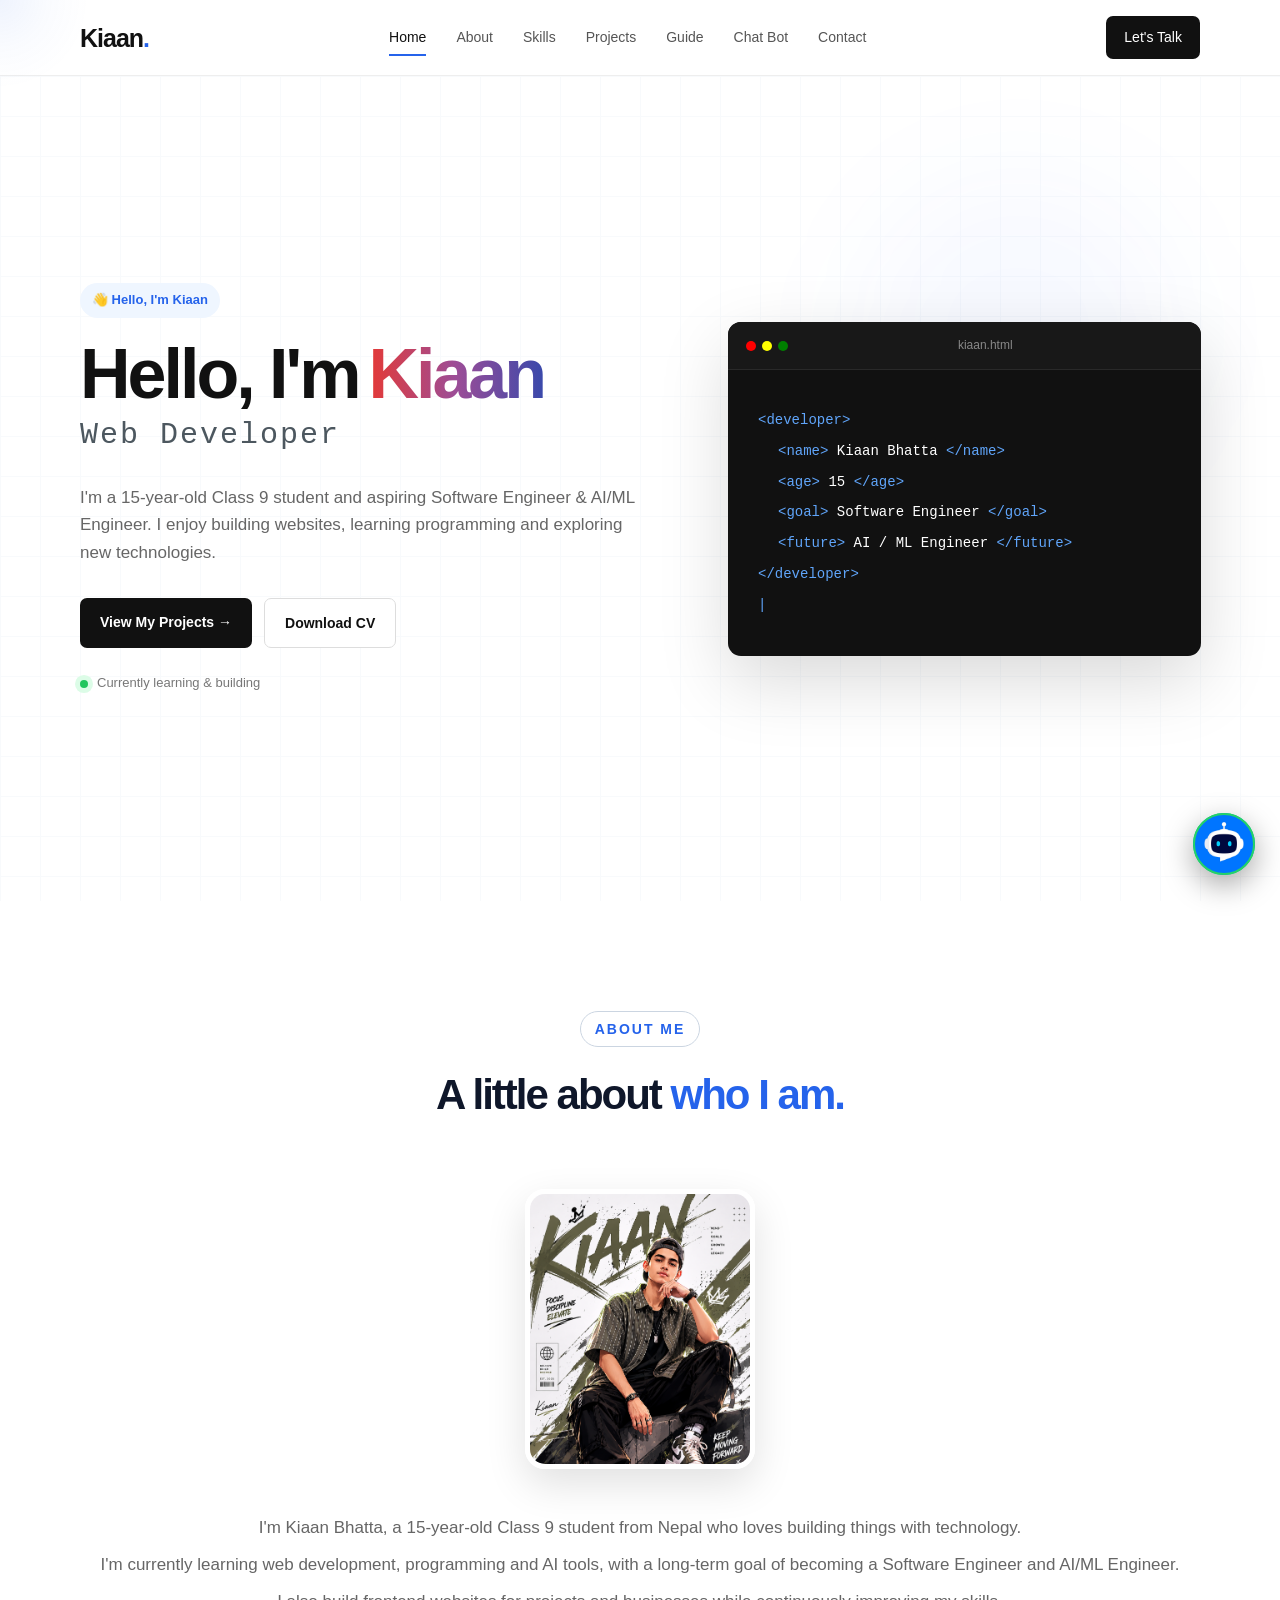
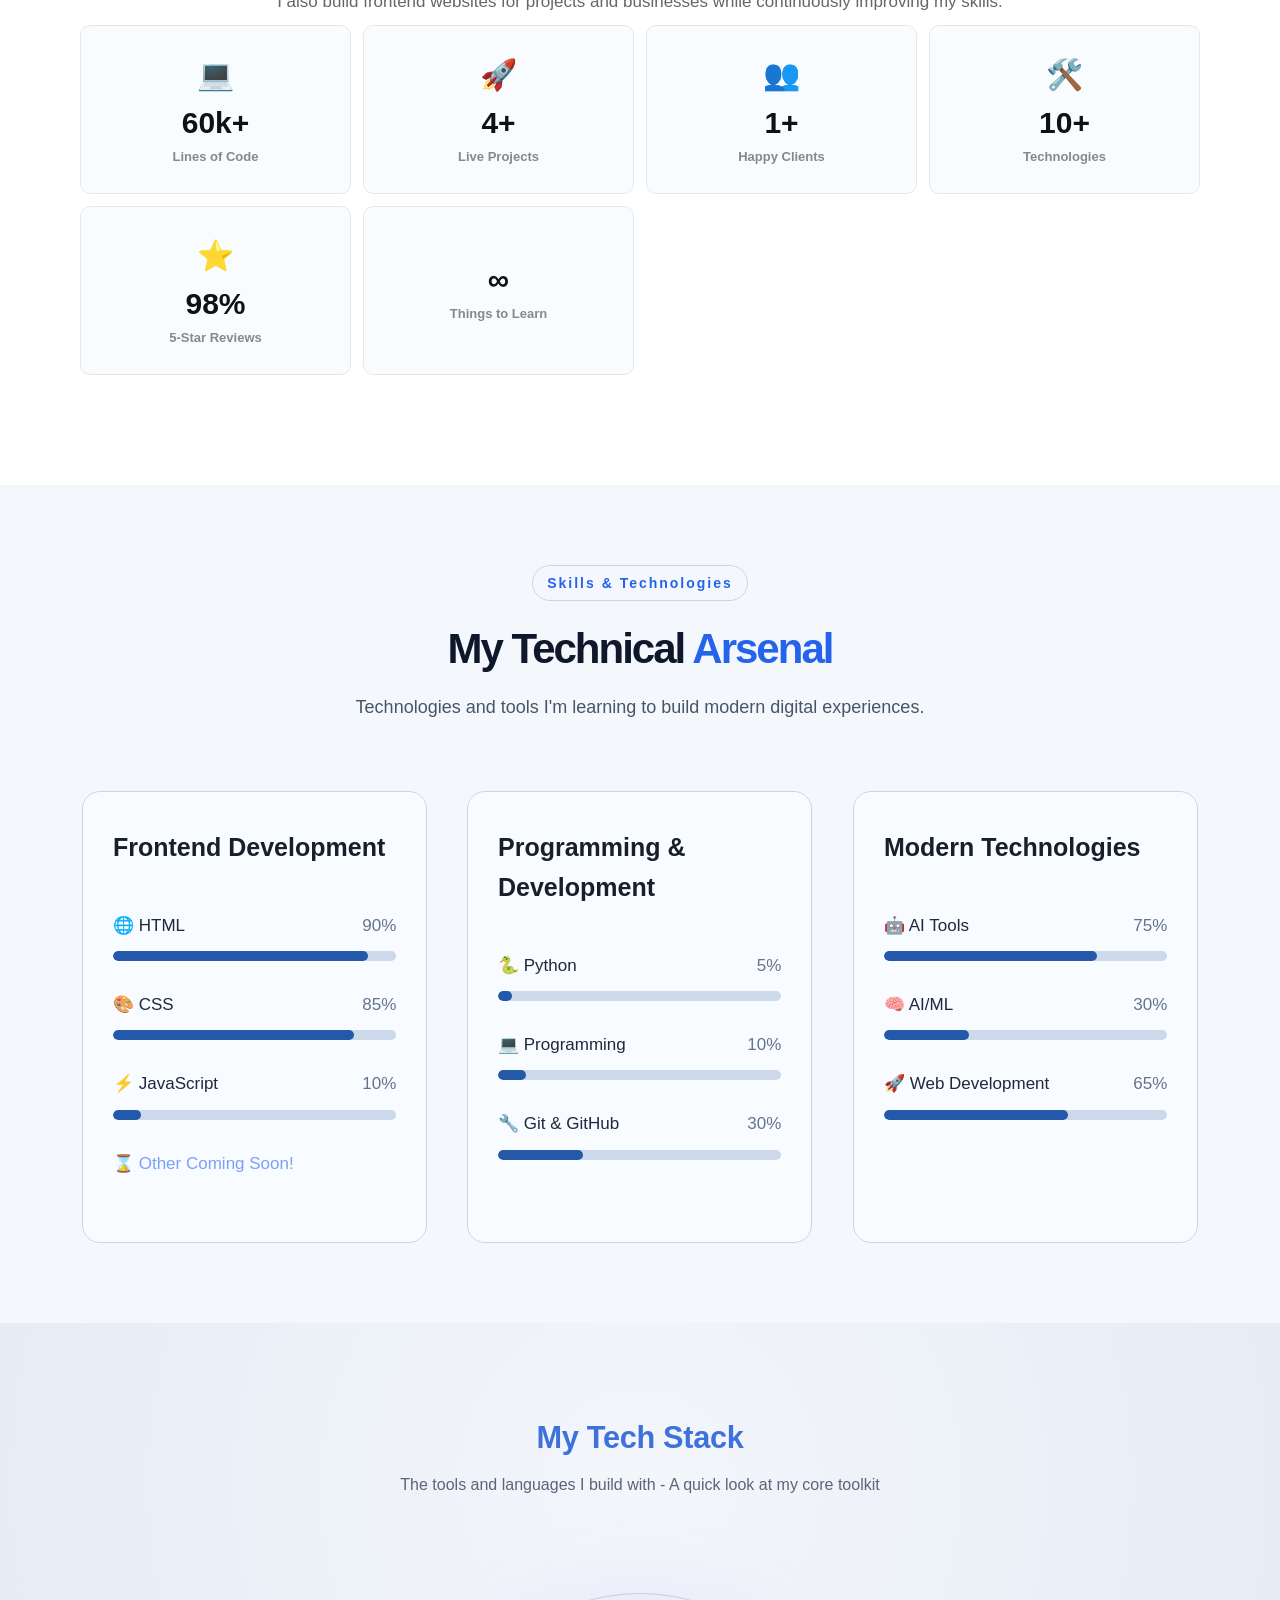
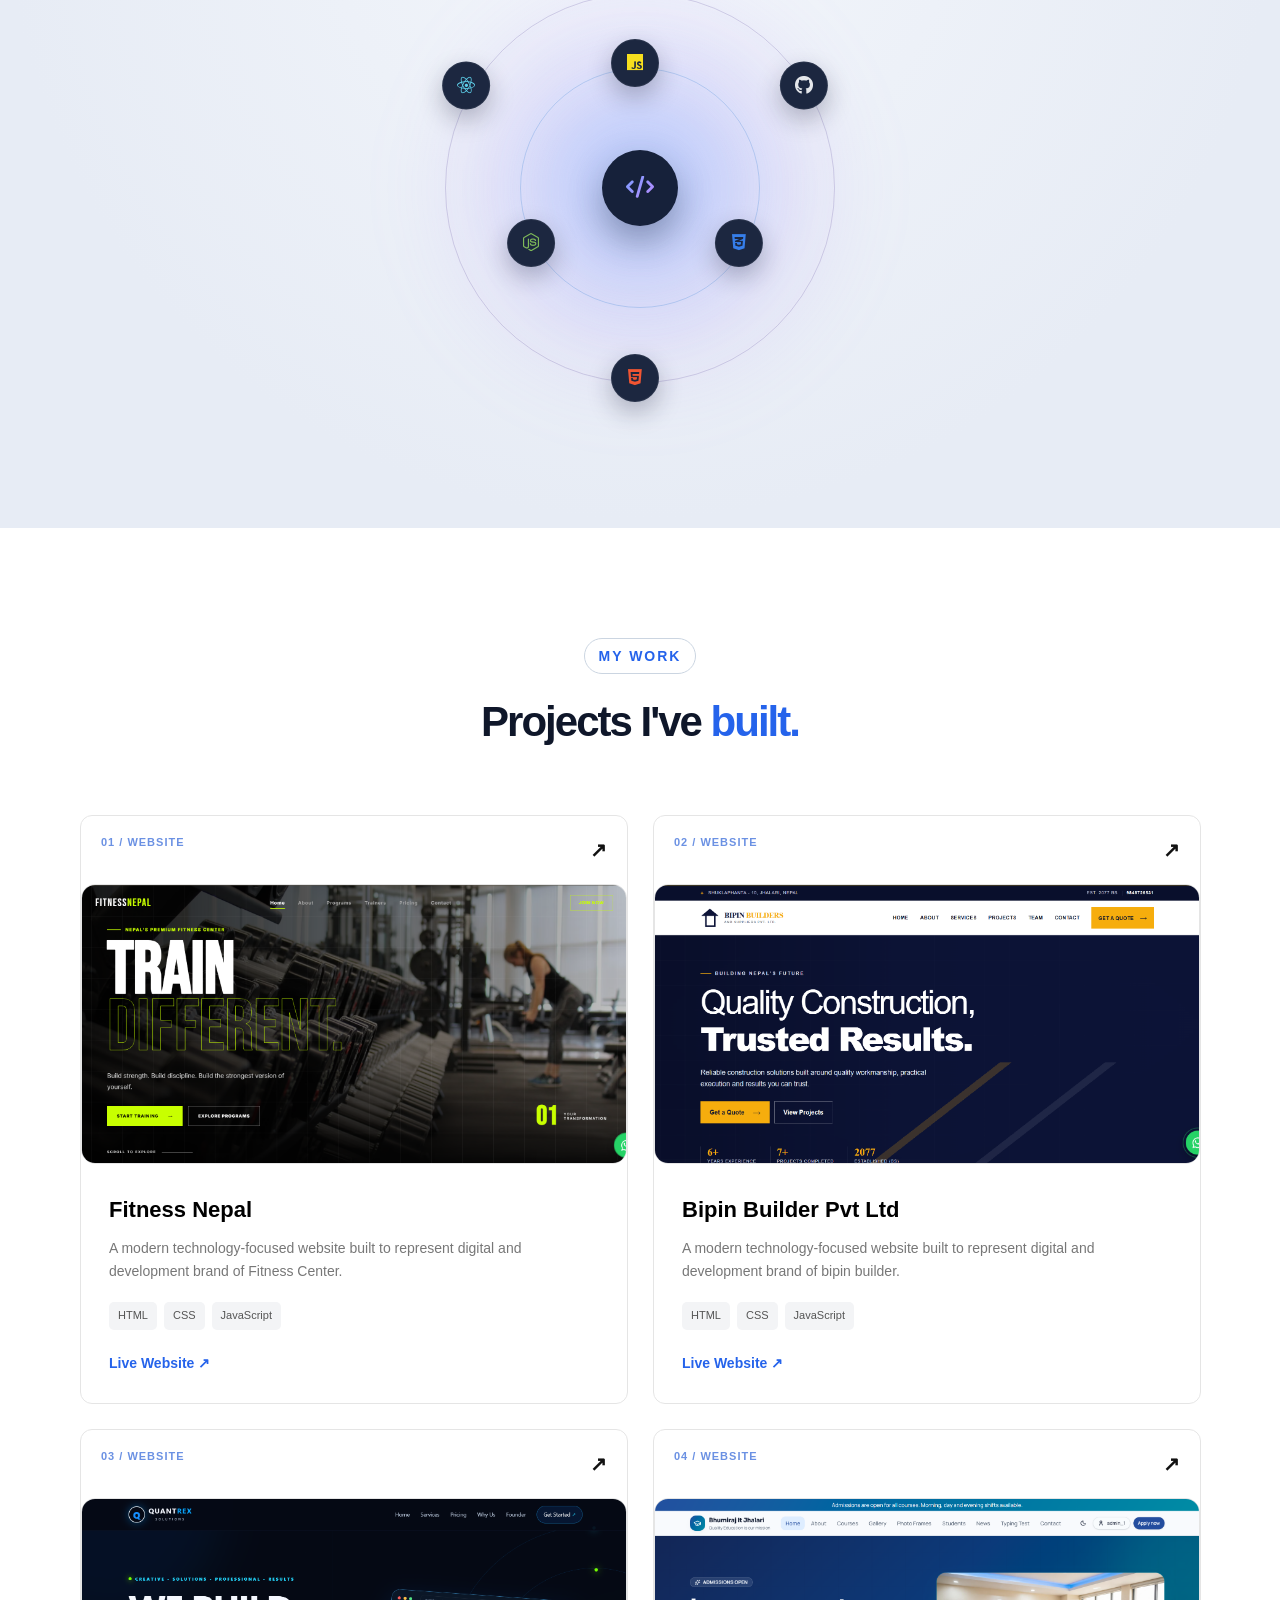
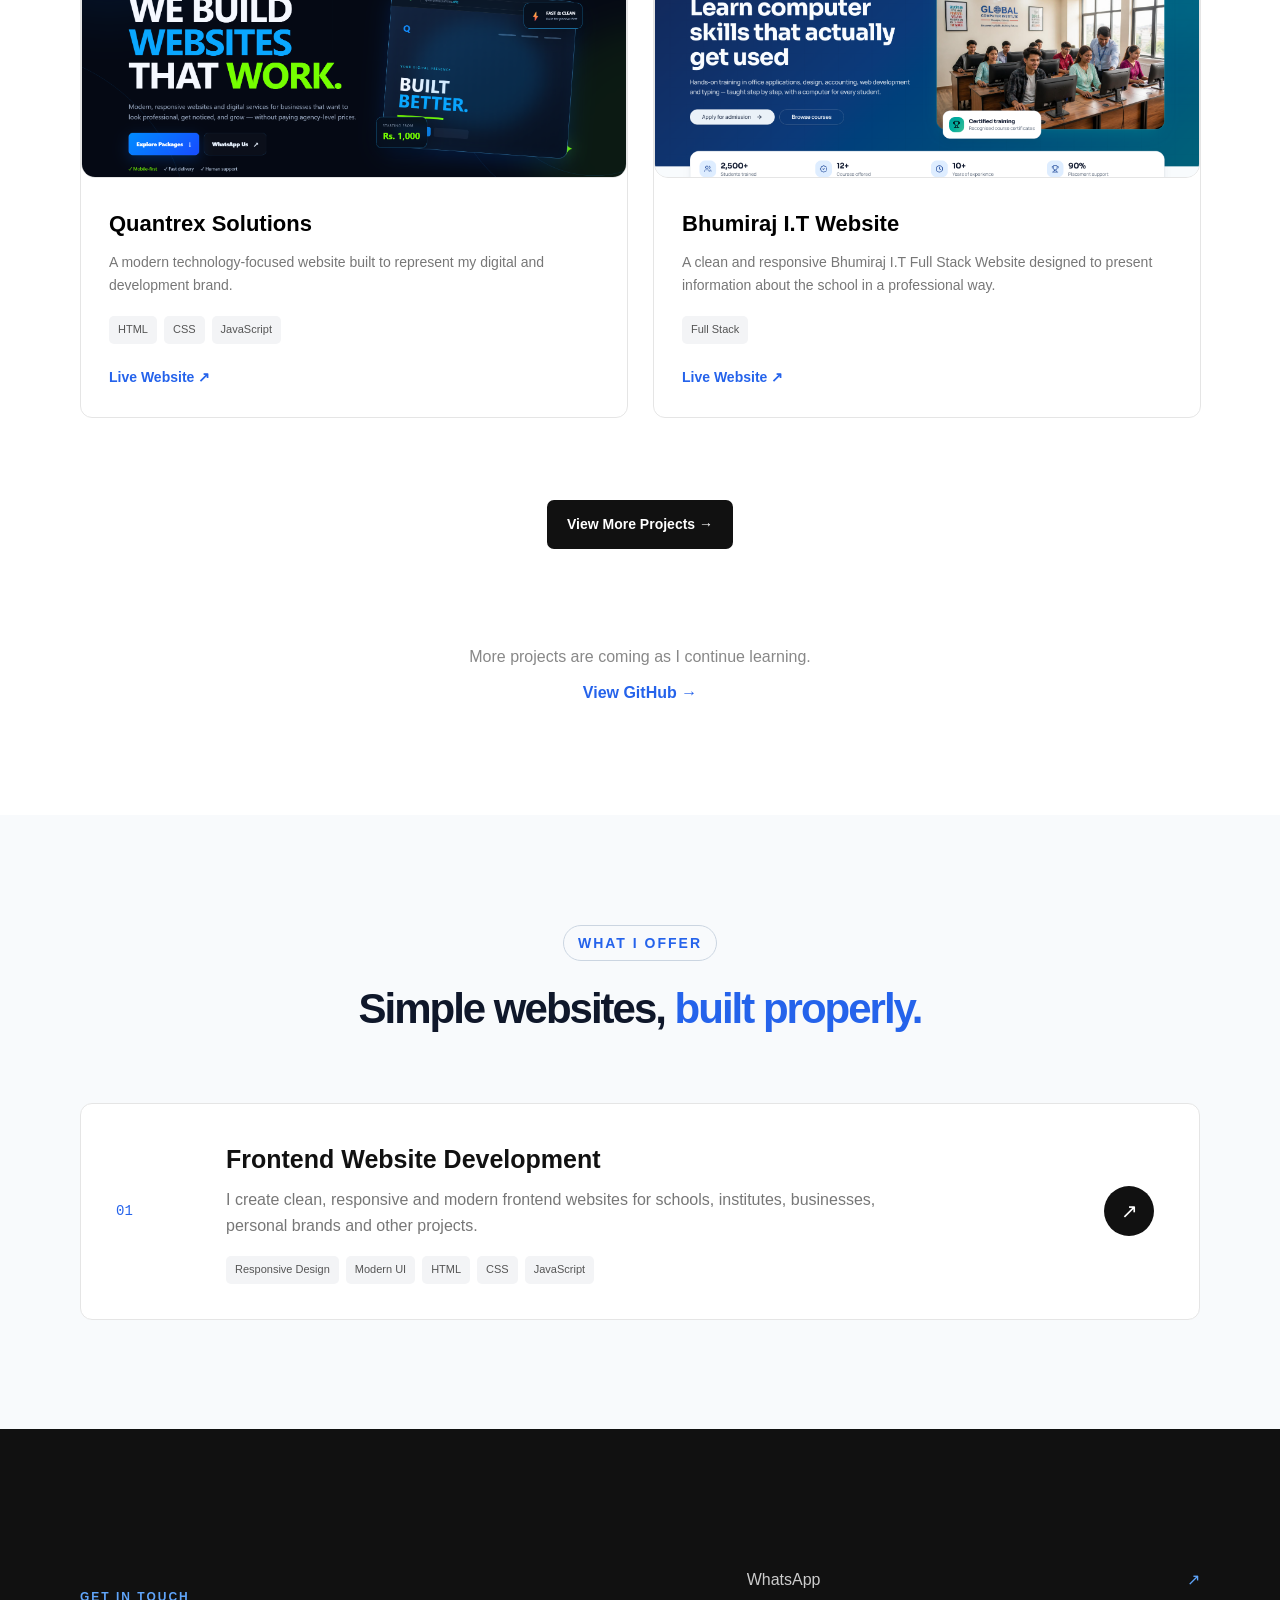
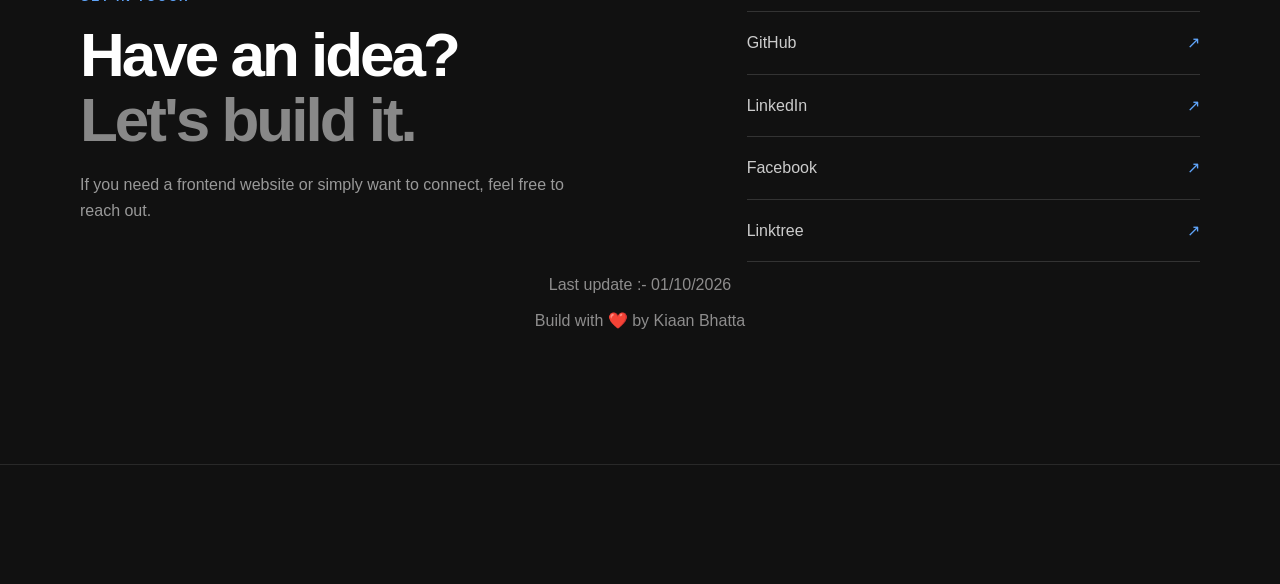
==== commit 13db61da: "change" ====
--- a/index.html
+++ b/index.html
@@ -234,18 +234,13 @@
                         </div>
 
                         <div class="about-info">
-
+                            
                             <div class="info-box">
-                                <strong>🎂</strong>
-                                <strong>15</strong>
-                                <span>Years Old</span>
-                            </div>
-
-                            <div class="info-box">
-                                <strong>🏫</strong>
-                                <strong>9</strong>
-                                <span>Class</span>
-                            </div>
+                                <strong>💻</strong>
+                                <strong>60k+</strong>
+                                <span>Lines of Code</span>
+                            </div>
+                            
 
                             <div class="info-box">
                                 <strong>🚀</strong>
@@ -784,7 +779,8 @@
 
             </div>
 
-            <p class="last-update">Last update :- 25/9/2026</p>
+            <p class="last-update">Last update :- 01/10/2026</p>
+        <p class="last-update">Build with ❤️ by Kiaan Bhatta</p>
 
 
         </section>
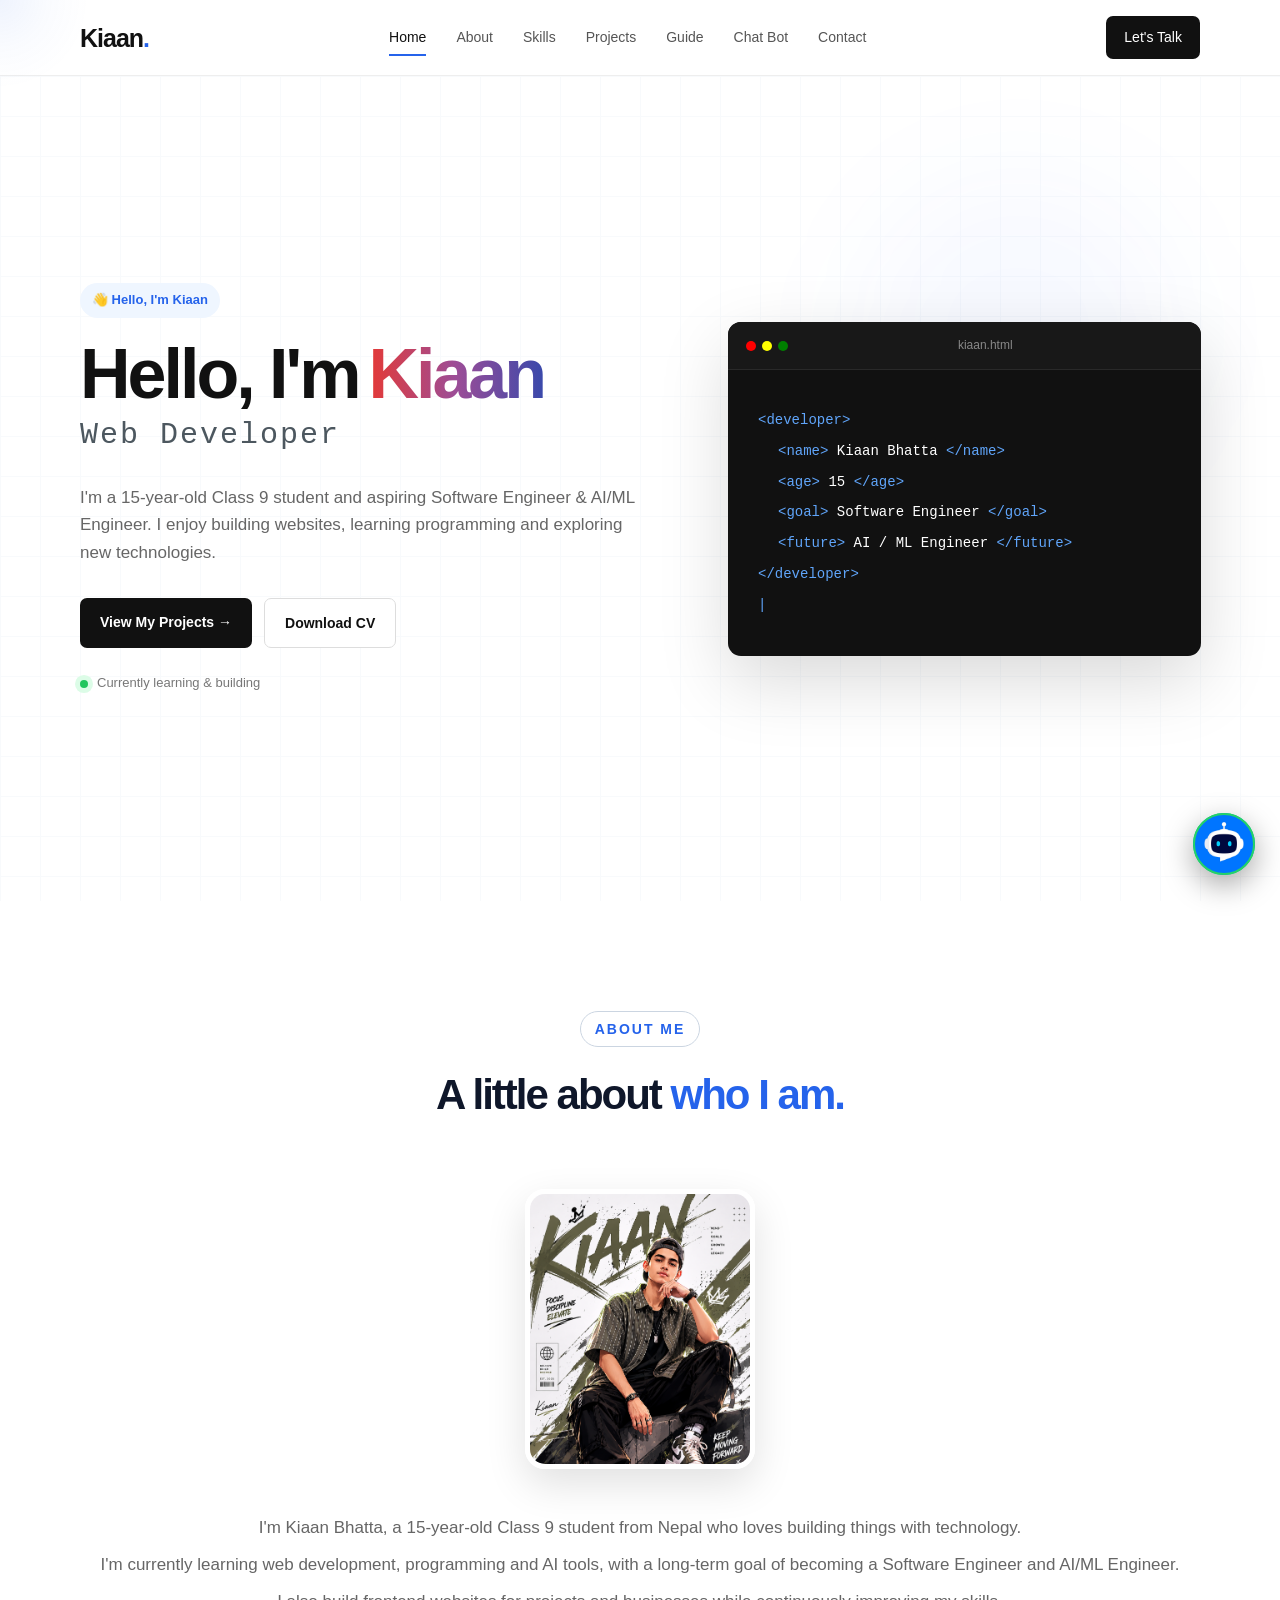
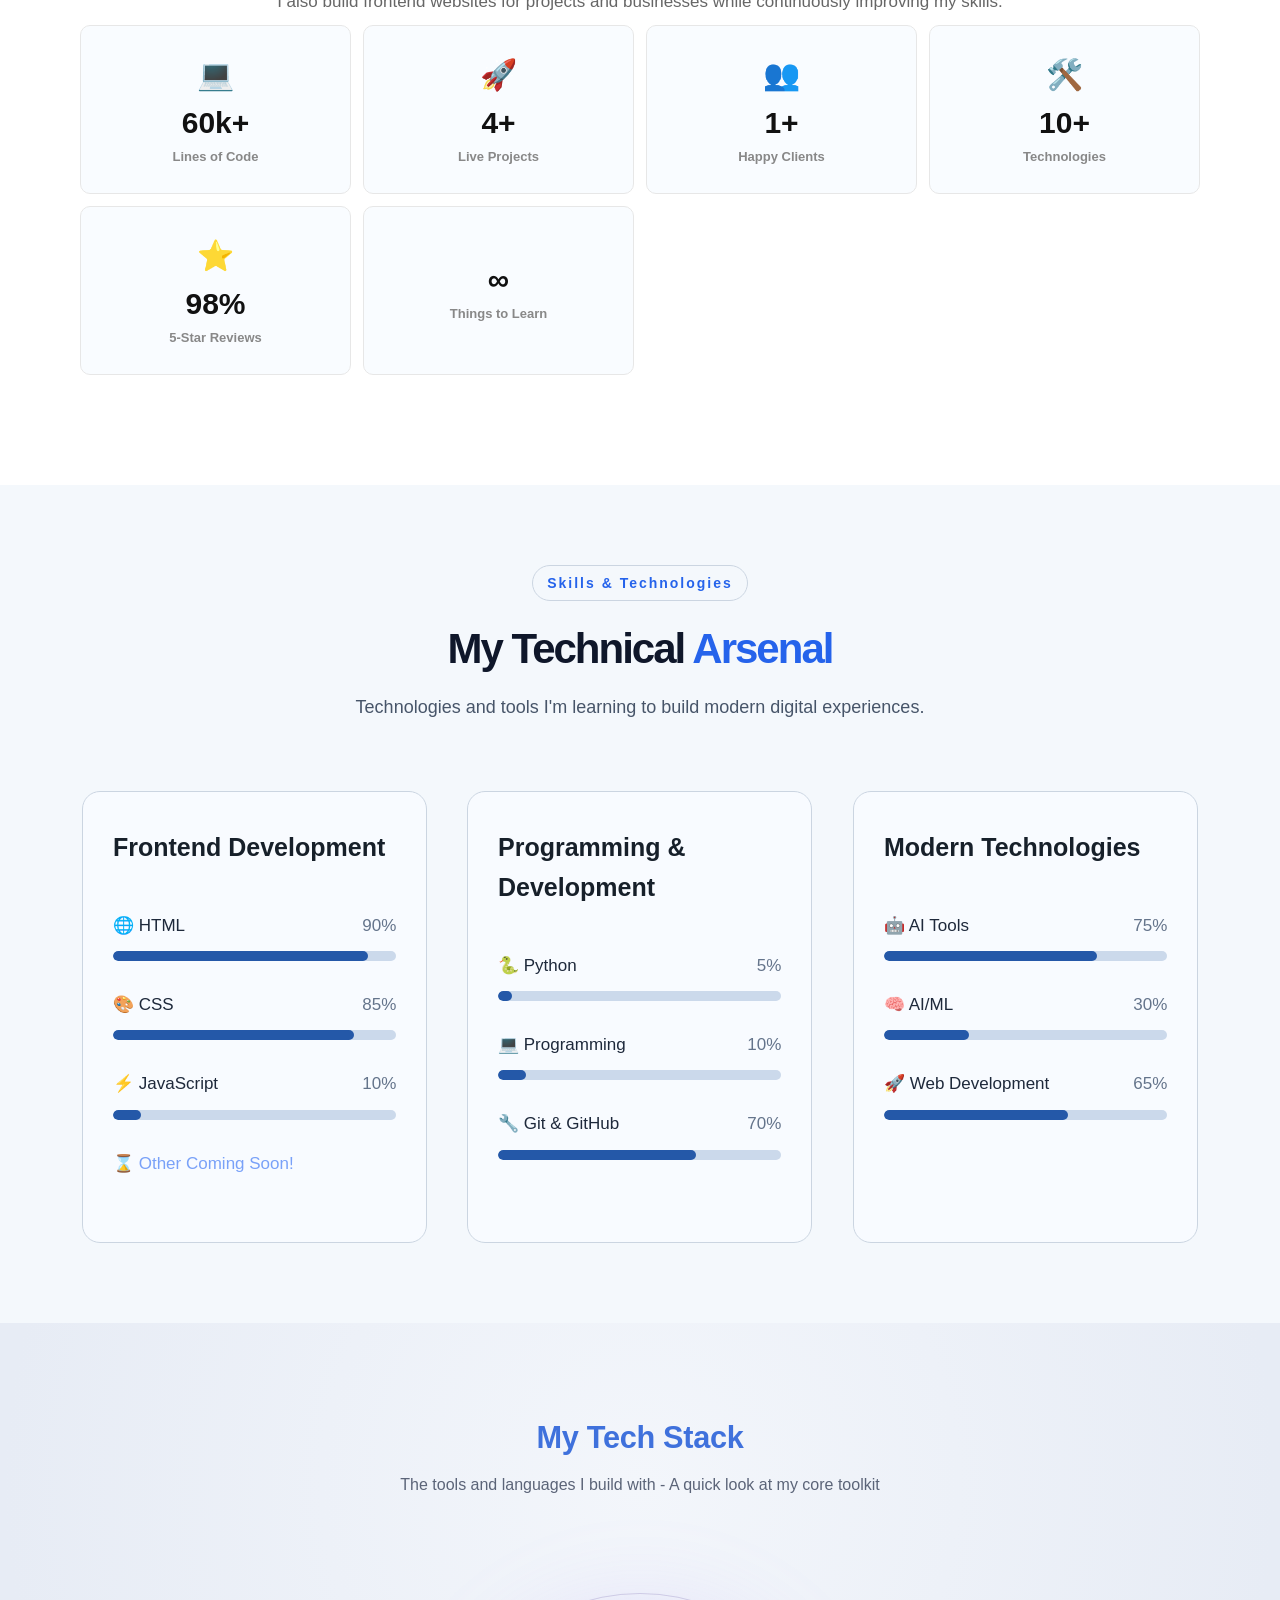
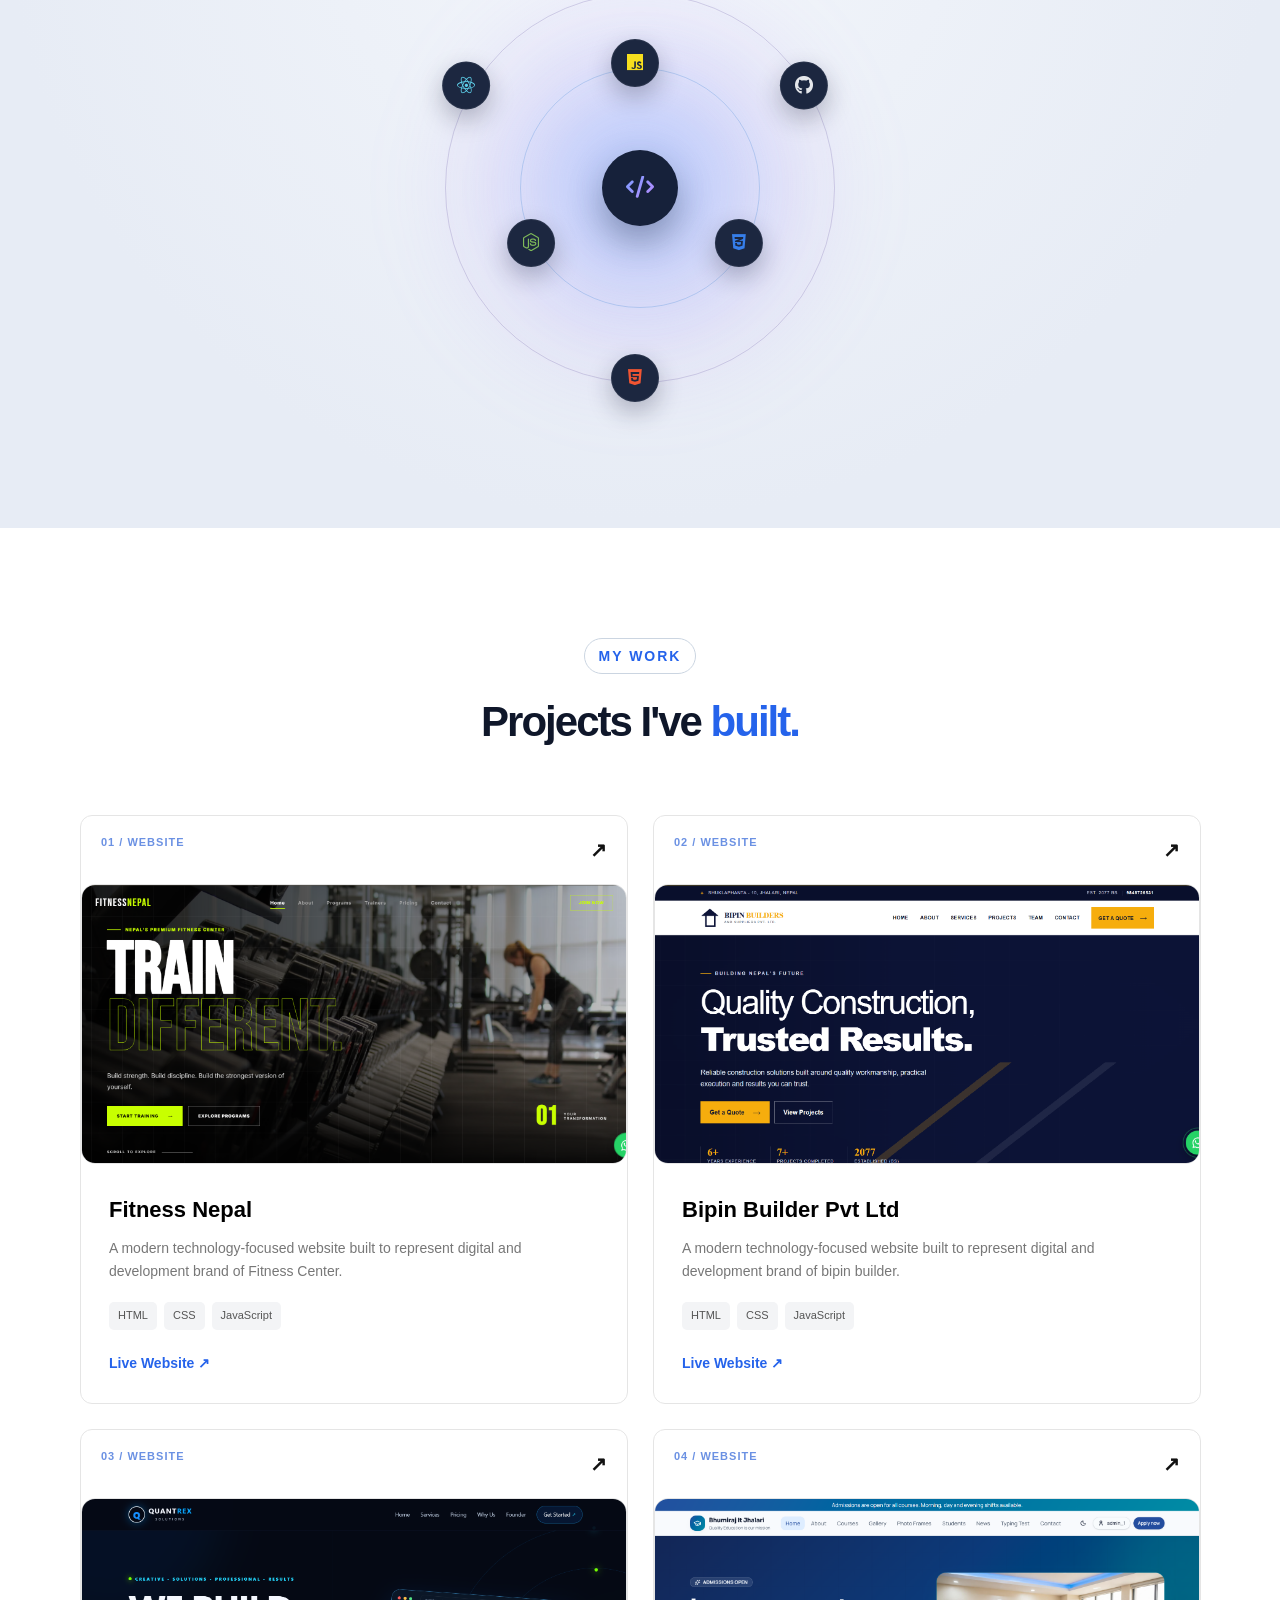
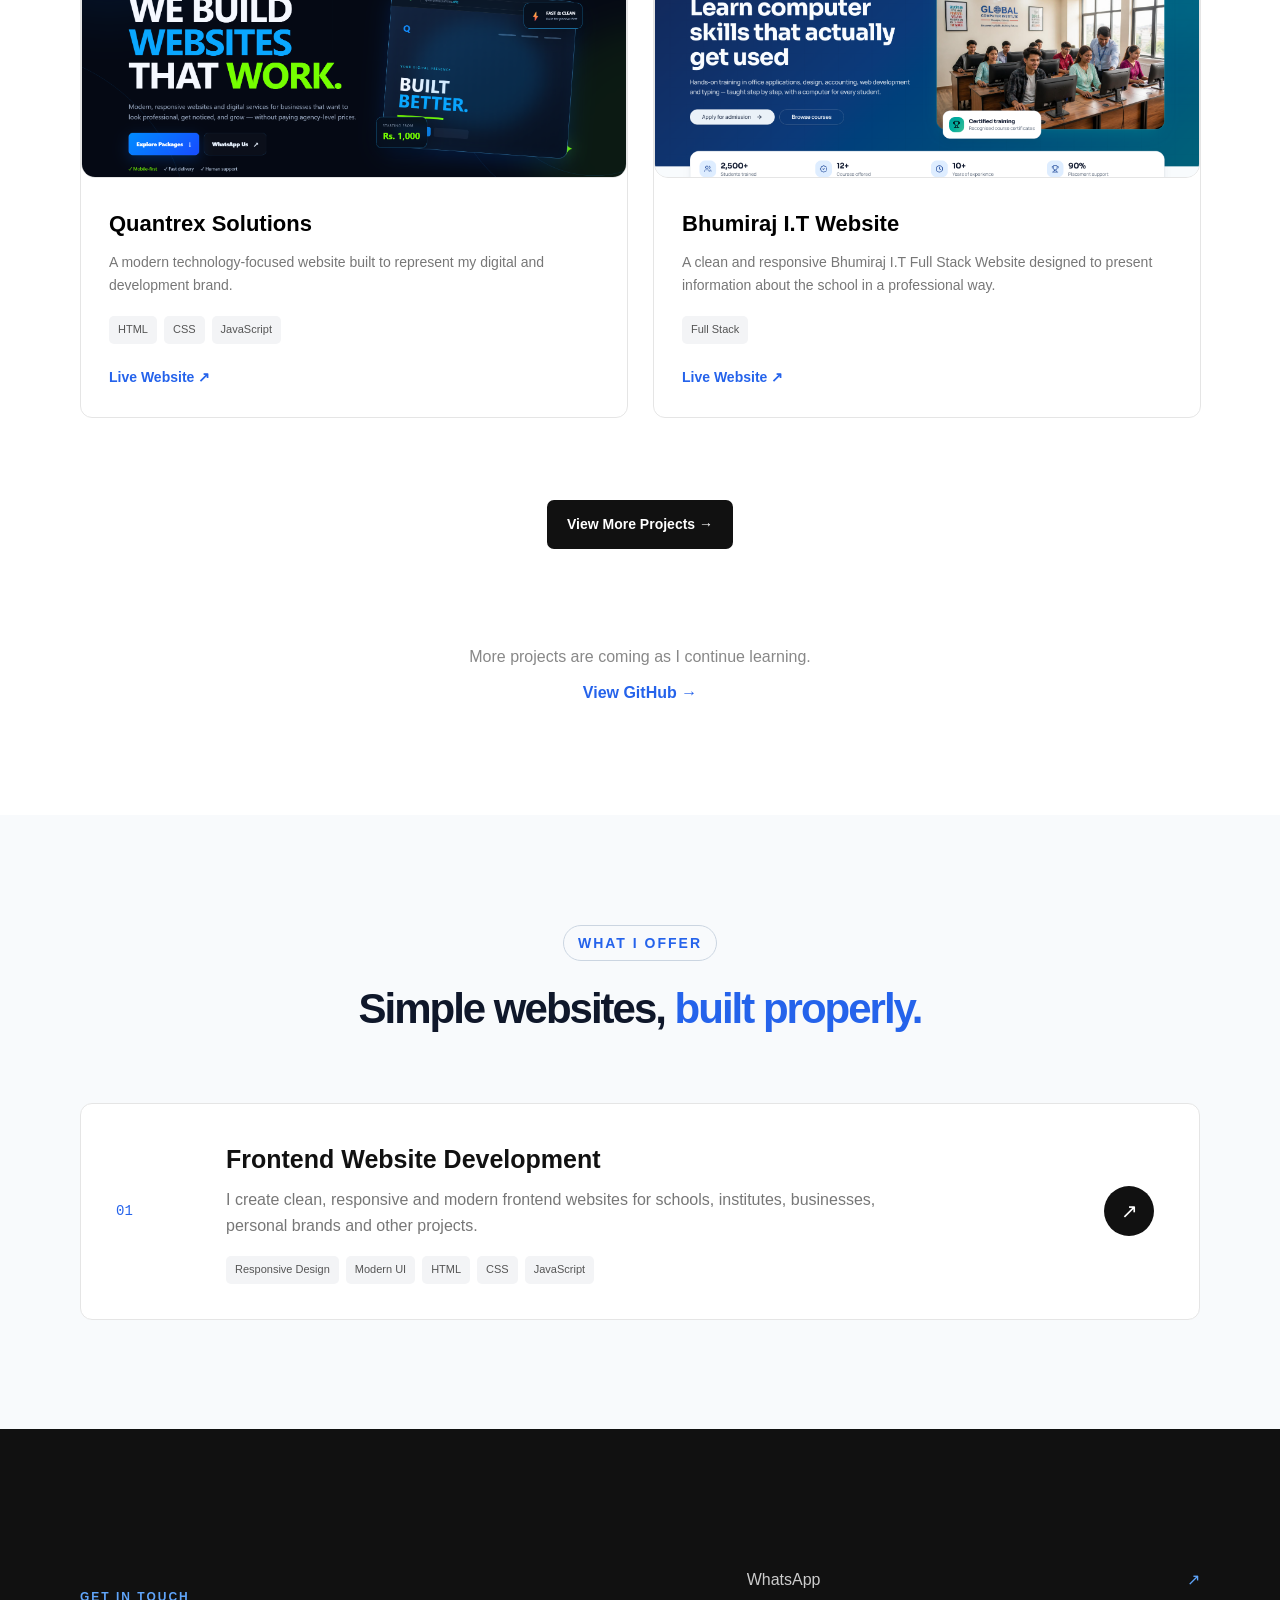
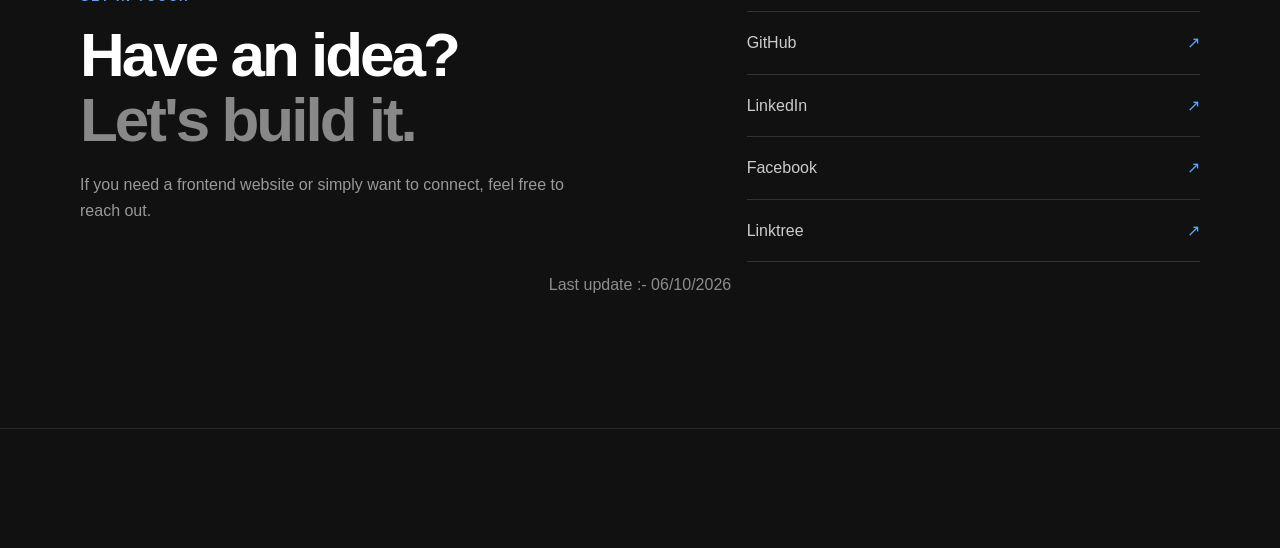
==== commit 6d919450: "change" ====
--- a/index.html
+++ b/index.html
@@ -370,10 +370,10 @@
                         <div class="skill">
                             <div class="skill-info">
                                 <span>🔧 Git & GitHub</span>
-                                <span>30%</span>
+                                <span>70%</span>
                             </div>
                             <div class="progress">
-                                <div class="progress-bar" style="width: 30%;"></div>
+                                <div class="progress-bar" style="width: 70%;"></div>
                             </div>
                         </div>
 
@@ -779,8 +779,7 @@
 
             </div>
 
-            <p class="last-update">Last update :- 01/10/2026</p>
-        <p class="last-update">Build with ❤️ by Kiaan Bhatta</p>
+            <p class="last-update">Last update :- 06/10/2026</p>
 
 
         </section>
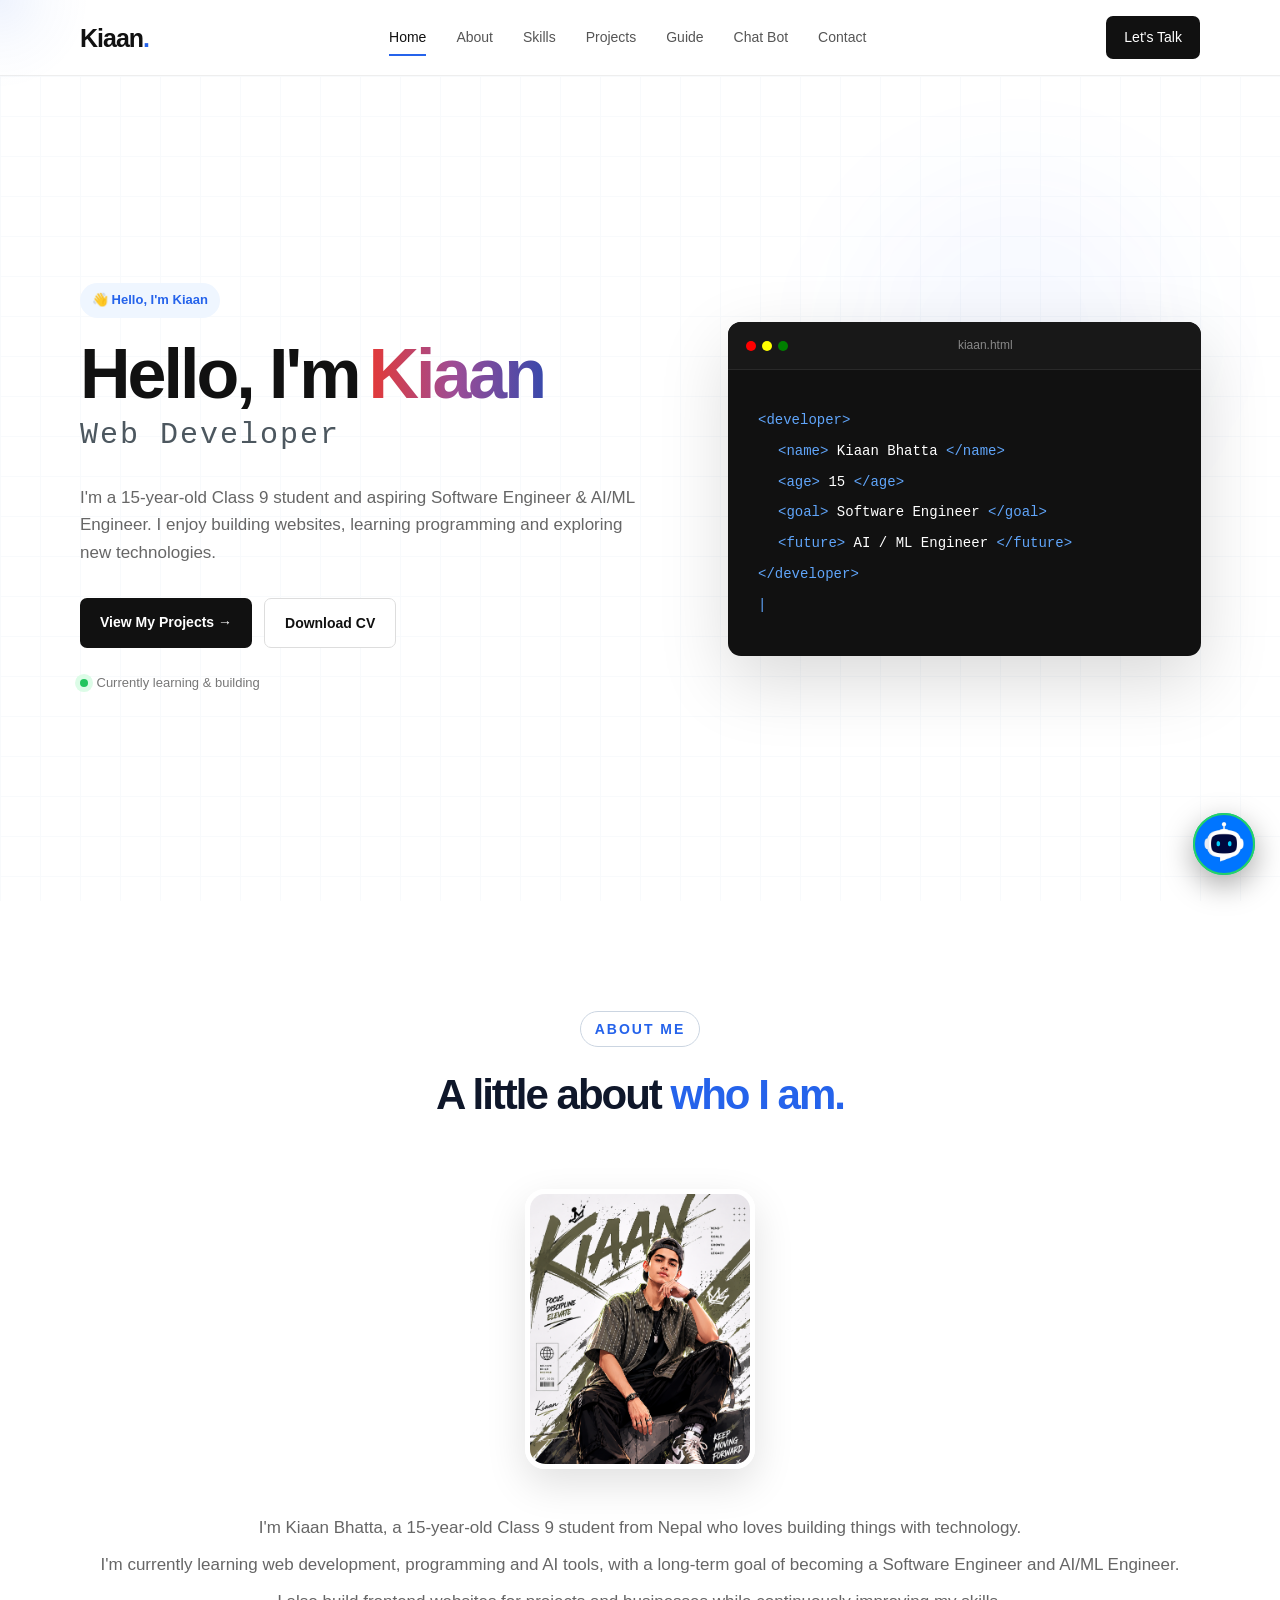
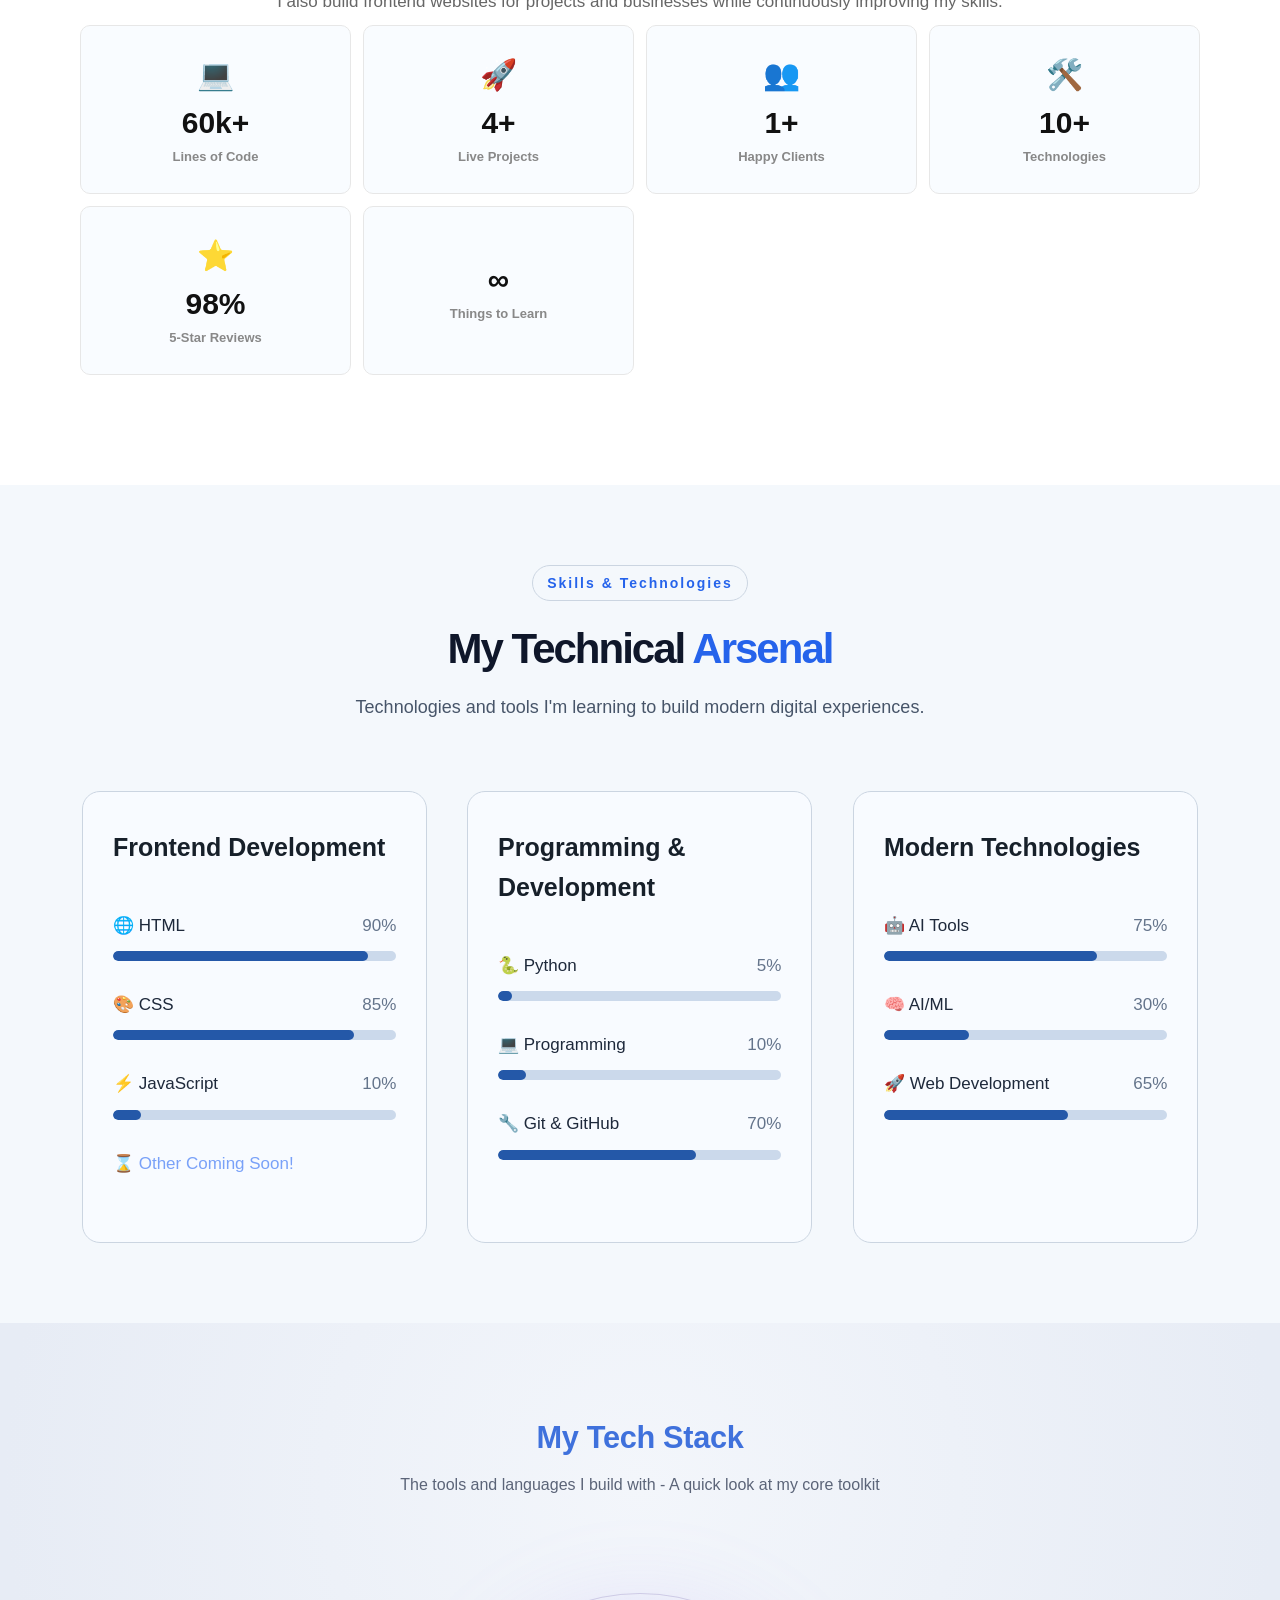
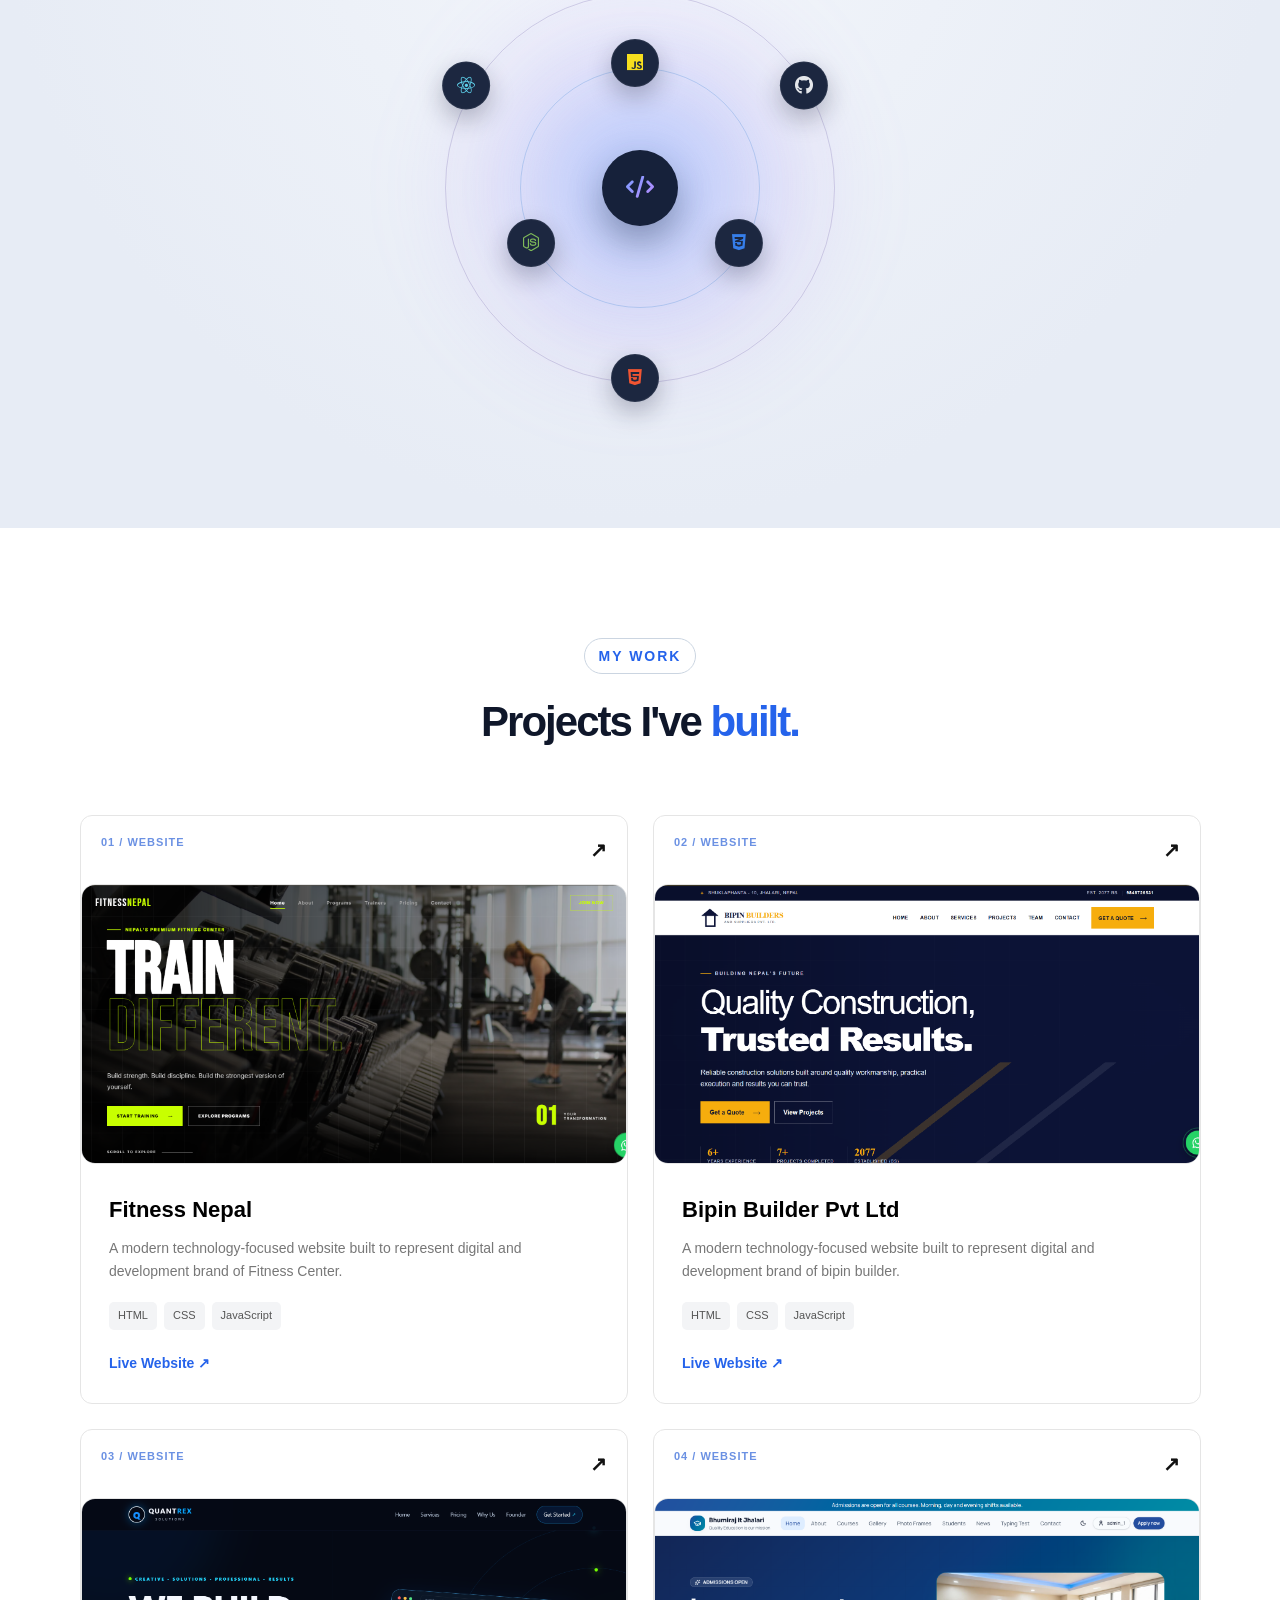
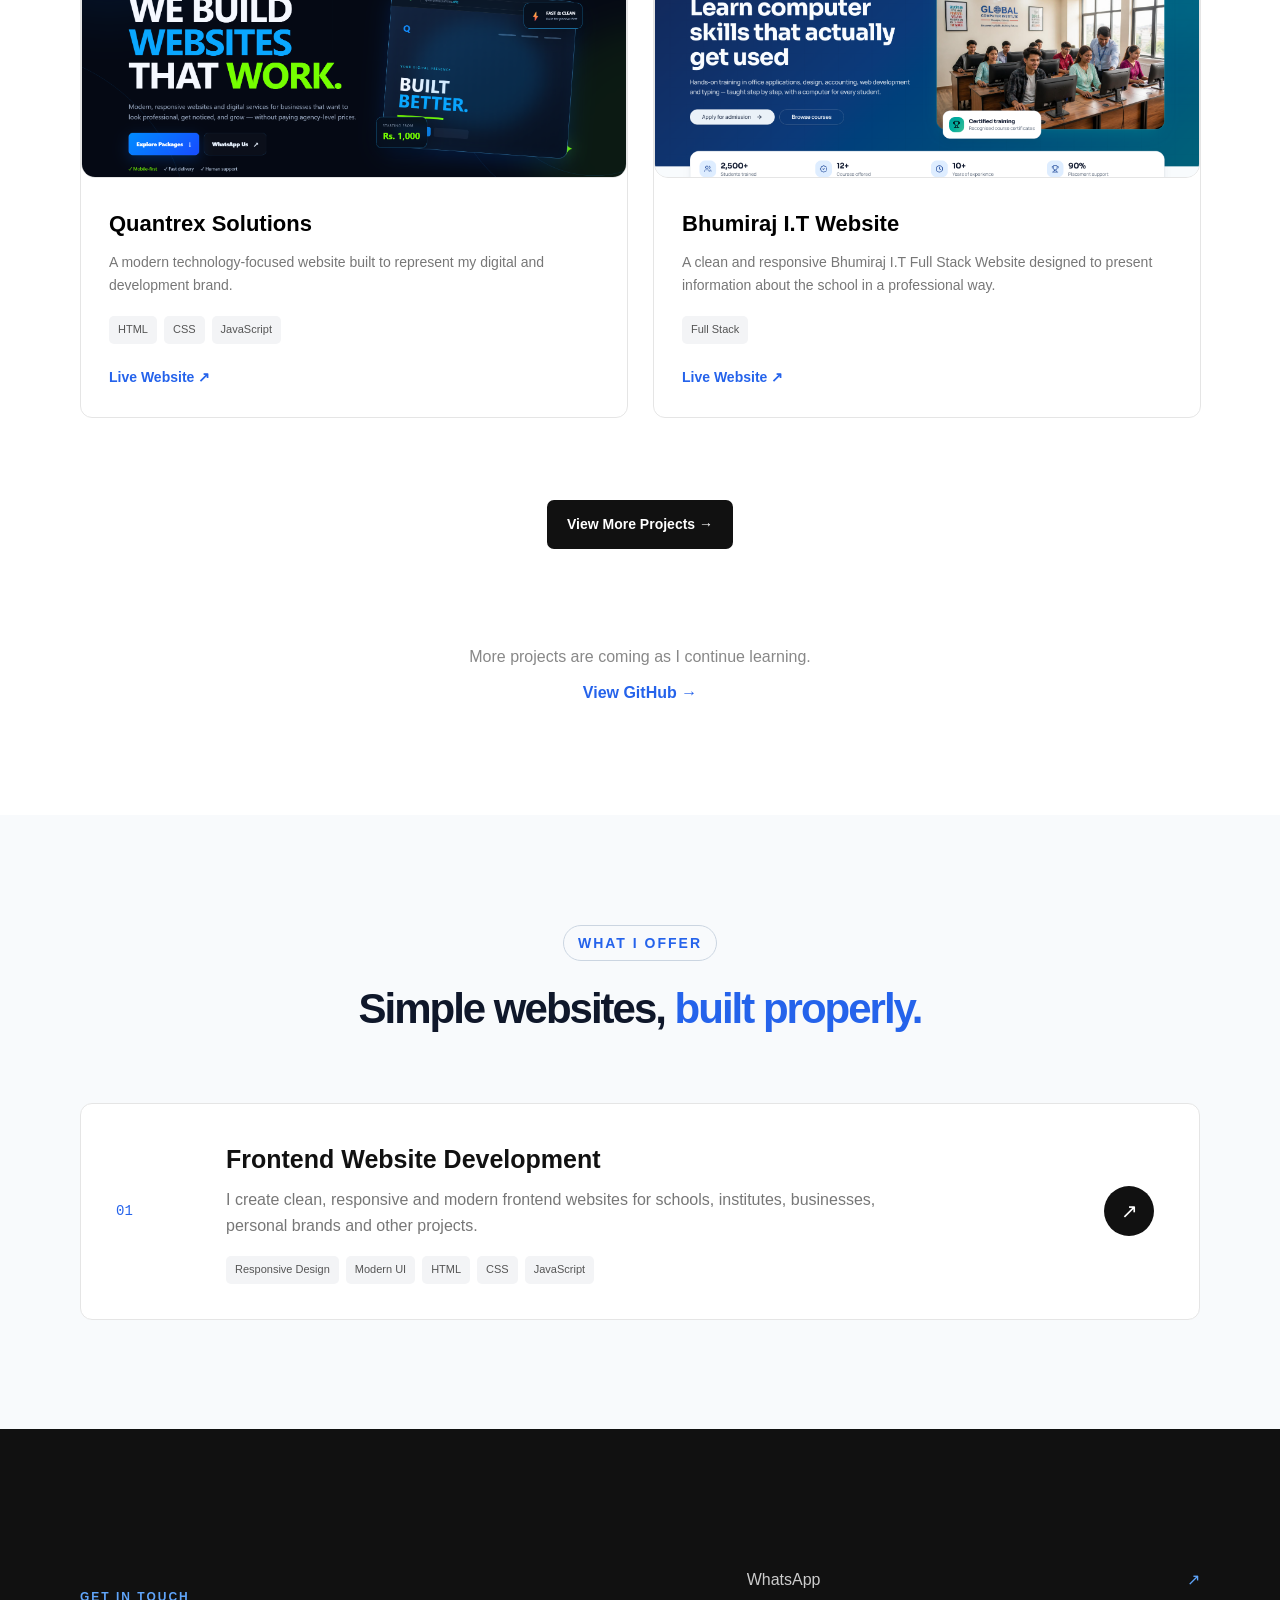
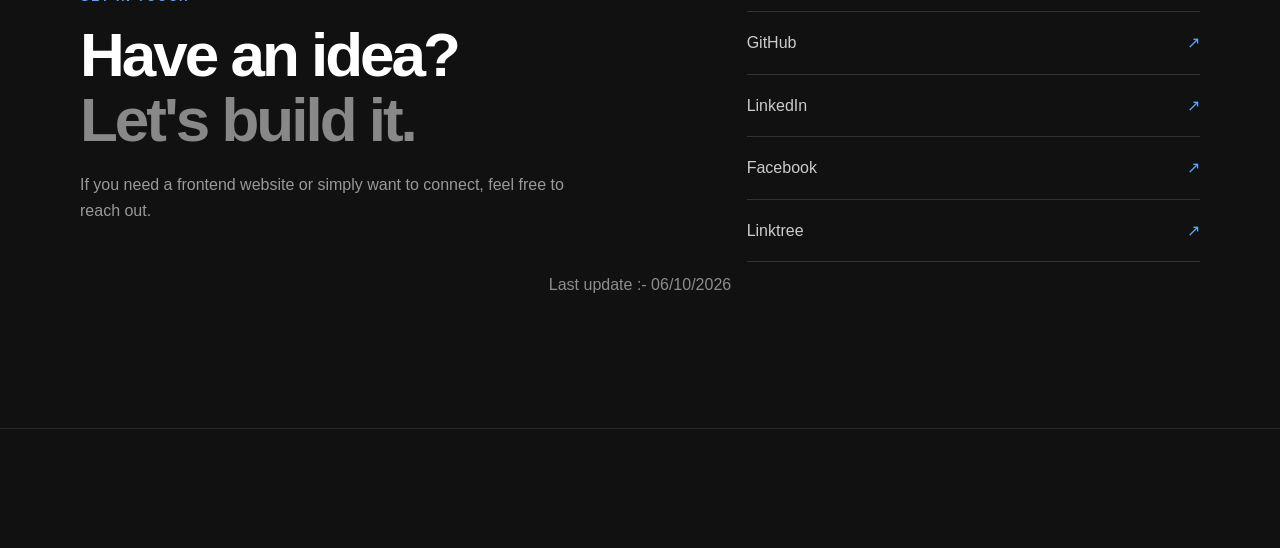
==== commit ace24aba: "change" ====
--- a/index.html
+++ b/index.html
@@ -8,6 +8,23 @@
 
 
     <title>Kiaan Bhatta | Software Engineer, AI/ML Enthusiast & Web Developer</title>
+
+    <meta name="author" content="Kiaan Bhatta">
+    <meta name="robots" content="index, follow">
+    <link rel="canonical" href="https://www.kiaanbhatta.com.np/">
+
+    <meta property="og:type" content="website">
+    <meta property="og:title" content="Kiaan Bhatta | Web Developer & AI Enthusiast">
+    <meta property="og:description"
+        content="Explore my web development projects, technical skills, and AI experiments.">
+    <meta property="og:url" content="https://www.kiaanbhatta.com.np/">
+
+    <meta name="keywords" 
+        content="Kiaan Bhatta,Learning Full Stack Developelopment ,Web Developer Jhalari,Web Developer Nepal,Web Developer Kanchanpur,AI Web Developer,React Developer,Next.js Expert,TypeScript Developer,Modern Web Design,3D Websites,Premium Web Development,AI Integration,Chatbot Development,UI/UX Design,Digital Agency Nepal,Web Development Services" />
+
+
+
+
 
     <meta name="description"
         content="Kiaan Bhatta is a Class 9 student and web developer from Nepal, building real-world websites, programming projects and exploring AI/ML technologies..">
@@ -234,13 +251,13 @@
                         </div>
 
                         <div class="about-info">
-                            
+
                             <div class="info-box">
                                 <strong>💻</strong>
                                 <strong>60k+</strong>
                                 <span>Lines of Code</span>
                             </div>
-                            
+
 
                             <div class="info-box">
                                 <strong>🚀</strong>
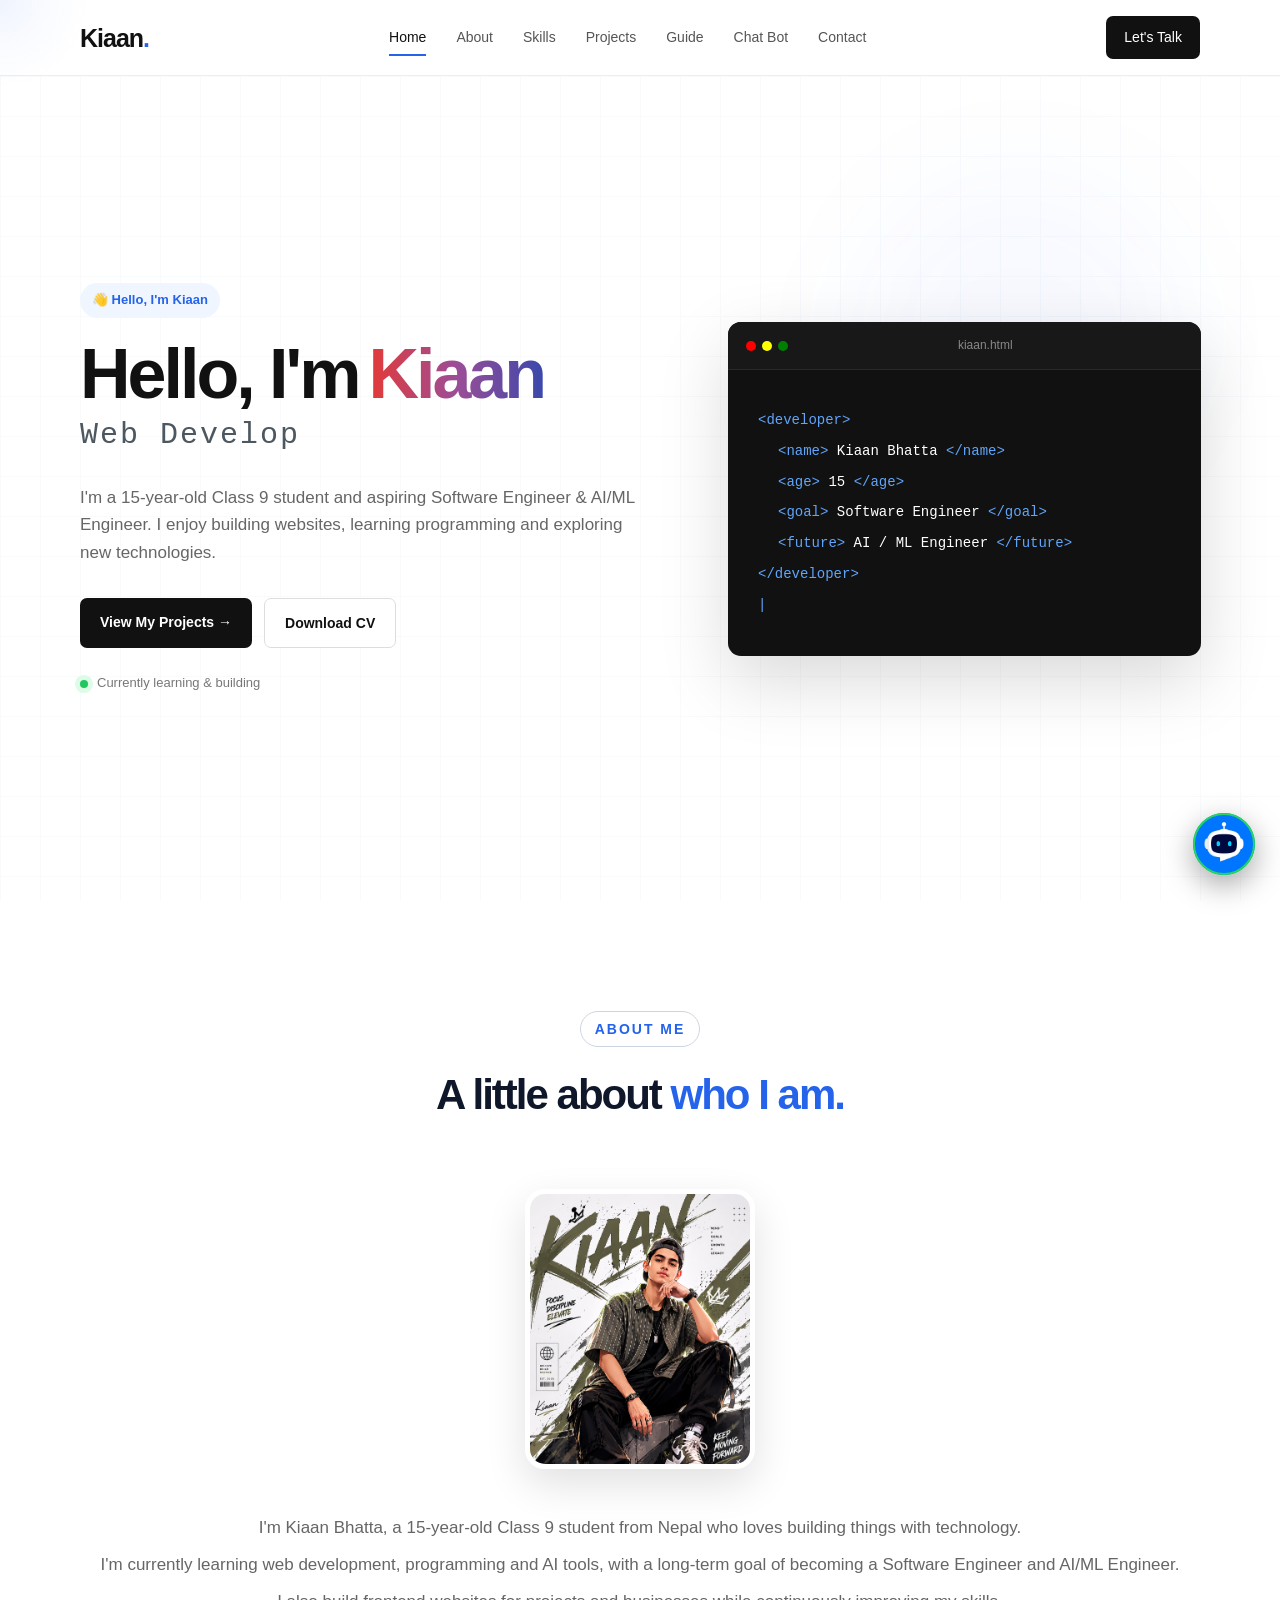
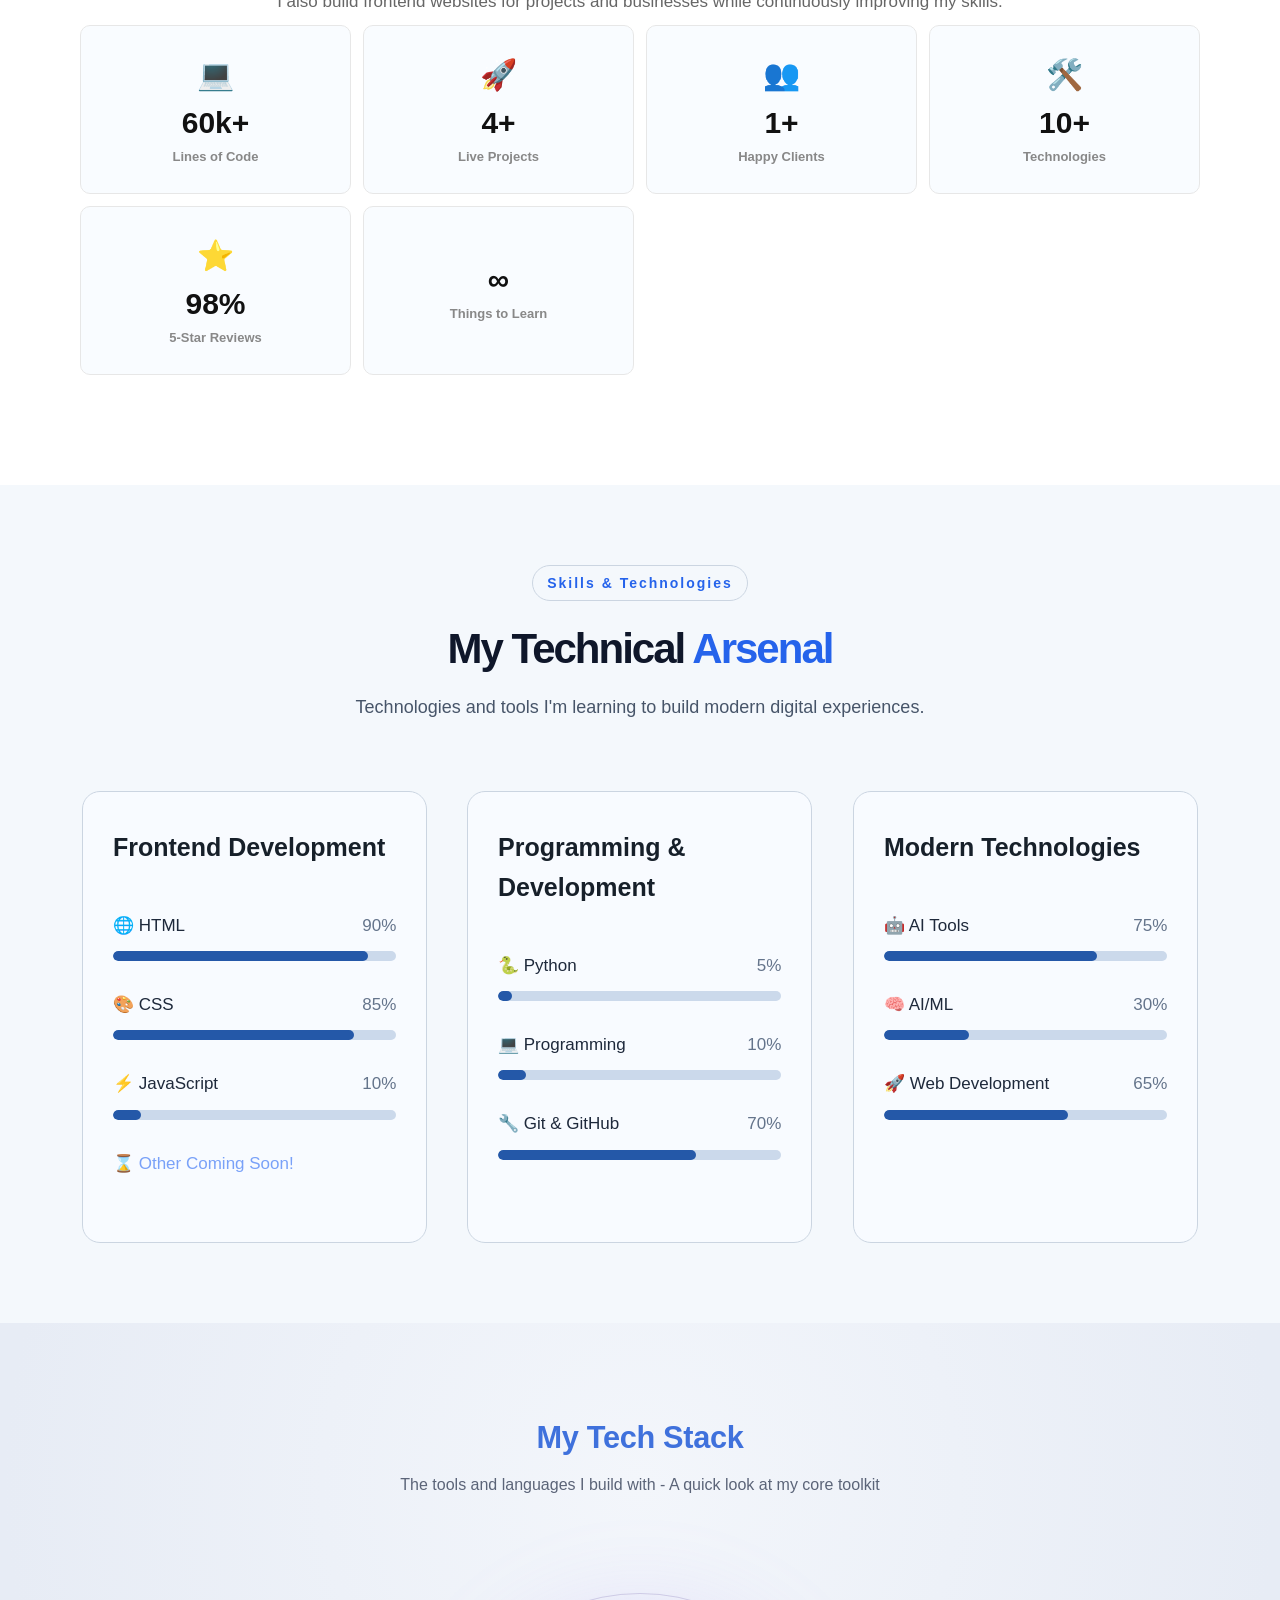
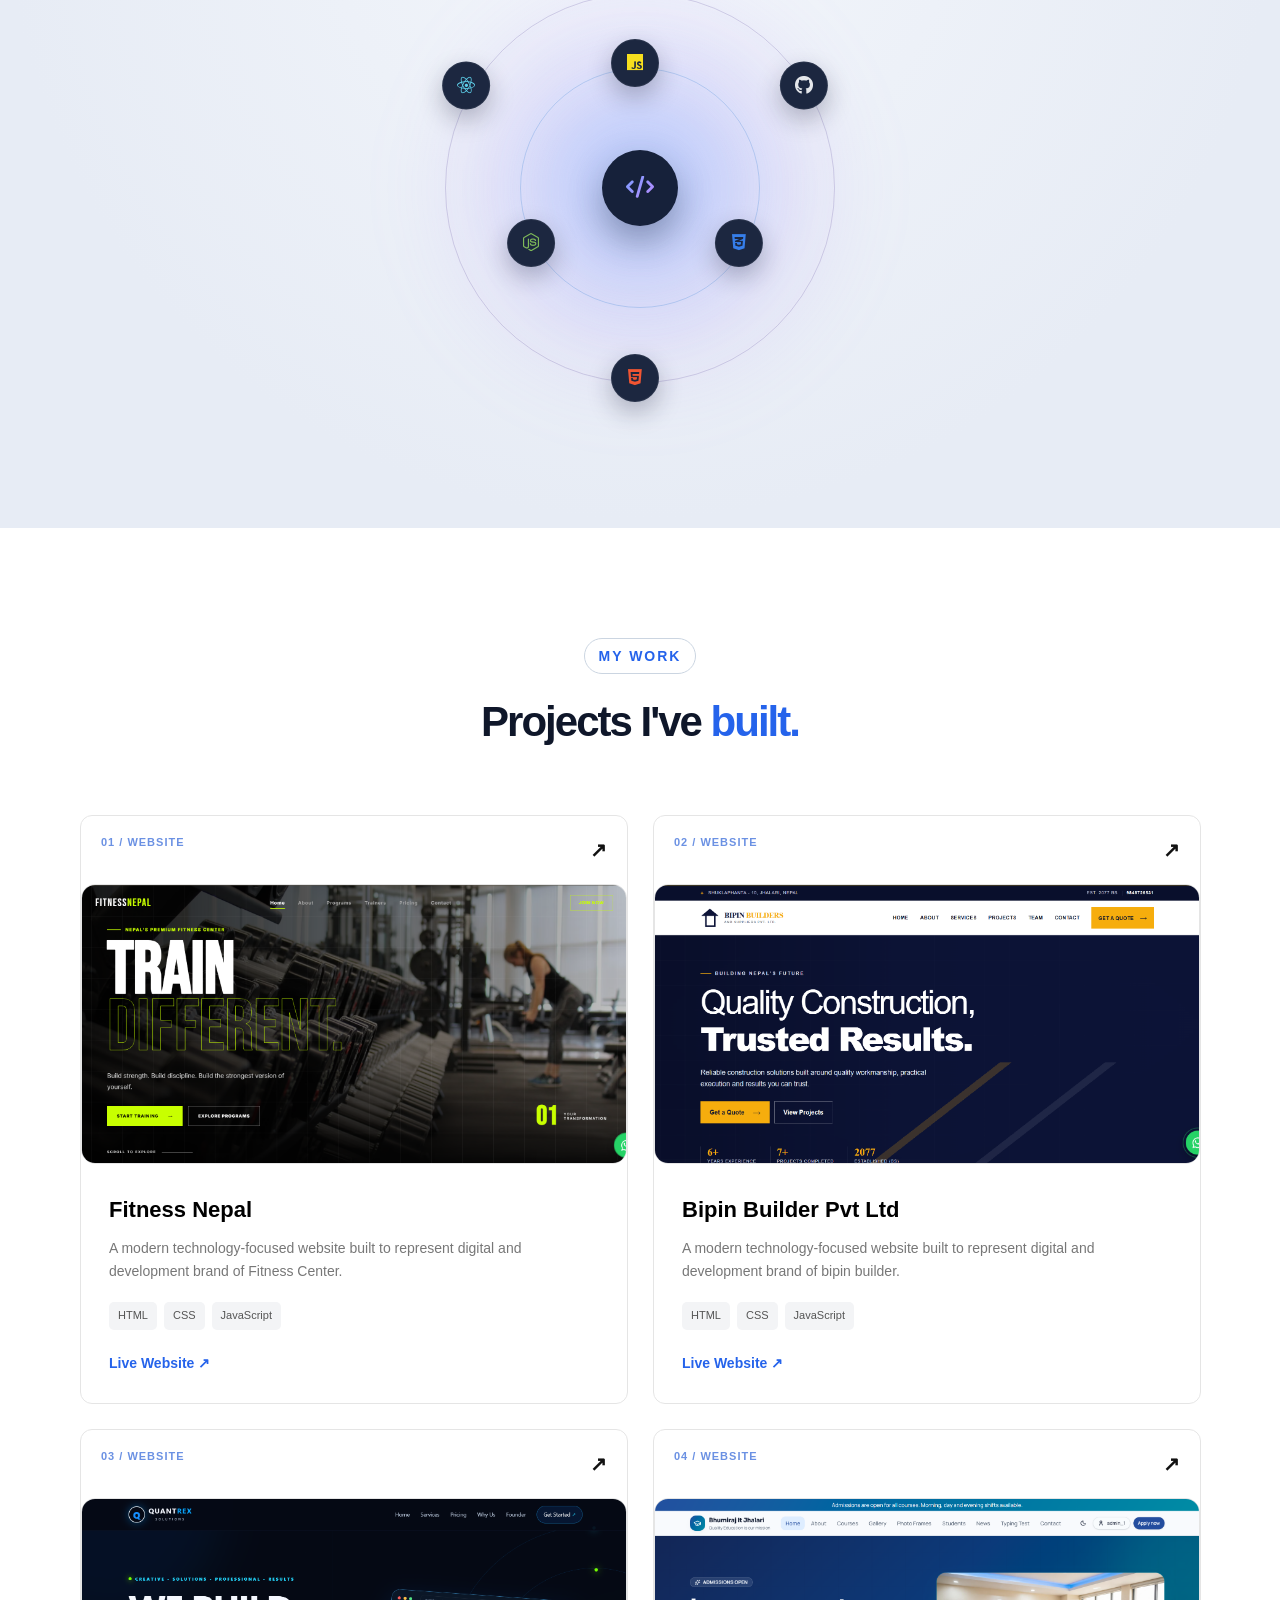
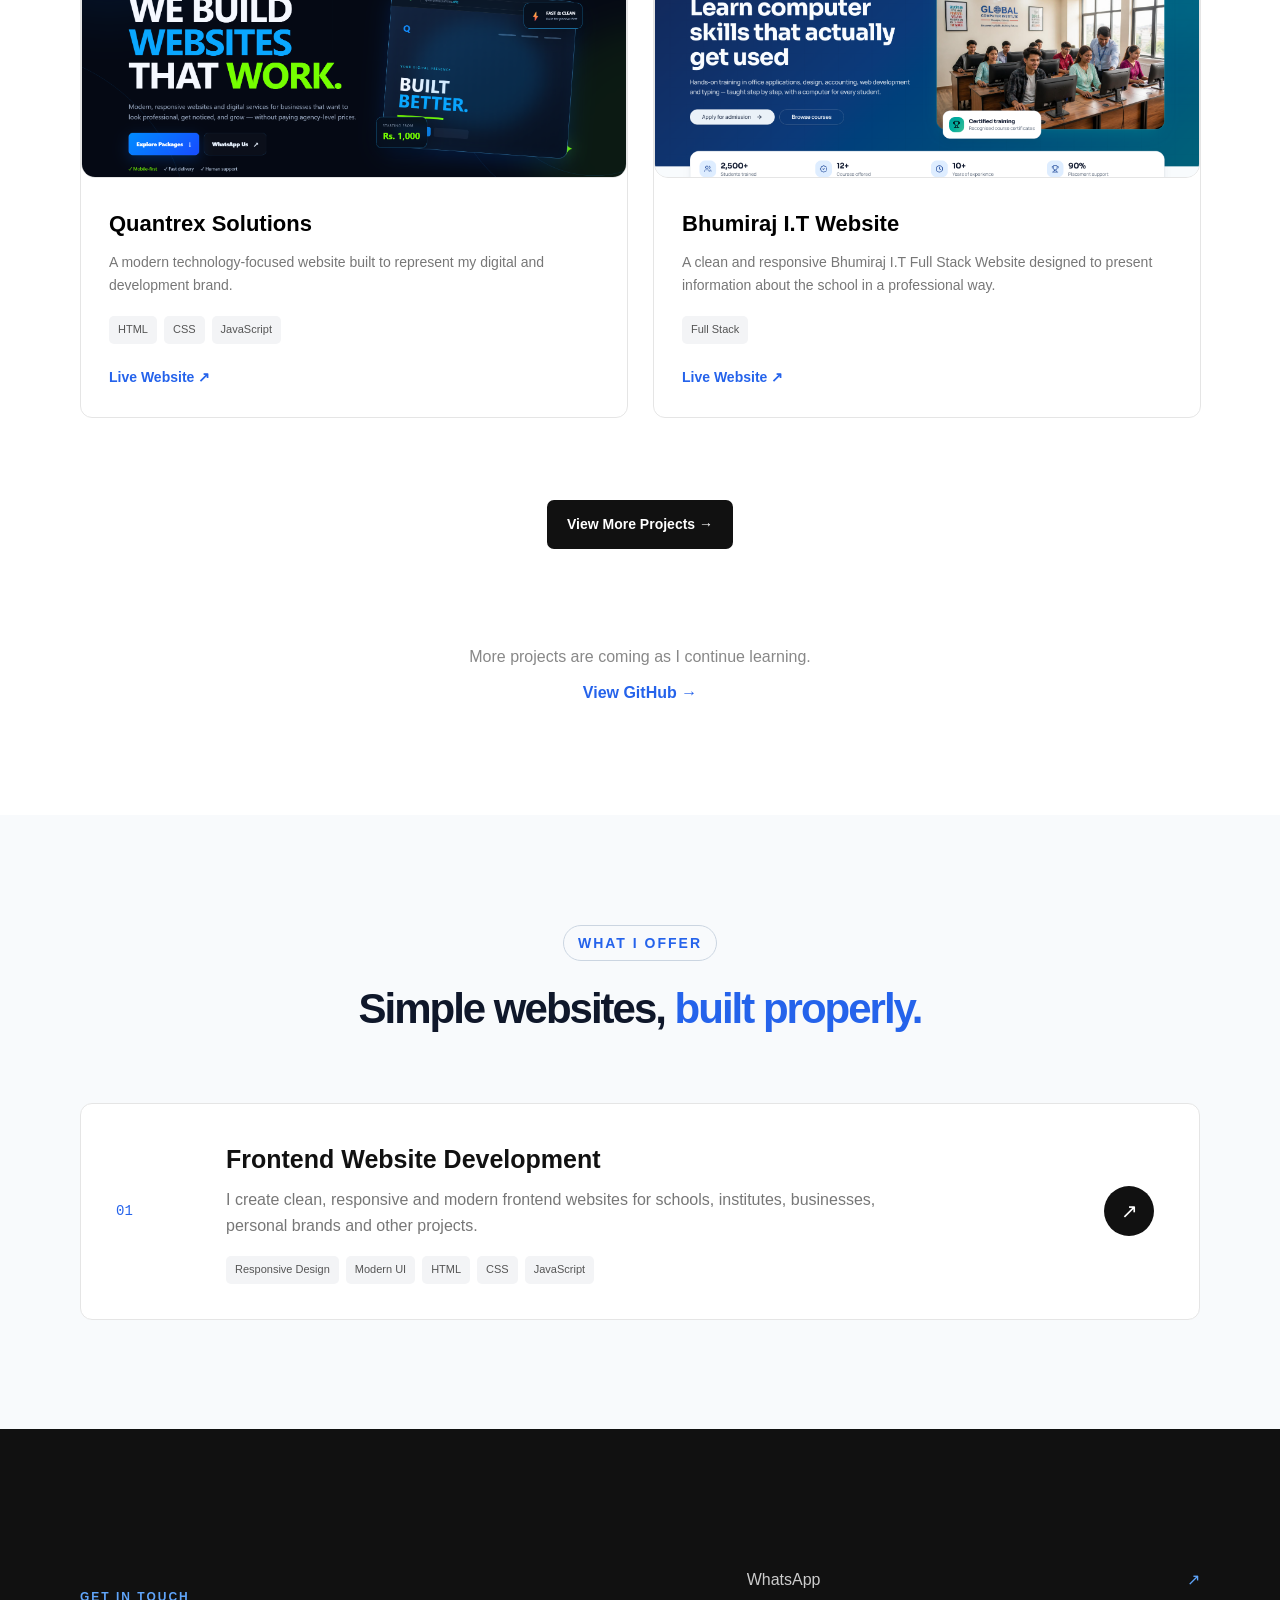
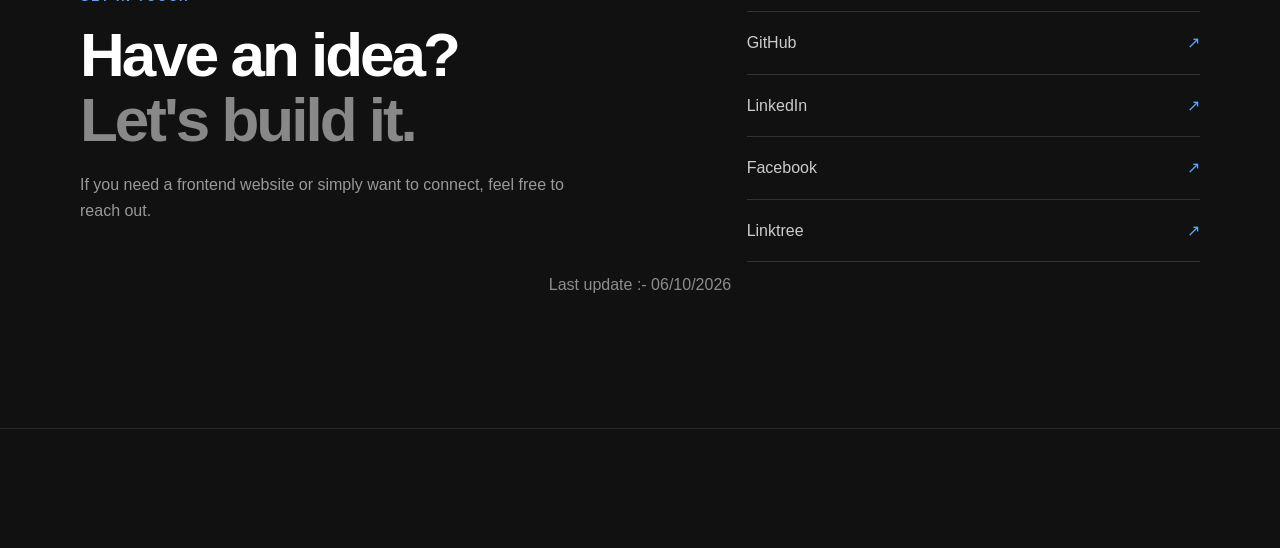
==== commit 5a7c2c3c: "change" ====
--- a/index.html
+++ b/index.html
@@ -57,6 +57,8 @@
 
 <body>
 
+    
+
     <!-- LOADER -->
     <div class="loader" id="loader">
         <div class="loader-logo"><span>KIAAN BHATTA</span></div>
@@ -151,6 +153,7 @@
                 </div>
 
 
+
                 <div class="hero-card">
 
                     <div class="code-window">
